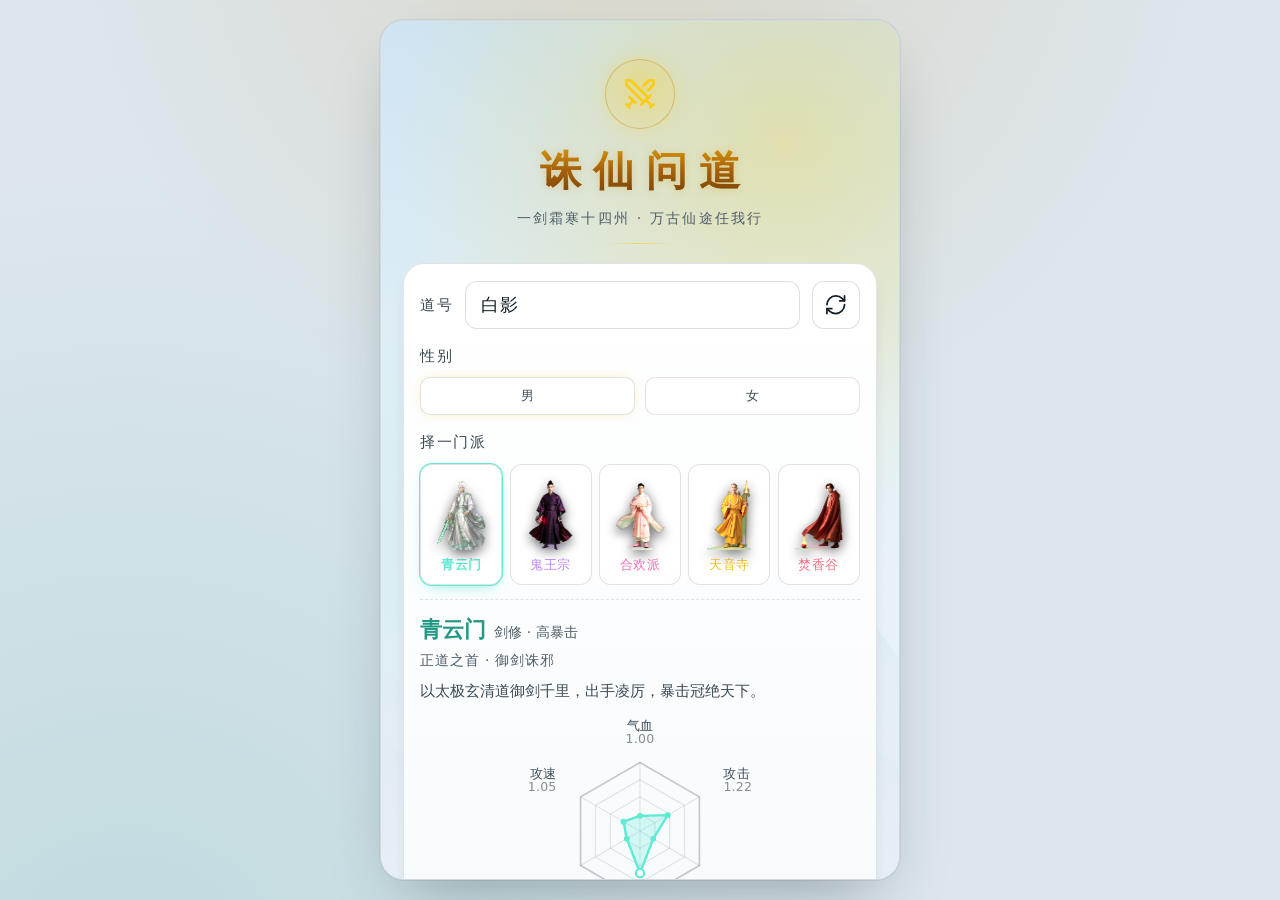
==== game2d.html @ ed774db4 "修好人物「一片白」：兜底白模一直没被移除 根因：three 的 Object3D 没有 parentNode（那是 DOM 属性）。 换模型那行写成 if (heroFallback.parentNo" ====
<!DOCTYPE html>
<html lang="zh-CN">
<head>
<meta charset="UTF-8" />
<meta name="viewport" content="width=device-width, initial-scale=1.0, maximum-scale=1.0, user-scalable=no, viewport-fit=cover" />
<meta name="theme-color" content="#0c0a09" />
<meta name="description" content="诛仙问道 · 竖屏挂机修仙：自动寻怪、装备强化、境界突破、离线收益。" />
<!-- 品牌印记：夜底 + 金环 + 立剑，与游戏内 .brand-mark 同一套符号 -->
<link rel="icon" href="data:image/svg+xml,<svg xmlns='http://www.w3.org/2000/svg' viewBox='0 0 64 64'><rect width='64' height='64' rx='14' fill='%230c0a09'/><circle cx='32' cy='31' r='21' fill='none' stroke='%23facc15' stroke-opacity='.30' stroke-width='2'/><path d='M32 10 37.5 30 32 39.5 26.5 30Z' fill='%23facc15'/><rect x='20' y='39' width='24' height='4' rx='2' fill='%23ca8a04'/><rect x='30' y='42' width='4' height='12' rx='2' fill='%23ca8a04'/></svg>" />
<meta name="apple-mobile-web-app-title" content="诛仙问道" />
<meta name="apple-mobile-web-app-capable" content="yes" />
<meta name="apple-mobile-web-app-status-bar-style" content="black-translucent" />
<title>诛仙问道 · 挂机修仙</title>
<script>
/* 首屏即定主题（日/夜），避免夜间用户先闪一帧亮色；
   同时在 <html> 上打 data-mode，CSS 才能按模式着色。存档键与 core.js 的 SAVE_KEY 一致。 */
(function () {
  var mode = 'day';
  try {
    var raw = localStorage.getItem('zhuxian_idle_save_v1');
    if (raw) {
      var st = JSON.parse(raw);
      if (st && st.settings && st.settings.dayMode === false) mode = 'night';
    }
  } catch (e) { }
  document.documentElement.setAttribute('data-mode', mode);
  var mt = document.querySelector('meta[name="theme-color"]');
  if (mt) mt.setAttribute('content', mode === 'day' ? '#e7eef4' : '#0c0a09');
})();
</script>
<script src="js/viewport.js?v=202609271723"></script>
<link rel="stylesheet" href="css/style.css?v=202609271723" />
</head>
<body>
<div id="app">

  <!-- ===================== 角色创建 ===================== -->
  <section id="screen-create" class="screen">
    <div class="create-sky"></div>
    <div class="create-ridge cr1"></div>
    <div class="create-ridge cr2"></div>
    <div class="create-veil"></div>
    <div class="create-inner">
      <header class="brand">
        <div class="brand-mark"><svg class="ic"><use href="#i-swords"></use></svg></div>
        <h1 class="brand-title">诛仙问道</h1>
        <p class="brand-sub">一剑霜寒十四州 · 万古仙途任我行</p>
      </header>

      <div class="card field-card">
        <div class="field-row">
          <span class="field-label">道号</span>
          <input id="in-name" class="text-input" maxlength="8" value="无名散修" autocomplete="off" spellcheck="false" />
          <button id="btn-name" class="ghost-btn" aria-label="随机道号"><svg class="ic"><use href="#i-refresh-cw"></use></svg></button>
        </div>
        <div class="field-label sect-label">性别</div>
        <div class="gender-row" id="gender-row">
          <button class="gender-btn on" data-gender="male">男</button>
          <button class="gender-btn" data-gender="female">女</button>
        </div>
        <div class="field-label sect-label">择一门派</div>
        <div id="sect-list" class="sect-list"></div>
        <div id="sect-info" class="sect-info"></div>
      </div>

      <button id="btn-start" class="primary-btn">踏 入 仙 途</button>
      <p class="tip"><svg class="ic ic-xs"><use href="#i-info"></use></svg> 游戏自动挂机，离线亦可积累收益</p>
    </div>
  </section>

  <!-- ===================== 主界面 ===================== -->
  <section id="screen-game" class="screen hidden">
    <header class="topbar" id="topbar"></header>

    <div class="stage" id="stage">
      <div class="sky" id="sky"></div>
      <div class="clouds"><div class="cloud c1"></div><div class="cloud c2"></div><div class="cloud c3"></div></div>
      <div class="stars"></div>
      <div class="moon"></div>
      <div class="shaft"></div><div class="shaft s2"></div>
      <div class="hill h1"></div><div class="hill h2"></div><div class="hill h3"></div>
      <div class="qi"><i class="q1"></i><i class="q2"></i><i class="q3"></i></div>
      <div class="ridge-x2"></div>
      <div class="ridge-x1"></div>
      <div class="ridge ridge-far" id="ridge-far"></div>
      <div class="ridge ridge-mid" id="ridge-mid"></div>
      <div class="ridge ridge-near" id="ridge-near"></div>
      <div class="haze z1"></div><div class="haze z2"></div>
      <div class="ground"></div>
      <div class="cloudsea"><i class="s1"></i><i class="s2"></i><i class="s3"></i></div>
      <!-- 真实背景图：存在 assets/bg_r01.(jpg|png) … bg_r08.(jpg|png) 时自动启用，
           缺失则完整回退到上面这套 CSS 场景（连接方式见 js/render.js 的 applyBackdrop） -->
      <img class="bg-photo" id="bg-photo" alt="" aria-hidden="true" decoding="async" />
      <div class="scenery" id="scenery">
        <!-- r01 青云山脚：竹海 + 石阶 -->
        <div class="sc sc-r01"><div class="bamboo bl"></div><div class="bamboo br"></div><div class="steps"></div></div>
        <!-- r02 幽泉谷：寒潭 + 迷雾 -->
        <div class="sc sc-r02"><div class="mist m1"></div><div class="mist m2"></div><div class="pond"></div></div>
        <!-- r03 万蝠古窟：岩壁 + 钟乳石 + 飞蝠 -->
        <div class="sc sc-r03"><div class="wall wl"></div><div class="wall wr"></div><div class="stal t1"></div><div class="stal t2"></div><div class="stal t3"></div><div class="stal t4"></div><div class="bat b1"></div><div class="bat b2"></div></div>
        <!-- r04 焚香谷外：火山 + 熔岩裂隙 -->
        <div class="sc sc-r04"><div class="volc"></div><div class="crack"></div></div>
        <!-- r05 死亡沼泽：瘴气 + 枯树 + 沼气泡 -->
        <div class="sc sc-r05"><div class="miasma"></div><div class="dead d1"></div><div class="dead d2"></div><div class="bub p1"></div><div class="bub p2"></div><div class="bub p3"></div></div>
        <!-- r06 女娲神庙：石柱 + 殿阶 + 香火 -->
        <div class="sc sc-r06"><div class="pillar p1"></div><div class="pillar p2"></div><div class="pillar p3"></div><div class="pillar p4"></div><div class="incense i1"></div><div class="incense i2"></div><div class="temple-floor"></div></div>
        <!-- r07 通天峰：剑峰 + 云梯 + 飞雪 -->
        <div class="sc sc-r07"><div class="peak k1"></div><div class="peak k2"></div><div class="peak k3"></div><div class="stair"></div><div class="snow"></div></div>
        <!-- r08 诛仙剑阵：血雾 + 剑林 + 阵图 -->
        <div class="sc sc-r08"><div class="bloodmist"></div><div class="swordland"><i></i><i></i><i></i><i></i><i></i><i></i></div><div class="array"></div></div>
      </div>
      <div class="fg"></div>
      <div class="grade"></div><div class="grade2"></div><div class="lift"></div>
      <canvas class="fx" id="fx"></canvas>
      <div class="hud-top" id="hud-top"></div>
      <div class="arena" id="arena"></div>
      <div class="cast-layer" id="cast-layer"></div>
      <div class="float-layer" id="float-layer"></div>
      <div class="log-box" id="log-box"></div>
    </div>

    <div class="dash" id="dash"></div>
    <nav class="nav" id="nav"></nav>

    <div class="sheet-mask" id="sheet-mask"></div>
    <div class="sheets" id="sheets"></div>
  </section>

  <div class="modal-host" id="modal-host"></div>
  <div class="toast-host" id="toast-host"></div>
</div>
<div class="rotate-tip" id="rotate-tip">请竖屏握持手机</div>

<script src="js/icons.js?v=202609271723"></script>
<script>if (window.LUCIDE_SPRITE) document.body.insertAdjacentHTML('afterbegin', window.LUCIDE_SPRITE);</script>
<script src="js/data.js?v=202609271723"></script>
<script src="js/mob-art.js?v=202609271723"></script>
<script src="js/hero-female.js?v=202609271723"></script>
<script src="js/figure.js?v=202609271723"></script>
<script src="js/skeleton.js?v=202609271723"></script>
<script src="assets/hero_rig.js?v=202609271723"></script>
<script src="js/figure-motion.js?v=202609271723"></script>
<script src="js/music.js?v=202609271723"></script>
<script src="js/account.js?v=202609271723"></script>
<script src="js/tcb-sdk.js?v=202609271723"></script>
<script>window.LX_TCB_ENV = 'lingxu-7-d0ggtxsjw13210d0c';</script>
<script src="js/core.js?v=202609271723"></script>
<script src="js/render.js?v=202609271723"></script>
<script src="js/ui.js?v=202609271723"></script>
<script src="js/main.js?v=202609271723"></script>
<script>
/* ===================== 自动更新到最新版 =====================
   发布时 BUILD 会被替换为发布时间戳：
     · 资源带 ?v=BUILD → 永不命中旧缓存
     · 每 45 秒 / 每次切回前台检查 version.json，发现新版自动刷新
   存档在 localStorage，刷新不会丢进度。 */
(function () {
  var CUR = '202609271723';
  /* 版本号全局出口：3D 页入口 / 子资源都从这里取版本，
     这样「发布号」只有 CUR 这一个来源，不必到处手改。 */
  window.__VER = CUR;
  var busy = false;
  function check() {
    if (busy) return;
    busy = true;
    var url = 'version.json?t=' + Date.now();
    fetch(url, { cache: 'no-store' })
      .then(function (r) { return r.ok ? r.json() : null; })
      .then(function (j) {
        busy = false;
        if (!j || !j.v || j.v === CUR) return;
        try { if (window.LXU && window.LXU.toast) window.LXU.toast('发现新版本，正在更新…'); } catch (e) {}
        setTimeout(function () {
          location.replace(location.pathname + '?v=' + encodeURIComponent(j.v));
        }, 700);
      })
      .catch(function () { busy = false; });
  }
  setInterval(check, 30000);
  document.addEventListener('visibilitychange', function () { if (!document.hidden) check(); });
  window.addEventListener('pageshow', function (e) { if (e.persisted) check(); });
})();
</script>
</body>
</html>
---- css/style.css ----
/* =========================================================================
 * 诛仙问道 · 挂机修仙  —— 暗色仙侠主题 / 移动端竖屏优先
 * ========================================================================= */

:root {
  /* 基色 */
  --s950: #0c0a09;
  --s900: #1c1917;
  --s880: #221e1c;
  --s850: #292524;
  --s800: #322c28;
  --s700: #44403c;
  --s600: #57534e;
  --s500: #78716c;
  --s400: #a8a29e;
  --s300: #d6d3d1;
  --s200: #e7e5e4;

  /* 主题 */
  --gold: #facc15;
  --gold-2: #ca8a04;
  --gold-3: #854d0e;
  --jade: #14b8a6;
  --jade-l: #5eead4;
  --blood: #ef4444;
  --violet: #a78bfa;
  --blue: #60a5fa;
  --orange: #fb923c;
  --green: #4ade80;

  --line: rgba(250, 204, 21, .14);
  --line-2: rgba(255, 255, 255, .07);
  --glass: rgba(20, 17, 15, .72);
  --glass-2: rgba(12, 10, 9, .9);

  /* ---- 圆角（一份尺度，不再随手写像素） ---- */
  --r-xs: 6px;
  --r-sm: 8px;
  --r: 12px;
  --r-lg: 18px;
  --r-xl: 24px;
  --r-pill: 999px;

  /* ---- 间距：竖屏留白节奏统一走这 7 档 ---- */
  --sp-1: 4px;  --sp-2: 7px;  --sp-3: 10px;
  --sp-4: 14px; --sp-5: 18px; --sp-6: 24px; --sp-7: 32px;

  /* ---- 字号 / 行高 / 字重：层级只留这几档，避免出现 9 / 11.5 / 12.5 / 13.5 这种随手值 ---- */
  --fs-2xs: 10px; --fs-xs: 11px; --fs-sm: 12px;
  --fs-md: 13px;  --fs-lg: 15px; --fs-xl: 17px; --fs-2xl: 22px;
  --lh-tight: 1.3; --lh: 1.55; --lh-loose: 1.8;
  --fw-n: 400; --fw-m: 600; --fw-b: 700; --fw-x: 800;

  /* ---- 投影：三级抬升（贴片 / 卡片 / 浮层） ---- */
  --sh-1: 0 1px 2px rgba(0, 0, 0, .34);
  --sh-2: 0 8px 22px -10px rgba(0, 0, 0, .62);
  --sh-3: 0 22px 52px -18px rgba(0, 0, 0, .72);

  /* ---- 动效：曲线与时长统一，全局手感一致 ---- */
  --ease: cubic-bezier(.22, .61, .36, 1);
  --dur: .18s;
  --dur-slow: .32s;
  --ring: rgba(250, 204, 21, .55);

  /* ---- 语义别名：把「色阶」映射成「用途」 ----
     只引用 --s* 与品牌色，日间模式反转色阶时自动跟随，无需第二份定义。 */
  --text-1: var(--s200);      /* 主文字：标题、关键数值 */
  --text-2: var(--s400);      /* 次文字：正文、描述 */
  --text-3: var(--s500);      /* 弱文字：标签、单位、轴注释 */
  --text-4: var(--s600);      /* 最弱：脚注、时间戳 */
  --surface-1: var(--s880);   /* 卡片面 */
  --surface-2: var(--s850);   /* 卡片内的次级块 */
  --stroke: var(--line-2);    /* 常规描边 */
  --stroke-strong: var(--line);
  --ok: var(--jade);
  --warn: var(--orange);
  --danger: var(--blood);
  --info: var(--blue);

  /* ---- 字体：标题走宋体系（仙侠气质），正文走系统无衬线（清晰、零加载） ----
     中日韩衬线把 Noto / 思源排在 Georgia 之前，避免 Windows 回退到点阵宋体。 */
  --serif: "Songti SC", "Noto Serif SC", "Source Han Serif SC", "Source Han Serif CN",
           "Noto Serif CJK SC", "STSong", Georgia, "Times New Roman", serif;
  --sans: ui-sans-serif, system-ui, -apple-system, BlinkMacSystemFont, "PingFang SC",
          "HarmonyOS Sans SC", "MiSans", "Noto Sans SC", "Source Han Sans SC",
          "Microsoft YaHei", "Hiragino Sans GB", "Segoe UI", Roboto, sans-serif;

  --safe-t: env(safe-area-inset-top, 0px);
  --safe-b: env(safe-area-inset-bottom, 0px);
}

* { box-sizing: border-box; -webkit-tap-highlight-color: transparent; }

html, body {
  margin: 0; padding: 0;
  height: 100%;
  height: 100dvh;      /* v15：优先用动态视口高度，避免手机地址栏遮挡底部导航 */
  overflow: hidden;
  background: #000;
  color: var(--s200);
  font-family: var(--sans);
  font-size: 14px;
  line-height: 1.5;
  overscroll-behavior: none;
  -webkit-user-select: none; user-select: none;
}

body { display: flex; justify-content: center; }

#app {
  position: relative;
  width: 100%;
  max-width: 520px;
  height: 100%;
  height: 100dvh;
  overflow: hidden;
  background: var(--s950);
  box-shadow: 0 0 60px rgba(0,0,0,.9);
}

.ic {
  width: 1.15em; height: 1.15em;
  flex: none;
  display: inline-block;
  vertical-align: -0.18em;
  fill: none;
}
.ic-xs { width: .95em; height: .95em; }
.ic-lg { width: 1.6em; height: 1.6em; }

.hidden { display: none !important; }

button { font-family: inherit; color: inherit; border: none; background: none; cursor: pointer; }
input { font-family: inherit; }

/* ============================ 屏幕容器 ============================ */
.screen {
  position: absolute; inset: 0;
  display: flex; flex-direction: column;
}

/* ============================ 角色创建 ============================ */
#screen-create { overflow: hidden; }

.create-sky {
  position: absolute; inset: 0;
  background:
    radial-gradient(circle at 78% 14%, rgba(250,204,21,.20), transparent 42%),
    radial-gradient(circle at 20% 78%, rgba(20,184,166,.16), transparent 46%),
    linear-gradient(180deg, #101d33 0%, #0b1220 42%, #0c0a09 100%);
}
.create-ridge {
  position: absolute; left: -12%; right: -12%; bottom: 0;
  background: #0c0a09;
}
.create-ridge.cr1 {
  height: 46%;
  background: linear-gradient(180deg, #14243d, #0b1220);
  clip-path: polygon(0 62%, 8% 44%, 16% 55%, 26% 26%, 34% 44%, 44% 18%, 55% 42%, 64% 24%, 74% 46%, 84% 30%, 93% 50%, 100% 36%, 100% 100%, 0 100%);
  opacity: .55;
}
.create-ridge.cr2 {
  height: 34%;
  background: linear-gradient(180deg, #1b3350, #0a1018);
  clip-path: polygon(0 70%, 10% 52%, 20% 66%, 32% 40%, 44% 60%, 56% 38%, 68% 62%, 80% 44%, 92% 64%, 100% 50%, 100% 100%, 0 100%);
  opacity: .8;
}
.create-veil {
  position: absolute; inset: 0;
  background: linear-gradient(180deg, transparent 30%, rgba(12,10,9,.82) 72%, #0c0a09 100%);
}

.create-inner {
  position: relative;
  display: flex; flex-direction: column;
  height: 100%;
  padding: calc(var(--safe-t) + 26px) 18px calc(var(--safe-b) + 14px);
  overflow-y: auto;
  -webkit-overflow-scrolling: touch;
}

.brand { text-align: center; margin: 6px 0 16px; }
.brand-mark {
  width: 58px; height: 58px; margin: 0 auto 10px;
  display: grid; place-items: center;
  font-size: 26px; color: var(--gold);
  border-radius: 50%;
  background: radial-gradient(circle at 50% 35%, rgba(250,204,21,.22), rgba(250,204,21,.02));
  border: 1px solid rgba(250,204,21,.34);
  box-shadow: 0 0 26px rgba(250,204,21,.22), inset 0 0 18px rgba(250,204,21,.08);
}
.brand-title {
  margin: 0;
  font-family: var(--serif);
  font-size: 34px;
  letter-spacing: .34em;
  text-indent: .34em;
  font-weight: 700;
  color: transparent;
  background: linear-gradient(180deg, #fff7d6 6%, #facc15 46%, #b45309 100%);
  -webkit-background-clip: text; background-clip: text;
  filter: drop-shadow(0 2px 10px rgba(250,204,21,.3));
}
.brand-sub {
  margin: 6px 0 0;
  font-size: 11.5px; letter-spacing: .16em; color: var(--s500);
}

.card {
  background: linear-gradient(180deg, rgba(41,37,36,.82), rgba(20,17,15,.86));
  border: 1px solid var(--line);
  border-radius: var(--r-lg);
  padding: 14px;
  backdrop-filter: blur(10px);
  -webkit-backdrop-filter: blur(10px);
}

.field-row { display: flex; align-items: center; gap: 10px; }
.field-label {
  font-size: 12.5px; color: var(--s400); letter-spacing: .1em; flex: none;
}
.text-input {
  flex: 1; min-width: 0;
  height: 40px; padding: 0 12px;
  background: rgba(0,0,0,.42);
  border: 1px solid var(--line-2);
  border-radius: var(--r);
  color: var(--gold);
  font-size: 15px; letter-spacing: .08em;
  outline: none;
  -webkit-user-select: text; user-select: text;
}
.text-input:focus { border-color: rgba(250,204,21,.5); box-shadow: 0 0 0 3px rgba(250,204,21,.08); }
.ghost-btn {
  width: 40px; height: 40px; flex: none;
  display: grid; place-items: center;
  font-size: 17px; color: var(--s300);
  background: rgba(0,0,0,.42);
  border: 1px solid var(--line-2);
  border-radius: var(--r);
}
.ghost-btn:active { background: rgba(250,204,21,.12); color: var(--gold); }

.sect-label { margin: 16px 0 10px; }
.sect-list {
  display: grid;
  grid-template-columns: repeat(5, 1fr);
  gap: 6px;
}
.sect-chip {
  display: flex; flex-direction: column; align-items: center; gap: 5px;
  padding: 9px 2px 8px;
  border-radius: var(--r);
  border: 1px solid var(--line-2);
  background: rgba(0,0,0,.35);
  transition: .18s;
}
.sect-chip .sc-fig {
  display: block; width: 100%; height: 62px;
  position: relative;
  color: inherit;
}
.sect-chip .sc-fig .fig {
  position: absolute; left: 50%; bottom: 0;
  transform: translateX(-50%);
  height: 60px; width: auto;
  overflow: visible;
  filter: drop-shadow(0 4px 6px rgba(0,0,0,.6));
}
.sect-chip .sc-fig::after {
  content: '';
  position: absolute; left: 50%; bottom: -1px;
  width: 32px; height: 9px;
  transform: translateX(-50%);
  border-radius: 50%;
  background: radial-gradient(ellipse at center, currentColor 0%, transparent 72%);
  opacity: .3;
}
.sect-chip .sc-name { font-size: 11px; letter-spacing: .04em; white-space: nowrap; }
.sect-chip.on { border-color: currentColor; box-shadow: 0 0 0 1px currentColor, 0 0 14px -2px currentColor; }
.sect-chip.on .sc-name { font-weight: 700; }

.sect-info {
  margin-top: 12px;
  padding-top: 12px;
  border-top: 1px dashed var(--line-2);
  min-height: 96px;
}
.si-head { display: flex; align-items: baseline; gap: 8px; }
.si-name { font-family: var(--serif); font-size: 18px; font-weight: 700; }
.si-tag { font-size: 11px; color: var(--s500); }
.si-motto { margin: 3px 0 8px; font-size: 11.5px; color: var(--s500); letter-spacing: .06em; }
.si-desc { margin: 0 0 10px; font-size: 12.5px; color: var(--s400); }
.si-bars { display: flex; flex-direction: column; gap: 5px; }
.si-bar { display: flex; align-items: center; gap: 8px; font-size: 11px; color: var(--s500); }
.si-bar .lab { width: 30px; flex: none; }
.si-bar .track { flex: 1; height: 5px; border-radius: 3px; background: rgba(255,255,255,.07); overflow: hidden; }
.si-bar .fill { height: 100%; border-radius: 3px; background: currentColor; }
.si-passive {
  margin-top: 10px; font-size: 12px;
  padding: 7px 10px; border-radius: var(--r-sm);
  background: rgba(250,204,21,.07);
  border: 1px solid rgba(250,204,21,.16);
  color: var(--gold);
}

.primary-btn {
  margin-top: 16px;
  height: 50px;
  border-radius: 999px;
  font-family: var(--serif);
  font-size: 17px; letter-spacing: .3em; text-indent: .3em;
  font-weight: 700;
  color: #241c02;
  background: linear-gradient(180deg, #fde68a, #facc15 42%, #ca8a04);
  box-shadow: 0 8px 24px -8px rgba(250,204,21,.75), inset 0 1px 0 rgba(255,255,255,.55);
  transition: transform .12s;
}
.primary-btn:active { transform: scale(.97); }
.tip {
  margin: 12px 0 4px;
  text-align: center; font-size: 11px; color: var(--s600);
}

/* ============================ 主界面 · 顶栏 ============================ */
.topbar {
  flex: none;
  padding: calc(var(--safe-t) + 8px) 12px 8px;
  display: flex; flex-direction: column; align-items: stretch; gap: 7px;
  background: linear-gradient(180deg, rgba(28,25,23,.98), rgba(12,10,9,.86));
  border-bottom: 1px solid var(--line);
  position: relative; z-index: 20;
}
.tb-row1 { display: flex; align-items: center; gap: 10px; }
.tb-avatar {
  width: 46px; height: 48px; flex: none;
  border-radius: 12px;
  display: block;
  position: relative;
  background: radial-gradient(circle at 50% 32%, rgba(255,255,255,.08), rgba(0,0,0,.45) 74%);
  border: 1px solid var(--line-2);
  overflow: visible;
}
.tb-avatar .fig {
  position: absolute; left: 50%; bottom: 1px;
  transform: translateX(-50%);
  height: 46px; width: auto;
  overflow: visible;
}
.tb-avatar::before {
  content: '';
  position: absolute; left: 50%; bottom: -1px;
  width: 34px; height: 10px;
  transform: translateX(-50%);
  border-radius: 50%;
  background: radial-gradient(ellipse at center, currentColor 0%, transparent 72%);
  opacity: .3;
}
.tb-avatar::after {
  content: attr(data-lv);
  position: absolute; bottom: -4px; right: -6px; z-index: 3;
  font-size: 9px; font-weight: 700;
  padding: 1px 5px; border-radius: 999px;
  background: var(--gold-2); color: #1c1917;
  border: 1px solid rgba(0,0,0,.5);
  white-space: nowrap;
}
.tb-main { flex: 1; min-width: 0; }
.tb-name {
  display: flex; align-items: center; gap: 6px;
  font-size: 14px; font-weight: 700; color: var(--s200);
  white-space: nowrap; overflow: hidden; text-overflow: ellipsis;
}
.tb-guild { font-size: 10px; color: var(--s500); border: 1px solid var(--line-2); padding: 0 4px; border-radius: 4px; }
.tb-realm {
  font-size: 11px; color: var(--gold);
  font-family: var(--serif); letter-spacing: .06em;
}
.tb-res { display: flex; gap: 6px; }
.tb-res .res { flex: 1; justify-content: center; padding: 4px 4px; }
.res {
  display: flex; align-items: center; gap: 3px;
  font-size: 11px; font-variant-numeric: tabular-nums;
  padding: 4px 7px; border-radius: 999px;
  background: rgba(0,0,0,.45); border: 1px solid var(--line-2);
}
.res .ic { font-size: 12px; }
.res.gold { color: var(--gold); }
.res.yuan { color: var(--violet); }
.res.stone { color: var(--blue); }
.res-btn { transition: border-color .15s, color .15s; color: #78716c; }
.res-btn.on { color: #5eead4; }
.res-btn:active { border-color: rgba(250,204,21,.45); }
.tb-btns { display: flex; gap: 6px; flex: none; }
.tb-btn {
  width: 32px; height: 32px; border-radius: 9px;
  display: grid; place-items: center; font-size: 16px;
  color: var(--s400);
  background: rgba(0,0,0,.45);
  border: 1px solid var(--line-2);
}
.tb-btn:active { color: var(--gold); border-color: rgba(250,204,21,.4); }

/* ============================ 场景 ============================ */
.stage {
  position: relative;
  flex: 1 1 auto;
  min-height: 0;
  overflow: hidden;
  cursor: pointer;
}
.sky { position: absolute; inset: 0; transition: background .8s; }
.sky::after {
  content: '';
  position: absolute; inset: 0;
  background: radial-gradient(circle at 78% 12%, var(--sky-glow, rgba(250,204,21,.16)), transparent 46%);
}
.ridge {
  position: absolute; left: -6%; right: -6%; bottom: 0;
  pointer-events: none;
  will-change: transform;
}
.ridge-far {
  height: 62%;
  opacity: .5;
  animation: drift 60s ease-in-out infinite alternate;
  clip-path: polygon(0 68%, 7% 52%, 14% 62%, 22% 38%, 30% 56%, 38% 30%, 47% 52%, 55% 34%, 63% 58%, 72% 40%, 81% 60%, 90% 44%, 100% 56%, 100% 100%, 0 100%);
}
.ridge-mid {
  height: 40%;
  opacity: .78;
  animation: drift 44s ease-in-out infinite alternate-reverse;
  clip-path: polygon(0 74%, 9% 56%, 18% 70%, 27% 46%, 37% 66%, 46% 44%, 56% 68%, 66% 48%, 76% 70%, 86% 52%, 100% 66%, 100% 100%, 0 100%);
}
.ridge-near {
  height: 20%;
  opacity: 1;
  clip-path: polygon(0 82%, 12% 62%, 24% 80%, 36% 58%, 48% 78%, 60% 56%, 72% 80%, 84% 60%, 100% 78%, 100% 100%, 0 100%);
}
@keyframes drift {
  from { transform: translateX(-2%); }
  to   { transform: translateX(2%); }
}
.fx { position: absolute; inset: 0; width: 100%; height: 100%; pointer-events: none; }

.hud-top {
  position: absolute; top: 8px; left: 10px; right: 10px;
  display: flex; align-items: flex-start; justify-content: space-between;
  gap: 8px;
  pointer-events: none;
  z-index: 4;
}
.region-tag {
  display: flex; align-items: center; gap: 5px;
  font-size: 11px; padding: 4px 9px; border-radius: 999px;
  background: rgba(0,0,0,.5); border: 1px solid var(--line-2);
  backdrop-filter: blur(6px);
  pointer-events: auto;
}
.region-tag .dot { width: 5px; height: 5px; border-radius: 50%; background: var(--jade-l); box-shadow: 0 0 6px var(--jade-l); }
.hud-right { display: flex; flex-direction: column; align-items: flex-end; gap: 5px; }
.hud-pill {
  display: flex; align-items: center; gap: 4px;
  font-size: 10.5px; padding: 3px 8px; border-radius: 999px;
  background: rgba(0,0,0,.5); border: 1px solid var(--line-2);
  font-variant-numeric: tabular-nums;
  backdrop-filter: blur(6px);
}

/* 战斗区 */
.arena {
  position: absolute; inset: 0;
  display: flex; align-items: center; justify-content: space-between;
  padding: 0 14px;
  z-index: 3;
}
.unit { position: relative; display: flex; flex-direction: column; align-items: center; gap: 8px; }
.unit .name-plate {
  display: flex; align-items: center; gap: 4px;
  font-size: 10.5px;
  padding: 2px 8px; border-radius: 999px;
  background: rgba(0,0,0,.55);
  border: 1px solid var(--line-2);
  white-space: nowrap;
  max-width: 132px;
  overflow: hidden; text-overflow: ellipsis;
}
.unit .lv { color: var(--gold); font-variant-numeric: tabular-nums; }

.avatar {
  position: relative;
  width: 86px; height: 104px;
  display: block;
  color: currentColor;
  transition: transform .1s;
}
/* 立绘 */
.avatar .fig {
  position: absolute; left: 50%; bottom: 2px;
  transform: translateX(-50%);
  height: 98px; width: auto;
  overflow: visible;
  filter: drop-shadow(0 8px 10px rgba(0,0,0,.66));
}
/* 拆层立绘（身体层 + 手臂层）：
   两张图是同一块 373×520 画布，绝对定位完全重合 —— 静止时叠起来就是原图，
   手臂层绕肩关节（--ox/--oy，由 assets/hero_rig.js 按图给出）旋转。
   旋转角度来自动作系统的 --arm：抬手、施法前推、举兵器劈下都是这一层在动。
   宽度由身体层这张 <img> 自己撑出来（原来直接就是 <img>，靠图片自身的宽高比；
   换成 <span> 后没有固有比例，必须让身体层留在文档流里当"尺寸基准"，
   否则容器会塌成 0 宽）。 */
.fig-split { display: block; }
.fig-split .fig-body { position: static; height: 100%; width: auto; }
.fig-split .fig-layer { filter: brightness(1.16) contrast(1.05) saturate(1.06); }
.fig-split .fig-arm {
  position: absolute; left: 0; top: 0; width: 100%; height: 100%;
  object-fit: contain;
}
/* 举剑姿态用的两个可过渡变量：由界面在"举剑 / 收剑"时改一次值，
   动作系统每帧写的 --arm/--army 不受影响，两者在下面直接相加。
   注册 @property 是为了让它们能 transition（普通自定义属性不可插值），
   不支持的浏览器只是少一段过渡动画，功能不受影响。 */
@property --hold { syntax: '<number>'; inherits: true; initial-value: 0; }
@property --hold-y { syntax: '<length>'; inherits: true; initial-value: 0px; }
.unit.hero {
  transition: --hold .18s ease-out, --hold-y .18s ease-out;
}
.fig-split .fig-arm {
  transform-origin: var(--ox, 50%) var(--oy, 26%);
  /* 先位移、后旋转：位移负责"整条手臂甩出去"，旋转负责"抬起来 / 放下去"。
     只做旋转时手腕弧长只有几像素，读起来只是袖子轻轻歪了一下；
     叠上位移（劈砍时向下 11px）才看得出是一次劈砍。 */
  transform: translate(var(--armx, 0px), calc(var(--army, 0px) + var(--hold-y, 0px)))
             rotate(calc((var(--arm, 0) + var(--hold, 0)) * 1deg));
  will-change: transform;
}
/* 挥击弧光：沿手臂扫过的一道亮弧 —— 普攻"劈下去"最直接的读点 */
.swing-arc {
  position: absolute; pointer-events: none;
  width: 86px; height: 86px; margin: -43px 0 0 -43px;
  border-radius: 50%; border: 3px solid transparent;
  border-top-color: currentColor; border-right-color: currentColor;
  filter: blur(.4px) drop-shadow(0 0 10px currentColor);
  animation: swingArc .42s ease-out forwards;
}
@keyframes swingArc {
  0%   { transform: rotate(-54deg) scale(.55); opacity: 0; }
  22%  { opacity: .95; }
  100% { transform: rotate(48deg) scale(1.15); opacity: 0; }
}
/* 脚下灵光 */
.avatar::before {
  content: '';
  position: absolute; left: 50%; bottom: -3px;
  width: 72px; height: 20px;
  transform: translateX(-50%);
  border-radius: 50%;
  background: radial-gradient(ellipse at center, currentColor 0%, transparent 72%);
  opacity: .34;
}
/* 法阵地纹 */
.avatar::after {
  content: '';
  position: absolute; left: 50%; bottom: -5px;
  width: 66px; height: 18px;
  transform: translateX(-50%);
  border-radius: 50%;
  border: 1px dashed currentColor;
  opacity: .3;
  animation: haloBreath 3.6s ease-in-out infinite;
}
@keyframes haloBreath { 0%,100% { opacity: .16; } 50% { opacity: .44; } }

.unit.hero .avatar { width: 80px; height: 96px; }
.unit.hero .avatar .fig { height: 92px; }
.unit.mob .avatar { width: 104px; height: 118px; }
.unit.mob .avatar .fig { height: 110px; }
.unit.mob.elite .avatar { width: 120px; height: 134px; }
.unit.mob.elite .avatar .fig {
  height: 126px;
  filter: drop-shadow(0 0 9px currentColor) drop-shadow(0 8px 10px rgba(0,0,0,.66));
}
.unit.mob.elite .avatar::after { animation: haloBreath 1.6s ease-in-out infinite; }

.bar-hp {
  width: 100%; height: 6px; border-radius: 999px;
  background: rgba(0,0,0,.65);
  border: 1px solid rgba(255,255,255,.1);
  overflow: hidden;
  position: relative;
}
.bar-hp > i {
  display: block; height: 100%; border-radius: 999px;
  background: linear-gradient(90deg, #16a34a, #4ade80);
  transition: width .12s linear;
}
.bar-hp.mob > i { background: linear-gradient(90deg, #b91c1c, #f87171); }
.bar-hp > span {
  position: absolute; inset: 0;
  display: grid; place-items: center;
  font-size: 8.5px; color: #fff;
  text-shadow: 0 1px 2px rgba(0,0,0,.9);
  font-variant-numeric: tabular-nums;
  letter-spacing: .02em;
}
.unit .bar-hp { width: 104px; }
.unit.mob .bar-hp { width: 118px; height: 7px; }
.unit.mob.elite .bar-hp { width: 128px; }

.hero-bars { display: flex; flex-direction: column; gap: 3px; width: 108px; }
.bar-mp {
  height: 4px; border-radius: 999px; overflow: hidden;
  background: rgba(0,0,0,.65);
  border: 1px solid rgba(255,255,255,.08);
}
.bar-mp > i { display: block; height: 100%; background: linear-gradient(90deg, #1d4ed8, #60a5fa); transition: width .2s linear; }

/* 动作动画 */
.unit.hero.act .avatar { animation: lunge .46s cubic-bezier(.3,.9,.4,1); }
@keyframes lunge {
  0%   { transform: translateX(0) translateY(0) scale(1) rotate(0deg); }
  26%  { transform: translateX(30px) translateY(-10px) scale(1.11) rotate(-6deg); }
  50%  { transform: translateX(20px) translateY(0) scale(1.05) rotate(3deg); }
  100% { transform: translateX(0) translateY(0) scale(1) rotate(0deg); }
}
.unit.mob.hit .avatar { animation: shake .26s ease-in-out; }
@keyframes shake {
  0%,100% { transform: translateX(0) rotate(0deg) scale(1); }
  18% { transform: translateX(11px) rotate(6deg) scale(1.05); }
  44% { transform: translateX(-11px) rotate(-6deg) scale(1.04); }
  70% { transform: translateX(7px) rotate(3deg) scale(1.02); }
  88% { transform: translateX(-3px) rotate(-1deg); }
}
.unit.mob.dying .avatar { animation: die .42s ease-in forwards; }
@keyframes die {
  to { transform: scale(.4) rotate(28deg); opacity: 0; filter: blur(3px); }
}
.unit.spawning .avatar { animation: spawn .38s ease-out; }
@keyframes spawn {
  from { transform: scale(.3); opacity: 0; filter: blur(6px); }
  to { transform: scale(1); opacity: 1; filter: blur(0); }
}

/* =========================================================================
   v2 · 画面生命感增强层（不动玩法，只做表现）
   要点：待机动画挂在内层 .fig，动作动画挂在外层 .avatar —— 两者可叠加。
   ========================================================================= */

/* ① 待机呼吸：立绘缓慢起伏（长时间不再是静止贴图） */
@keyframes heroIdle {
  0%   { transform: translateX(-50%) translateY(0) scale(1) rotate(0deg); }
  25%  { transform: translateX(-50%) translateY(-5px) scale(1.022) rotate(-1.4deg); }
  50%  { transform: translateX(-50%) translateY(-8px) scale(1.032) rotate(0deg); }
  75%  { transform: translateX(-50%) translateY(-4px) scale(1.02) rotate(1.4deg); }
  100% { transform: translateX(-50%) translateY(0) scale(1) rotate(0deg); }
}
@keyframes mobIdle {
  0%   { transform: translateX(-50%) translateY(0) rotate(0deg) scale(1); }
  28%  { transform: translateX(-50%) translateY(-7px) rotate(-2.4deg) scale(1.03); }
  62%  { transform: translateX(-50%) translateY(-2px) rotate(2.4deg) scale(1.012); }
  100% { transform: translateX(-50%) translateY(0) rotate(0deg) scale(1); }
}
.unit.hero .avatar .fig { animation: heroIdle 2.6s ease-in-out infinite; }
.unit.mob  .avatar .fig { animation: mobIdle 2.1s ease-in-out infinite; }
.unit.mob.elite .avatar .fig { animation-duration: 2.1s; }
/* 出招 / 受击瞬间暂停待机，避免与动作动画打架 */
.unit.hero.act  .avatar .fig,
.unit.hero.hurt .avatar .fig,
.unit.mob.act   .avatar .fig,
.unit.mob.hit   .avatar .fig,
.unit.mob.flash .avatar .fig,
.unit.mob.dying .avatar .fig { animation-play-state: paused; }

/* ② 地面投影随呼吸缩放（立绘上浮时影子变小变淡 → 有离地感） */
.avatar::before { animation: shadowBreath 3.3s ease-in-out infinite; }
.unit.mob .avatar::before { animation-duration: 2.7s; }
@keyframes shadowBreath {
  0%, 100% { opacity: .34; transform: translateX(-50%) scaleX(1); }
  50%      { opacity: .19; transform: translateX(-50%) scaleX(.85); }
}

/* ③ 怪物扑击（此前怪物打人时，动的却是主角 —— 补上真正的扑击动作） */
.unit.mob.act .avatar { animation: mobLunge .46s cubic-bezier(.3,.7,.4,1); }
@keyframes mobLunge {
  0%   { transform: translateX(0) translateY(0) rotate(0deg) scale(1); }
  22%  { transform: translateX(-40px) translateY(-12px) rotate(-11deg) scale(1.12); }
  44%  { transform: translateX(-22px) translateY(0) rotate(-4deg) scale(1.05); }
  100% { transform: translateX(0) translateY(0) rotate(0deg) scale(1); }
}

/* ④ 主角受击：被击退 + 踉跄回位 */
.unit.hero.hurt .avatar { animation: heroHurt .44s cubic-bezier(.36,.07,.19,.97); }
@keyframes heroHurt {
  0%   { transform: translateX(0) rotate(0deg) scale(1); }
  14%  { transform: translateX(-22px) rotate(-9deg) scale(.95); }
  38%  { transform: translateX(14px) rotate(6deg) scale(1.02); }
  62%  { transform: translateX(-7px) rotate(-2.5deg); }
  100% { transform: translateX(0) rotate(0deg) scale(1); }
}

/* ⑤ 命中白闪（打中瞬间整体提亮） */
@keyframes hitFlash {
  0%   { filter: brightness(3.1) saturate(.35) drop-shadow(0 0 15px #fff); }
  100% { filter: brightness(1) saturate(1) drop-shadow(0 8px 10px rgba(0,0,0,.66)); }
}
.unit.mob.flash .avatar .fig,
.unit.hero.hurt .avatar .fig { animation: hitFlash .17s ease-out; }

/* ⑥ 屏幕震动（三档：轻 / 中 / 重，用 --sk 控制幅度） */
.stage.shake-1 { --sk: 1;    animation: stageShake .15s linear; }
.stage.shake-2 { --sk: 1.45; animation: stageShake .25s cubic-bezier(.36,.07,.19,.97); }
.stage.shake-3 { --sk: 2.1;  animation: stageShake .38s cubic-bezier(.36,.07,.19,.97); }
@keyframes stageShake {
  0%, 100% { transform: translate(0, 0); }
  12% { transform: translate(calc(-3px * var(--sk,1)), calc(2px * var(--sk,1))); }
  28% { transform: translate(calc(3px * var(--sk,1)), calc(-2px * var(--sk,1))); }
  44% { transform: translate(calc(-2px * var(--sk,1)), calc(1px * var(--sk,1))); }
  62% { transform: translate(calc(2px * var(--sk,1)), calc(-1.5px * var(--sk,1))); }
  80% { transform: translate(calc(-1px * var(--sk,1)), calc(1px * var(--sk,1))); }
}

/* ⑦ 命中冲击环 */
.impact-ring {
  position: absolute; width: 18px; height: 18px; margin: -9px 0 0 -9px;
  border-radius: 50%; border: 2px solid currentColor;
  pointer-events: none;
  animation: impactRing .44s ease-out forwards;
}
@keyframes impactRing {
  0%   { opacity: .95; transform: scale(.35); }
  100% { opacity: 0;   transform: scale(2.8); }
}

/* ⑧ 击杀冲击波 */
.kill-wave {
  position: absolute; width: 54px; height: 54px; margin: -27px 0 0 -27px;
  border-radius: 50%;
  background: radial-gradient(circle, rgba(255,255,255,.45) 0%, transparent 62%);
  border: 2px solid currentColor;
  pointer-events: none;
  animation: killWave .6s cubic-bezier(.2,.8,.3,1) forwards;
}
@keyframes killWave {
  0%   { opacity: .95; transform: scale(.25); }
  60%  { opacity: .5; }
  100% { opacity: 0;   transform: scale(3); }
}

/* ⑨ 飘字：暴击更炸 */
@keyframes critPop {
  0%   { opacity: 0; transform: translate(-50%,-40%) scale(.45) rotate(-10deg); }
  16%  { opacity: 1; transform: translate(-50%,-108%) scale(1.42) rotate(5deg); }
  32%  { transform: translate(-50%,-124%) scale(1.02) rotate(-2deg); }
  100% { opacity: 0; transform: translate(-50%,-268%) scale(.9) rotate(0deg); }
}
.float-num.crit {
  font-size: 23px; font-weight: 900;
  text-shadow: 0 0 18px currentColor, 0 3px 6px rgba(0,0,0,.95);
  animation: critPop 1.05s ease-out forwards;
}

/* ⑩ 血条残影（掉血先留一道白影，再慢慢收回） */
.bar-hp > b {
  position: absolute; left: 0; top: 0; bottom: 0;
  border-radius: 999px;
  background: rgba(255,255,255,.62);
  transition: width .42s ease-out .1s;
  pointer-events: none;
}

/* ⑪ 场景：云层 / 天光光柱 / 前景剪影 */
.clouds { position: absolute; inset: 0; overflow: hidden; pointer-events: none; }
.cloud {
  position: absolute; border-radius: 50%;
  background: radial-gradient(circle at 50% 55%, rgba(255,255,255,.55), transparent 70%);
  filter: blur(16px);
  opacity: .1;
  will-change: transform;
}
.cloud.c1 { width: 210px; height: 62px; top: 12%; left: -34%; animation: cloudDrift 92s linear infinite; }
.cloud.c2 { width: 150px; height: 46px; top: 27%; left: -24%; opacity: .1; animation: cloudDrift 134s linear infinite 9s; }
.cloud.c3 { width: 262px; height: 74px; top: 4%;  left: -44%; opacity: .085; animation: cloudDrift 162s linear infinite 22s; }
@keyframes cloudDrift { from { transform: translateX(0); } to { transform: translateX(200vw); } }

.shaft {
  position: absolute; top: -18%; left: 15%;
  width: 84px; height: 84%;
  background: linear-gradient(180deg, rgba(255,255,255,.18), rgba(255,255,255,0) 76%);
  transform: rotate(13deg); transform-origin: top center;
  filter: blur(9px);
  pointer-events: none;
  animation: shaftGlow 7.4s ease-in-out infinite;
}
.shaft.s2 { left: auto; right: 17%; width: 56px; opacity: .55; animation-duration: 9.4s; animation-delay: 2.6s; }
@keyframes shaftGlow { 0%,100% { opacity: .32; } 50% { opacity: .78; } }

.fg {
  position: absolute; left: 0; right: 0; bottom: 0; height: 13%;
  background: linear-gradient(180deg, rgba(0,0,0,.3) 0%, #0b1420 78%);
  clip-path: polygon(0 62%, 6% 44%, 13% 58%, 21% 36%, 29% 54%, 38% 30%, 47% 52%, 56% 34%, 65% 56%, 74% 38%, 83% 58%, 91% 42%, 100% 60%, 100% 100%, 0 100%);
  pointer-events: none;
  animation: fgSway 9s ease-in-out infinite;
}
@keyframes fgSway {
  0%, 100% { transform: translateX(-0.6%); }
  50%      { transform: translateX(0.6%); }
}

/* ⑫ 升级：金光柱 + 全屏泛光 */
.lv-beam {
  position: absolute; bottom: 0; width: 96px; height: 76%;
  margin-left: -48px;
  background: linear-gradient(0deg, rgba(250,204,21,.55), rgba(250,204,21,0) 78%);
  filter: blur(10px);
  pointer-events: none;
  animation: lvBeam 1.15s ease-out forwards;
}
@keyframes lvBeam {
  0%   { opacity: 0;   transform: translate(-50%, 10%) scaleY(.3); }
  22%  { opacity: .95; transform: translate(-50%, 0) scaleY(1); }
  100% { opacity: 0;   transform: translate(-50%, -12%) scaleY(1.12); }
}
.lv-glow {
  position: absolute; inset: 0;
  background: radial-gradient(circle at 50% 58%, rgba(250,204,21,.42), transparent 62%);
  pointer-events: none;
  animation: lvGlow 1.15s ease-out forwards;
}
@keyframes lvGlow { 0% { opacity: 0; } 26% { opacity: .55; } 100% { opacity: 0; } }

/* ⑬ 掉落光柱 */
.drop-beam {
  position: absolute; bottom: 6%; width: 44px; height: 42%;
  margin-left: -22px;
  background: linear-gradient(0deg, rgba(255,255,255,0) 0%, rgba(253,224,71,.75) 46%, rgba(255,255,255,0) 100%);
  filter: blur(6px);
  pointer-events: none;
  animation: dropBeam .9s ease-out forwards;
}
@keyframes dropBeam {
  0%   { opacity: 0; transform: translate(-50%, 24%) scaleY(.2); }
  30%  { opacity: 1; transform: translate(-50%, 0) scaleY(1); }
  100% { opacity: 0; transform: translate(-50%, -34%) scaleY(1); }
}

/* =========================================================================
   v3 · 仙侠意境层（原创图形 · 青绿仙山 / 云海 / 月轮 / 灵气 / 御剑法宝）
   ========================================================================= */

/* ── v5 群怪：多只妖物并排错落 ── */
.mob-row {
  display: flex; align-items: flex-end; justify-content: flex-end;
}
.mob-row > .unit.mob { margin-left: -30px; }
.mob-row > .unit.mob:first-child { margin-left: 0; }
.mob-row > .unit.mob:nth-child(2) { transform: translateY(-17px) scale(.88); }
.mob-row > .unit.mob:nth-child(3) { transform: translateY(-33px) scale(.8); }
.mob-row > .unit.mob .name-plate { max-width: 94px; font-size: 9.5px; padding: 2px 6px; }
.mob-row > .unit.mob .bar-hp { width: 68px; height: 6px; }
.mob-row > .unit.mob .bar-hp > span { font-size: 7.5px; }
.mob-row > .unit.mob:not(:first-child) .name-plate { max-width: 80px; }
.mob-row > .unit.mob:not(:first-child) .bar-hp { width: 58px; }
/* 怪多时单体略降透明度，突出主目标 */
.mob-row > .unit.mob:not(:first-child) { opacity: .93; }

/* =========================================================================
   v8 · 画面质感层（雾/星/地/分级/亮边）
   ========================================================================= */

/* ① 山峦月光亮边 + 新增远景两层（5 层纵深） */
.ridge { position: absolute; left: 0; right: 0; bottom: 0; }
.ridge::after {
  content: ''; position: absolute; inset: 0;
  background: linear-gradient(180deg, rgba(206,255,246,.26) 0%, rgba(206,255,246,.06) 9%, transparent 22%);
  pointer-events: none;
}
.ridge-far, .ridge-mid, .ridge-near { height: auto; }
.ridge-far  { top: 24%; }
.ridge-mid  { top: 42%; }
.ridge-near { top: 62%; }
.ridge-x1 {
  position: absolute; left: 0; right: 0; bottom: 0; height: 58%; opacity: .34;
  background: linear-gradient(180deg, rgba(150,210,220,.3), rgba(8,14,20,.9));
  clip-path: polygon(0 74%, 9% 58%, 19% 70%, 29% 50%, 40% 66%, 51% 46%, 62% 68%, 73% 52%, 84% 70%, 93% 56%, 100% 68%, 100% 100%, 0 100%);
  animation: drift 76s ease-in-out infinite alternate;
}
.ridge-x2 {
  position: absolute; left: 0; right: 0; bottom: 0; height: 44%; opacity: .22;
  background: linear-gradient(180deg, rgba(190,230,240,.34), rgba(10,18,26,.85));
  clip-path: polygon(0 80%, 12% 68%, 24% 78%, 37% 62%, 49% 76%, 61% 60%, 74% 78%, 86% 64%, 100% 76%, 100% 100%, 0 100%);
  animation: drift 104s ease-in-out infinite alternate-reverse;
}

/* ② 地面 + 地平线月光 */
.ground {
  position: absolute; left: 0; right: 0; bottom: 0; height: 34%;
  pointer-events: none;
  background: linear-gradient(180deg, rgba(255,255,255,.05) 0%, rgba(0,0,0,.2) 34%, rgba(0,0,0,.44) 100%);
}
.ground::before {
  content: ''; position: absolute; left: 0; right: 0; top: 0; height: 1.5px;
  background: linear-gradient(90deg, transparent 6%, rgba(200,255,244,.34) 46%, rgba(255,255,255,.18) 62%, transparent 94%);
}
.ground::after {
  content: ''; position: absolute; left: 0; right: 0; top: 0; height: 22%;
  background: linear-gradient(180deg, rgba(190,255,240,.05), transparent);
}

/* ③ 星空（双层 + 呼吸） */
.stars {
  position: absolute; inset: 0; pointer-events: none;
  background-image:
    radial-gradient(rgba(255,255,255,.9) 1px, transparent 1.5px),
    radial-gradient(rgba(198,240,255,.6) 1px, transparent 1.4px),
    radial-gradient(rgba(255,246,214,.7) 1px, transparent 1.3px);
  background-size: 137px 119px, 83px 97px, 191px 163px;
  background-position: 0 0, 42px 34px, 88px 12px;
  opacity: .45;
  animation: twinkle 7s ease-in-out infinite;
}
@keyframes twinkle { 0%, 100% { opacity: .3; } 50% { opacity: .6; } }

/* ④ 分区雾气（景深） */
.haze {
  position: absolute; left: -12%; right: -12%; height: 20%; pointer-events: none;
  background: linear-gradient(90deg, transparent, rgba(186,228,240,.085), rgba(206,255,244,.055), transparent);
  filter: blur(9px);
  animation: driftX 48s ease-in-out infinite;
}
.haze.z1 { bottom: 31%; }
.haze.z2 { bottom: 15%; height: 24%; opacity: .66; animation-duration: 72s; animation-direction: reverse; }

/* ⑤ 色调分级（上方偏青、下方压暗 → 整体更"电影"） */
.grade {
  position: absolute; inset: 0; pointer-events: none;
  background: linear-gradient(180deg, rgba(96,164,186,.1) 0%, rgba(0,0,0,0) 38%, rgba(6,14,20,.26) 100%);
  mix-blend-mode: soft-light;
}
.lift {
  position: absolute; inset: 0; pointer-events: none;
  background:
    radial-gradient(ellipse 88% 62% at 50% 40%, rgba(206,236,244,.12), transparent 68%),
    linear-gradient(180deg, rgba(186,226,240,.07) 0%, rgba(255,248,232,.05) 100%);
}
.grade2 {
  position: absolute; inset: 0; pointer-events: none;
  background: radial-gradient(ellipse 92% 76% at 50% 60%, transparent 52%, rgba(2,8,12,.13) 100%);
}

/* ⑥ 角色落地阴影加强（原来是纯光晕，缺少"贴地"的暗影） */
.avatar .fig { filter: drop-shadow(0 9px 9px rgba(0,0,0,.72)) drop-shadow(0 20px 18px rgba(0,0,0,.34)); }
.unit.hero .avatar::before {
  width: 78px; height: 22px; bottom: -4px;
  background: radial-gradient(ellipse at center, rgba(0,0,0,.5) 0%, rgba(0,0,0,.22) 46%, transparent 74%);
  opacity: .85;
}
/* 脚下灵光作为"光洒在地面"的第二层，叠在阴影之上 */
.unit.hero .avatar .orbs i { box-shadow: 0 0 10px currentColor, 0 0 20px currentColor; }

/* v13：允许系统「下拉刷新」，保证手机上随时能拉到最新版（下拉会重新拉取页面） */
html, body { overscroll-behavior-y: auto; }

/* =========================================================================
   v9 · 全面精致化
   ========================================================================= */

/* ① UI 打磨 */
.bar-hp {
  box-shadow: inset 0 1px 3px rgba(0,0,0,.68), 0 1px 0 rgba(255,255,255,.05);
}
.bar-hp > i {
  box-shadow: inset 0 1px 0 rgba(255,255,255,.5), 0 0 7px -1px currentColor;
  position: relative;
}
.bar-hp::after {
  content: ''; position: absolute; inset: 0; border-radius: 999px; pointer-events: none;
  background: linear-gradient(180deg, rgba(255,255,255,.24), rgba(255,255,255,0) 55%);
}
.bar-mp > i { box-shadow: inset 0 1px 0 rgba(255,255,255,.45); }
.unit .name-plate {
  box-shadow: 0 2px 7px rgba(0,0,0,.55), inset 0 1px 0 rgba(255,255,255,.08);
  text-shadow: 0 1px 2px rgba(0,0,0,.95);
}
.hud-pill, .region-tag {
  box-shadow: 0 3px 10px -4px rgba(0,0,0,.7), inset 0 1px 0 rgba(255,255,255,.07);
}
.dash { box-shadow: 0 -8px 20px -12px rgba(0,0,0,.9); }
.log-box .log-line { box-shadow: inset 0 1px 0 rgba(255,255,255,.04); }
.card, .sheet-body {
  box-shadow: 0 10px 28px -18px rgba(0,0,0,.85), inset 0 1px 0 rgba(255,255,255,.045);
}

/* ①b AI 立绘（黑底图）：screen 混合让黑底融入深色场景，只留人物 */
.avatar img.fig {
  object-fit: contain;
  width: auto;
  filter: drop-shadow(0 8px 10px rgba(0,0,0,.6));
  -webkit-user-drag: none;
  image-rendering: auto;
}
.unit.hero .avatar img.fig { height: 94px; bottom: 0; }
.unit.mob .avatar img.fig { height: 112px; bottom: 0; }
.unit.mob.elite .avatar img.fig { height: 128px; }
/* 图片立绘：透明 PNG，轻微提亮以贴合场景亮度 */
.avatar img.fig {
  filter: brightness(1.16) contrast(1.05) saturate(1.06) drop-shadow(0 8px 10px rgba(0,0,0,.5));
  transform-origin: 50% 92%;      /* 以脚为轴 → 摇摆更像"重心移动" */
  will-change: transform;
}
.unit.hero .avatar img.fig { animation: heroIdle 2.6s ease-in-out infinite; }
.unit.mob .avatar img.fig { animation: mobIdle 2.1s ease-in-out infinite; }
.unit.hero.act .avatar img.fig,
.unit.hero.hurt .avatar img.fig,
.unit.mob.act .avatar img.fig,
.unit.mob.hit .avatar img.fig,
.unit.mob.dying .avatar img.fig { animation-play-state: paused; }

/* ② 立绘描边（2 层暗描边 → 与背景分离，更有"画"的感觉） */
.avatar .fig {
  filter:
    drop-shadow(.6px 0 0 rgba(2,6,10,.7)) drop-shadow(-.6px 0 0 rgba(2,6,10,.7))
    drop-shadow(0 1px 0 rgba(2,6,10,.55))
    drop-shadow(0 9px 9px rgba(0,0,0,.72)) drop-shadow(0 20px 18px rgba(0,0,0,.34));
}
.unit.mob.elite .avatar .fig {
  filter:
    drop-shadow(.6px 0 0 rgba(2,6,10,.7)) drop-shadow(-.6px 0 0 rgba(2,6,10,.7))
    drop-shadow(0 0 11px currentColor)
    drop-shadow(0 10px 10px rgba(0,0,0,.75));
}

/* ③ 技能特效外发光 */
.sk-sword { filter: blur(.3px) drop-shadow(0 0 7px currentColor); color: #5eead4; }
.sk-ring { box-shadow: 0 0 12px rgba(251,191,36,.75), inset 0 0 10px rgba(251,191,36,.5); }
.sk-flame { box-shadow: 0 0 16px rgba(251,146,60,.7); }
.sk-claw { filter: drop-shadow(0 0 9px #c084fc); }
.sk-petal { filter: drop-shadow(0 0 5px #f472b6); }
.slash svg { filter: drop-shadow(0 0 7px currentColor); }
.cast-ring { box-shadow: 0 0 14px -2px currentColor; }
.impact-ring, .kill-wave { box-shadow: 0 0 12px -2px currentColor; }

/* ④ 八张地图专属色调分级（每图不同色偏，走到哪气氛都不一样） */
.stage[data-region="r01"] .grade { background: linear-gradient(180deg, rgba(94,234,212,.10) 0%, transparent 40%, rgba(20,20,28,.11) 100%); }
.stage[data-region="r02"] .grade { background: linear-gradient(180deg, rgba(56,189,248,.11) 0%, transparent 40%, rgba(20,20,28,.12) 100%); }
.stage[data-region="r03"] .grade { background: linear-gradient(180deg, rgba(167,139,250,.12) 0%, transparent 40%, rgba(20,20,28,.12) 100%); }
.stage[data-region="r04"] .grade { background: linear-gradient(180deg, rgba(251,146,60,.11) 0%, transparent 38%, rgba(20,20,28,.12) 100%); }
.stage[data-region="r05"] .grade { background: linear-gradient(180deg, rgba(74,222,128,.10) 0%, transparent 40%, rgba(20,20,28,.13) 100%); }
.stage[data-region="r06"] .grade { background: linear-gradient(180deg, rgba(232,121,249,.11) 0%, transparent 40%, rgba(20,20,28,.13) 100%); }
.stage[data-region="r07"] .grade { background: linear-gradient(180deg, rgba(96,165,250,.12) 0%, transparent 40%, rgba(20,20,28,.12) 100%); }
.stage[data-region="r08"] .grade { background: linear-gradient(180deg, rgba(248,113,113,.12) 0%, transparent 38%, rgba(20,20,28,.15) 100%); }

/* ── v30 技能位形态：同一个门派的五个技能各打各的落点 ── */
.sk-form-line {
  width: 88px; height: 3px; border-radius: 2px;
  background: linear-gradient(90deg, transparent, var(--c), transparent);
  animation: fLine .44s ease-out forwards;
}
@keyframes fLine {
  0%   { transform: translate(-50%, -50%) scaleX(.18); opacity: 0; }
  30%  { opacity: 1; }
  100% { transform: translate(-50%, -50%) scaleX(1.2); opacity: 0; }
}
.sk-form-cross { width: 68px; height: 68px; animation: fCross .52s ease-out forwards; }
.sk-form-cross::before, .sk-form-cross::after {
  content: ''; position: absolute; left: 50%; top: 50%; width: 100%; height: 3px; border-radius: 2px;
  background: linear-gradient(90deg, transparent, var(--c), transparent);
}
.sk-form-cross::before { transform: translate(-50%, -50%) rotate(36deg); }
.sk-form-cross::after  { transform: translate(-50%, -50%) rotate(-44deg); }
@keyframes fCross {
  0%   { transform: translate(-50%, -50%) scale(.3); opacity: 0; }
  25%  { opacity: 1; }
  100% { transform: translate(-50%, -50%) scale(1.25); opacity: 0; }
}
.sk-form-halo {
  width: 58px; height: 18px; border-radius: 50%; border: 2px solid var(--c);
  animation: fHalo .9s ease-out forwards;
}
@keyframes fHalo {
  0%   { transform: translate(-50%, -50%) scale(.5); opacity: 0; }
  30%  { opacity: .9; }
  100% { transform: translate(-50%, -190%) scale(1.15); opacity: 0; }
}
.sk-form-fall {
  width: 20px; height: 130px;
  background: linear-gradient(180deg, transparent, var(--c));
  animation: fFall .56s cubic-bezier(.4, .9, .3, 1) forwards;
}
@keyframes fFall {
  0%   { transform: translate(-50%, -150%) scaleY(.25); opacity: 0; }
  22%  { opacity: 1; }
  100% { transform: translate(-50%, -50%) scaleY(1); opacity: 0; }
}
.sk-form-burst {
  width: 98px; height: 98px; border-radius: 50%;
  background: radial-gradient(circle, var(--c) 0%, transparent 68%);
  animation: fBurst .72s ease-out forwards;
}
@keyframes fBurst {
  0%   { transform: translate(-50%, -50%) scale(.2); opacity: .95; }
  100% { transform: translate(-50%, -50%) scale(1.55); opacity: 0; }
}
.sk-form-ring {
  width: 124px; height: 28px; border-radius: 50%; border: 2px solid var(--c);
  animation: fRing .82s ease-out forwards;
}
@keyframes fRing {
  0%   { transform: translate(-50%, -50%) scale(.3); opacity: .9; }
  100% { transform: translate(-50%, -50%) scale(1.65); opacity: 0; }
}
/* 施法者脚下的表现也按技能位区分 */
.cast-halo {
  position: absolute; width: 92px; height: 26px; margin: -13px 0 0 -46px;
  border-radius: 50%; border: 2px solid currentColor; pointer-events: none;
  animation: castHaloUp .95s ease-out forwards;
}
.cast-halo.wide { width: 150px; margin-left: -75px; border-width: 3px; }
@keyframes castHaloUp {
  0%   { opacity: 0; transform: scale(.4); }
  30%  { opacity: .85; }
  100% { opacity: 0; transform: translateY(-42px) scale(1.25); }
}
.cast-sigil {
  position: absolute; width: 76px; height: 76px; margin: -38px 0 0 -38px;
  border: 2px solid currentColor; border-radius: 50%; pointer-events: none;
  animation: castSigil .98s ease-out forwards;
}
@keyframes castSigil {
  0%   { opacity: 0; transform: rotate(0deg) scale(.42); }
  35%  { opacity: .85; }
  100% { opacity: 0; transform: rotate(190deg) scale(1.05); }
}
.cast-pillar.tall { height: 96%; }

/* ── v6 门派群攻特效 ── */
/* —— 技能特效基元（配合 render.js 的 skillBurst / castPose）——
   每个基元只负责一种"动作"，真正常出花样的是它们的组合方式：
   突刺＝贯穿光、爆发＝冲击波、连击＝连续火花、绝技＝内收后炸开 + 留场。 */
.sk-shockwave {
  width: 54px; height: 54px; border-radius: 50%;
  border: 2px solid var(--c, #fff);
  box-shadow: 0 0 14px var(--c, #fff), inset 0 0 10px var(--c, #fff);
  animation: skShock .62s cubic-bezier(.16, .9, .3, 1) forwards;
}
.sk-shockwave.in { animation: skShockIn .38s ease-in forwards; }
.sk-spark {
  width: 4px; height: 4px; border-radius: 50%;
  background: var(--c, #fff); box-shadow: 0 0 8px var(--c, #fff);
  animation: skSpark .55s ease-out forwards;
}
.sk-lance {
  width: 92px; height: 2px; border-radius: 2px;
  background: linear-gradient(90deg, transparent, var(--c, #fff), transparent);
  animation: skLance .46s ease-out forwards;
}
.sk-field {
  width: 74px; height: 30px; border-radius: 50%;
  background: radial-gradient(ellipse at center, var(--c, #fff), transparent 68%);
  animation: skField 1.4s ease-out forwards;
}
/* 施法者身上的字诀（剑/鬼/蝶/梵/焚）与冲刺光 */
.cast-rune {
  position: absolute; pointer-events: none;
  font-size: 17px; font-weight: 700; transform: translate(-50%, -50%);
  text-shadow: 0 0 10px currentColor, 0 0 22px currentColor;
  animation: castRune 1.05s ease-out forwards;
}
.cast-dash {
  position: absolute; pointer-events: none;
  width: 60px; height: 3px; border-radius: 3px;
  background: linear-gradient(90deg, transparent, currentColor, transparent);
  animation: castDash .45s ease-out forwards;
}
@keyframes skShock {
  0% { transform: translate(-50%, -50%) scale(.18); opacity: 1; }
  100% { transform: translate(-50%, -50%) scale(1.95); opacity: 0; }
}
@keyframes skShockIn {
  0% { transform: translate(-50%, -50%) scale(1.95); opacity: .9; }
  100% { transform: translate(-50%, -50%) scale(.22); opacity: 0; }
}
@keyframes skSpark {
  0% { transform: translate(-50%, -50%) scale(1.1); opacity: 1; }
  100% { transform: translate(calc(-50% + var(--dx, 0px)), calc(-50% + var(--dy, 0px))) scale(.3); opacity: 0; }
}
@keyframes skLance {
  0% { transform: translate(-50%, -50%) scaleX(.1); opacity: 0; }
  35% { opacity: 1; }
  100% { transform: translate(-50%, -50%) scaleX(1.6); opacity: 0; }
}
@keyframes skField {
  0% { transform: translate(-50%, -50%) scale(.4); opacity: 0; }
  25% { opacity: .85; }
  100% { transform: translate(-50%, -50%) scale(1.25); opacity: 0; }
}
@keyframes castRune {
  0% { transform: translate(-50%, -10%) scale(.5); opacity: 0; }
  25% { opacity: 1; }
  100% { transform: translate(-50%, -190%) scale(1.15); opacity: 0; }
}
@keyframes castDash {
  0% { transform: translate(-50%, -50%) scaleX(.2); opacity: 0; }
  30% { opacity: 1; }
  100% { transform: translate(-50%, -50%) scaleX(1.5); opacity: 0; }
}
.sk-fx { position: absolute; pointer-events: none; transform: translate(-50%, -50%); }
/* 青云门 · 剑气纵横 */
.sk-sword {
  width: 118px; height: 3px; border-radius: 2px;
  background: linear-gradient(90deg, transparent, #ccfff2, transparent);
  box-shadow: 0 0 9px #5eead4;
  animation: skBeam .42s ease-out forwards;
}
@keyframes skBeam {
  0% { opacity: 0; transform: translate(-50%, -50%) rotate(var(--a, 0deg)) scaleX(.2); }
  30% { opacity: 1; }
  100% { opacity: 0; transform: translate(-50%, -50%) rotate(var(--a, 0deg)) scaleX(1.5); }
}
/* 鬼王宗 · 血爪 */
.sk-claw {
  width: 48px; height: 48px; border-radius: 50%;
  background: radial-gradient(circle, rgba(192,132,252,.6), transparent 66%);
  box-shadow: inset 0 0 13px rgba(192,132,252,.85);
  animation: skClaw .5s ease-out forwards;
}
@keyframes skClaw {
  0% { opacity: 0; transform: translate(-50%, -50%) scale(.5) rotate(-22deg); }
  40% { opacity: 1; }
  100% { opacity: 0; transform: translate(-50%, -50%) scale(1.6) rotate(10deg); }
}
/* 合欢派 · 花瓣飞舞 */
.sk-petal {
  width: 10px; height: 10px; border-radius: 50% 0 50% 0;
  background: #f9a8d4; box-shadow: 0 0 7px #f472b6;
  animation: petalFly .95s ease-out forwards;
}
@keyframes petalFly {
  0% { opacity: 0; transform: translate(-50%, -50%) scale(.4) rotate(0deg); }
  20% { opacity: 1; }
  100% { opacity: 0; transform: translate(calc(-50% + var(--dx, 0px)), calc(-50% + var(--dy, 0px))) rotate(220deg) scale(1.15); }
}
/* 天音寺 · 佛光涟漪 */
.sk-ring {
  width: 46px; height: 46px; border-radius: 50%;
  border: 2px solid rgba(251,191,36,.9);
  animation: skRing .72s ease-out forwards;
}
@keyframes skRing {
  0% { opacity: .95; transform: translate(-50%, -50%) scale(.25); }
  100% { opacity: 0; transform: translate(-50%, -50%) scale(2.7); }
}
/* 焚香谷 · 烈焰符阵 */
.sk-flame {
  width: 56px; height: 56px; border-radius: 50%;
  background: radial-gradient(circle, rgba(251,146,60,.75), rgba(185,28,28,.28) 55%, transparent 72%);
  filter: blur(2px);
  animation: skFlame .62s ease-out forwards;
}
@keyframes skFlame {
  0% { opacity: 0; transform: translate(-50%, -50%) scale(.3); }
  35% { opacity: 1; }
  100% { opacity: 0; transform: translate(-50%, -50%) scale(1.95) translateY(-9px); }
}

/* ⑮ 月轮（夜空月晕缓慢呼吸） */
.moon {
  position: absolute; top: 8%; right: 12%;
  width: 52px; height: 52px; border-radius: 50%;
  background: radial-gradient(circle at 38% 34%, #fdfbf3, #e9e4d4 62%, #cbc5b2 100%);
  box-shadow: 0 0 26px 8px rgba(253,250,235,.26), 0 0 72px 26px rgba(180,220,215,.12);
  opacity: .82;
  pointer-events: none;
  animation: moonBreath 9.5s ease-in-out infinite;
}
.moon::after {
  content: ''; position: absolute; inset: -26px; border-radius: 50%;
  background: radial-gradient(circle, rgba(255,255,255,.15), transparent 68%);
}
@keyframes moonBreath { 0%, 100% { opacity: .72; } 50% { opacity: .95; } }

/* ⑯ 悬浮仙山（中景，缓慢升降） */
.hill {
  position: absolute; pointer-events: none;
  clip-path: polygon(0 100%, 16% 54%, 30% 68%, 46% 20%, 60% 58%, 74% 38%, 88% 66%, 100% 100%);
  background: linear-gradient(180deg, rgba(120,240,216,.3), rgba(14,28,38,.8));
  opacity: .6;
}
.hill.h1 { width: 188px; height: 74px; left: 7%;  bottom: 40%; animation: hillFloat 13s ease-in-out infinite; }
.hill.h2 { width: 132px; height: 54px; right: 5%; bottom: 48%; opacity: .46; animation: hillFloat 17s ease-in-out infinite 2.4s; }
.hill.h3 { width: 98px;  height: 40px; left: 45%; bottom: 55%; opacity: .32; animation: hillFloat 21s ease-in-out infinite 5s; }
@keyframes hillFloat {
  0%, 100% { transform: translateY(0) scale(1); }
  50%      { transform: translateY(-13px) scale(1.02); }
}

/* ⑰ 灵气光丝（斜向流动，贯穿场景） */
.qi { position: absolute; inset: 0; overflow: hidden; pointer-events: none; }
.qi i {
  position: absolute; display: block; height: 1.5px;
  background: linear-gradient(90deg, transparent, rgba(190,255,240,.6), transparent);
  filter: blur(.6px);
  animation: qiFlow linear infinite;
}
.qi i.q1 { width: 46%; top: 28%; left: -52%; animation-duration: 17s; }
.qi i.q2 { width: 34%; top: 46%; left: -52%; animation-duration: 23s; animation-delay: 4s; opacity: .7; }
.qi i.q3 { width: 28%; top: 63%; left: -52%; animation-duration: 29s; animation-delay: 9s; opacity: .55; }
@keyframes qiFlow { from { transform: translateX(0); } to { transform: translateX(260vw); } }

/* ⑱ 云海（画面下缘横向流动的云带） */
.cloudsea { position: absolute; left: -18%; right: -18%; bottom: -3%; height: 40%; overflow: hidden; pointer-events: none; }
.cloudsea i {
  position: absolute; left: 0; right: 0; bottom: 0; display: block; height: 100%;
  background:
    radial-gradient(ellipse 58% 42% at 18% 100%, rgba(226,242,238,.5), transparent 66%),
    radial-gradient(ellipse 46% 38% at 62% 100%, rgba(198,232,226,.42), transparent 68%),
    radial-gradient(ellipse 38% 34% at 88% 100%, rgba(226,242,238,.36), transparent 68%);
  filter: blur(7px);
}
.cloudsea i.s1 { opacity: .5;  animation: seaFlow 46s linear infinite; }
.cloudsea i.s2 { opacity: .34; transform: scaleY(.82); animation: seaFlow 74s linear infinite reverse; }
.cloudsea i.s3 { opacity: .22; transform: scaleY(.66) translateY(8%); animation: seaFlow 108s linear infinite; }
@keyframes seaFlow { from { transform: translateX(-8%); } to { transform: translateX(8%); } }

/* ⑲ 山脊透光（让远山有仙气亮边，层次更清） */
.ridge-near { position: relative; }
.ridge-near::after {
  content: ''; position: absolute; inset: 0;
  background: linear-gradient(180deg, rgba(190,255,240,.15), transparent 24%);
  pointer-events: none;
}

/* ⑳ 御剑：脚下法宝（悬浮 + 旋转微光） */
.avatar .flight {
  position: absolute; left: 50%; bottom: -13px;
  width: 88px; height: 20px;
  transform: translateX(-50%);
  pointer-events: none;
  opacity: .92;
  filter: drop-shadow(0 0 8px currentColor);
  animation: swordHover 4.2s ease-in-out infinite;
}
.avatar .flight svg { display: block; width: 100%; height: 100%; }
@keyframes swordHover {
  0%, 100% { transform: translateX(-50%) translateY(0) rotate(-2deg); }
  50%      { transform: translateX(-50%) translateY(-4px) rotate(2deg); }
}

/* ㉑ 法宝光环：三颗灵珠绕身（修仙感） */
.avatar .orbs { position: absolute; inset: -4px; pointer-events: none; }
.avatar .orbs i {
  position: absolute; left: 50%; top: 46%;
  width: 7px; height: 7px; margin: -3.5px 0 0 -3.5px;
  border-radius: 50%;
  background: radial-gradient(circle, #fff, currentColor 60%, transparent 76%);
  box-shadow: 0 0 9px currentColor;
  opacity: .92;
}
.avatar .orbs i:nth-child(1) { animation: orbOrbit 5.6s linear infinite; }
.avatar .orbs i:nth-child(2) { animation: orbOrbit 5.6s linear infinite -1.87s; }
.avatar .orbs i:nth-child(3) { animation: orbOrbit 5.6s linear infinite -3.73s; }
@keyframes orbOrbit {
  0%   { transform: rotate(0deg)   translateX(44px) rotate(0deg)    scale(.9); }
  50%  { transform: rotate(180deg) translateX(44px) rotate(-180deg) scale(1.3); }
  100% { transform: rotate(360deg) translateX(44px) rotate(-360deg) scale(.9); }
}

/* ㉒ 御剑出击：一把飞剑从主角激射至妖物再折返 */
.fly-sword {
  position: absolute; width: 58px; height: 12px;
  margin: -6px 0 0 -29px;
  pointer-events: none;
  filter: drop-shadow(0 0 9px currentColor);
  transition: left .15s cubic-bezier(.25,.85,.35,1), top .15s ease-out;
}
.fly-sword svg { display: block; width: 100%; height: 100%; }
.fly-sword.no-return { opacity: 0; transition: left .15s, top .15s, opacity .12s .18s; }
@keyframes swordTrail { 0% { opacity: .85; } 100% { opacity: 0; } }
.fly-sword::after {
  content: ''; position: absolute; left: -46px; top: 50%;
  width: 46px; height: 2px; margin-top: -1px;
  background: linear-gradient(90deg, transparent, currentColor);
  opacity: .7; border-radius: 2px;
}

/* ㉓ 突破时主角腾空（御剑冲霄感） */
.unit.hero.levelup .avatar { animation: soar .95s ease-out; }
@keyframes soar {
  0%   { transform: translateY(0) scale(1); }
  35%  { transform: translateY(-16px) scale(1.06); }
  100% { transform: translateY(0) scale(1); }
}

/* =========================================================================
   v4 · 八境异景：每张地图的专属地形与氛围（原创 CSS 图形）
   ========================================================================= */
.scenery { position: absolute; inset: 0; overflow: hidden; pointer-events: none; }
.sc { position: absolute; inset: 0; display: none; }
.stage[data-region="r01"] .sc-r01,
.stage[data-region="r02"] .sc-r02,
.stage[data-region="r03"] .sc-r03,
.stage[data-region="r04"] .sc-r04,
.stage[data-region="r05"] .sc-r05,
.stage[data-region="r06"] .sc-r06,
.stage[data-region="r07"] .sc-r07,
.stage[data-region="r08"] .sc-r08 { display: block; }
.common-fx { animation-timing-function: ease-in-out; animation-iteration-count: infinite; }

/* ── r01 青云山脚：竹海 + 石阶 ── */
.bamboo {
  position: absolute; bottom: 0; width: 26px; height: 76%;
  background: linear-gradient(90deg, rgba(16,52,40,.92), rgba(44,116,86,.72));
  clip-path: polygon(44% 0, 58% 0, 66% 100%, 34% 100%);
  animation: breeze 9.5s ease-in-out infinite;
}
.bamboo::before {
  content: ''; position: absolute; left: -5px; right: -5px; height: 2px; top: 20%;
  background: rgba(8,26,20,.7);
  box-shadow: 0 74px 0 rgba(8,26,20,.66), 0 152px 0 rgba(8,26,20,.6), 0 232px 0 rgba(8,26,20,.55);
}
.bamboo::after {
  content: ''; position: absolute; top: 7%; left: 7px; width: 32px; height: 8px;
  border-radius: 0 100% 0 100%; background: rgba(64,150,112,.6);
  transform: rotate(-22deg);
  box-shadow: 7px 26px 0 -2px rgba(64,150,112,.48), -5px 52px 0 -3px rgba(64,150,112,.42);
}
.bamboo.bl { left: 2%; }
.bamboo.br { right: 3%; transform: scaleX(-1); animation-delay: 1.6s; }
@keyframes breeze {
  0%, 100% { transform: rotate(0deg) translateY(0); }
  50%      { transform: rotate(1.4deg) translateY(-3px); }
}
.steps {
  position: absolute; left: 24%; right: 24%; bottom: 0; height: 17%;
  background: repeating-linear-gradient(180deg, rgba(160,200,190,.13) 0 4px, transparent 4px 15px);
  clip-path: polygon(30% 0, 70% 0, 100% 100%, 0 100%);
}

/* ── r02 幽泉谷：寒潭 + 迷雾 ── */
.pond {
  position: absolute; left: 10%; right: 10%; bottom: 5%; height: 17%;
  border-radius: 50%;
  background: radial-gradient(ellipse at 50% 38%, rgba(56,189,248,.32), rgba(6,20,32,.92) 72%);
  box-shadow: inset 0 0 22px rgba(56,189,248,.26);
}
.pond::after {
  content: ''; position: absolute; left: 20%; top: 32%; width: 60%; height: 32%;
  border-radius: 50%; border: 1px solid rgba(125,211,252,.4);
  animation: ripple 5.8s ease-out infinite;
}
@keyframes ripple { 0% { transform: scale(.38); opacity: .85; } 100% { transform: scale(1.55); opacity: 0; } }
.mist {
  position: absolute; left: -12%; right: -12%; height: 15%;
  background: linear-gradient(90deg, transparent, rgba(148,220,255,.17), transparent);
  filter: blur(7px);
  animation: driftX 36s ease-in-out infinite;
}
.mist.m1 { top: 40%; }
.mist.m2 { top: 60%; opacity: .68; animation-duration: 54s; animation-delay: 6s; }
@keyframes driftX { 0%, 100% { transform: translateX(-13%); } 50% { transform: translateX(13%); } }

/* ── r03 万蝠古窟：钟乳石 + 岩壁 + 飞蝠 ── */
.stal {
  position: absolute; top: 0; width: 34px;
  background: linear-gradient(180deg, rgba(58,32,96,.96), rgba(18,7,38,.55));
  clip-path: polygon(50% 0, 73% 100%, 27% 100%);
}
.stal.t1 { left: 7%;  height: 26%; }
.stal.t2 { left: 25%; height: 16%; }
.stal.t3 { left: 51%; height: 21%; }
.stal.t4 { left: 73%; height: 29%; }
.wall { position: absolute; top: 0; bottom: 0; width: 13%; background: linear-gradient(90deg, rgba(28,14,56,.92), transparent); }
.wall.wl { left: 0; }
.wall.wr { right: 0; transform: scaleX(-1); }
.bat { position: absolute; width: 15px; height: 8px; }
.bat::before {
  content: ''; position: absolute; inset: 0; background: rgba(167,139,250,.62);
  clip-path: polygon(0 100%, 30% 18%, 50% 68%, 70% 18%, 100% 100%, 50% 62%);
}
.bat.b1 { left: 30%; top: 26%; animation: batFly 11s ease-in-out infinite; }
.bat.b2 { left: 63%; top: 35%; transform: scale(.8); animation: batFly 14s ease-in-out infinite 2.2s; }
@keyframes batFly {
  0%, 100% { transform: translate(0, 0); }
  25% { transform: translate(26px, -15px); }
  50% { transform: translate(-14px, 9px); }
  75% { transform: translate(17px, 5px); }
}

/* ── r04 焚香谷外：熔岩裂隙 + 火山 ── */
.crack {
  position: absolute; left: 0; right: 0; bottom: 0; height: 32%;
  background:
    linear-gradient(0deg, rgba(251,146,60,.34), transparent 62%),
    repeating-linear-gradient(74deg, transparent 0 27px, rgba(255,142,60,.2) 27px 29px, transparent 29px 62px);
}
.crack::after {
  content: ''; position: absolute; left: 0; right: 0; bottom: 19%; height: 3px;
  background: linear-gradient(90deg, transparent, rgba(255,186,96,.8), transparent);
  filter: blur(1.2px);
  animation: glowPulse 3.6s ease-in-out infinite;
}
@keyframes glowPulse { 0%, 100% { opacity: .4; } 50% { opacity: 1; } }
.volc {
  position: absolute; bottom: 30%; left: 5%; width: 152px; height: 62px;
  background: linear-gradient(180deg, rgba(82,26,16,.92), rgba(28,8,6,.96));
  clip-path: polygon(0 100%, 34% 34%, 42% 44%, 52% 18%, 62% 46%, 72% 40%, 100% 100%);
}
.volc::after {
  content: ''; position: absolute; left: 43%; top: 12%; width: 28px; height: 18px;
  border-radius: 50%;
  background: radial-gradient(circle, rgba(255,196,128,.85), rgba(251,146,60,.26) 60%, transparent 74%);
  filter: blur(3px);
  animation: glowPulse 4.4s ease-in-out infinite;
}

/* ── r05 死亡沼泽：枯树 + 沼气泡 + 瘴气 ── */
.dead {
  position: absolute; bottom: 0; width: 22px; height: 54%;
  background: linear-gradient(180deg, rgba(24,46,34,.96), rgba(9,20,14,.96));
  clip-path: polygon(40% 0, 60% 5%, 52% 42%, 69% 70%, 58% 100%, 42% 100%, 33% 66%, 48% 40%, 38% 8%);
}
.dead.d1 { left: 5%; }
.dead.d2 { right: 8%; height: 43%; transform: scaleX(-1); }
.bub {
  position: absolute; width: 9px; height: 9px; border-radius: 50%;
  background: radial-gradient(circle at 35% 32%, rgba(196,255,196,.72), rgba(74,222,128,.22) 62%, transparent 74%);
  animation: bubbleUp 7s linear infinite;
}
.bub.p1 { left: 24%; bottom: 8%; }
.bub.p2 { left: 52%; bottom: 6%; animation-duration: 9s; animation-delay: 2s; }
.bub.p3 { left: 72%; bottom: 10%; animation-duration: 8s; animation-delay: 4.4s; }
@keyframes bubbleUp {
  0% { transform: translateY(0) scale(.6); opacity: 0; }
  20% { opacity: .9; }
  100% { transform: translateY(-190px) scale(1.15); opacity: 0; }
}
.miasma {
  position: absolute; left: -12%; right: -12%; bottom: 0; height: 34%;
  background: linear-gradient(0deg, rgba(74,222,128,.17), transparent 72%);
  filter: blur(13px);
  animation: driftX 42s ease-in-out infinite;
}

/* ── r06 女娲神庙：石柱 + 殿阶 + 香火 ── */
.pillar { position: absolute; bottom: 0; width: 24px; opacity: .82; background: linear-gradient(90deg, rgba(56,40,70,.96), rgba(96,74,116,.9), rgba(38,28,52,.96)); }
.pillar::before { content: ''; position: absolute; left: -7px; right: -7px; top: 0; height: 11px; background: rgba(124,96,144,.85); }
.pillar::after { content: ''; position: absolute; left: -9px; right: -9px; bottom: 0; height: 9px; background: rgba(124,96,144,.8); }
.pillar.p1 { left: 4%;  height: 40%; }
.pillar.p2 { left: 18%; height: 32%; transform: scale(.9); opacity: .68; }
.pillar.p3 { right: 4%;  height: 40%; }
.pillar.p4 { right: 18%; height: 32%; transform: scale(.9); opacity: .68; }
.temple-floor { position: absolute; left: 0; right: 0; bottom: 0; height: 12%; background: linear-gradient(0deg, rgba(38,28,52,.95), transparent); }
.incense {
  position: absolute; bottom: 13%; width: 3px; height: 74px;
  background: linear-gradient(0deg, rgba(232,121,249,.5), transparent);
  filter: blur(1.5px);
  animation: incenseRise 9s ease-in-out infinite;
}
.incense.i1 { left: 30%; }
.incense.i2 { left: 66%; animation-delay: 3.6s; }
@keyframes incenseRise {
  0% { transform: translateY(0) scaleY(.8); opacity: 0; }
  25% { opacity: .72; }
  100% { transform: translateY(-64px) scaleY(1.25); opacity: 0; }
}

/* ── r07 通天峰：剑峰 + 云梯 + 飞雪 ── */
.peak { position: absolute; bottom: 0; background: linear-gradient(180deg, rgba(96,165,250,.24), rgba(8,17,29,.96)); clip-path: polygon(50% 0, 78% 100%, 22% 100%); }
.peak.k1 { left: 3%;  width: 188px; height: 60%; }
.peak.k2 { left: 43%; width: 148px; height: 46%; opacity: .78; }
.peak.k3 { right: 2%; width: 208px; height: 68%; }
.stair {
  position: absolute; left: 39%; bottom: 0; width: 24%; height: 46%;
  background: repeating-linear-gradient(180deg, rgba(158,206,255,.17) 0 5px, transparent 5px 15px);
  clip-path: polygon(38% 0, 62% 0, 100% 100%, 0 100%);
}
.snow {
  position: absolute; inset: 0; opacity: .5;
  background-image: radial-gradient(rgba(222,240,255,.68) 1px, transparent 1.4px);
  background-size: 46px 46px;
  animation: snowFall 17s linear infinite;
}
@keyframes snowFall { from { background-position: 0 0; } to { background-position: 22px 264px; } }

/* ── r08 诛仙剑阵：剑林 + 阵图 + 血雾 ── */
.bloodmist {
  position: absolute; inset: 0;
  background: radial-gradient(circle at 50% 72%, rgba(248,113,113,.15), transparent 62%);
  animation: glowPulse 5.8s ease-in-out infinite;
}
.swordland { position: absolute; left: 0; right: 0; bottom: 0; height: 38%; }
.swordland i {
  position: absolute; bottom: 0; width: 5px;
  background: linear-gradient(0deg, rgba(248,113,113,.92), rgba(255,226,226,.95));
  clip-path: polygon(50% 0, 64% 20%, 64% 100%, 36% 100%, 36% 20%);
  box-shadow: 0 0 10px rgba(248,113,113,.72);
}
.swordland i:nth-child(1) { left: 5%;  height: 60px; }
.swordland i:nth-child(2) { left: 16%; height: 78px; }
.swordland i:nth-child(3) { left: 34%; height: 54px; }
.swordland i:nth-child(4) { left: 56%; height: 70px; }
.swordland i:nth-child(5) { left: 74%; height: 62px; }
.swordland i:nth-child(6) { left: 88%; height: 80px; }
.array {
  position: absolute; left: 50%; bottom: 2%; width: 286px; height: 84px; margin-left: -143px;
  border-radius: 50%; border: 1px dashed rgba(248,113,113,.42);
  box-shadow: inset 0 0 30px rgba(248,113,113,.18);
  animation: arraySpin 26s linear infinite;
}
.array::after { content: ''; position: absolute; inset: 14px; border-radius: 50%; border: 1px solid rgba(248,113,113,.28); }
.array::before { content: ''; position: absolute; inset: 33px; border-radius: 50%; border: 1px dashed rgba(248,113,113,.34); }
@keyframes arraySpin { from { transform: rotate(0deg); } to { transform: rotate(360deg); } }

/* ㉕ 八境专属动效也遵循「减少动态效果」 */
@media (prefers-reduced-motion: reduce) {
  .bamboo, .pond::after, .mist, .bat, .crack::after, .volc::after,
  .bub, .miasma, .incense, .snow, .array, .bloodmist { animation: none !important; }
}

/* ㉔ 尊重「减少动态效果」系统偏好 */
@media (prefers-reduced-motion: reduce) {
  .unit .avatar .fig,
  .avatar::before,
  .cloud, .shaft, .fg, .hill, .qi i, .cloudsea i, .moon,
  .avatar .flight, .avatar .orbs i { animation: none !important; }
}


.float-layer, .cast-layer {
  position: absolute; inset: 0; pointer-events: none; z-index: 6;
  overflow: hidden;
}
.float-num {
  position: absolute;
  font-size: 17px; font-weight: 800;
  font-variant-numeric: tabular-nums;
  text-shadow: 0 2px 4px rgba(0,0,0,.9), 0 0 12px currentColor;
  animation: floatUp 1s ease-out forwards;
  white-space: nowrap;
  transform: translate(-50%, -50%);
}
.float-num.crit { font-size: 24px; }
.float-num.exp { font-size: 13px; font-weight: 600; }
.float-num.heal { font-size: 14px; }
.float-num.dodge { font-size: 13px; color: var(--s400); }
@keyframes floatUp {
  0% { opacity: 0; transform: translate(-50%, -30%) scale(.6); }
  22% { opacity: 1; transform: translate(-50%, -95%) scale(1.12); }
  100% { opacity: 0; transform: translate(-50%, -230%) scale(.9); }
}
.slash {
  position: absolute;
  width: 84px; height: 84px;
  transform: translate(-50%, -50%);
  animation: slashAnim .34s ease-out forwards;
}
@keyframes slashAnim {
  0% { opacity: 0; transform: translate(-50%,-50%) scale(.5) rotate(-40deg); }
  40% { opacity: 1; }
  100% { opacity: 0; transform: translate(-50%,-50%) scale(1.5) rotate(-10deg); }
}
.cast-ring {
  position: absolute;
  width: 140px; height: 140px;
  margin: -70px 0 0 -70px;
  border-radius: 50%;
  border: 2px solid currentColor;
  animation: castRing .7s ease-out forwards;
}
@keyframes castRing {
  0% { opacity: .9; transform: scale(.28); }
  100% { opacity: 0; transform: scale(1.35); }
}
.cast-label {
  position: absolute;
  transform: translate(-50%, -50%);
  font-family: var(--serif);
  font-size: 15px; font-weight: 700;
  letter-spacing: .1em;
  text-shadow: 0 0 14px currentColor, 0 2px 5px #000;
  animation: castLabel .9s ease-out forwards;
  white-space: nowrap;
}
@keyframes castLabel {
  0% { opacity: 0; transform: translate(-50%,-40%) scale(.8); letter-spacing: .3em; }
  25% { opacity: 1; transform: translate(-50%,-50%) scale(1.06); }
  100% { opacity: 0; transform: translate(-50%,-105%) scale(1); }
}

/* 战斗日志 */
.log-box {
  position: absolute; left: 10px; right: 10px; bottom: 8px;
  z-index: 5;
  display: flex; flex-direction: column; justify-content: flex-end;
  gap: 2px;
  pointer-events: none;
  max-height: 92px;
  overflow: hidden;
}
.log-line {
  font-size: 10.5px;
  padding: 3px 8px;
  border-radius: 6px;
  background: rgba(0,0,0,.42);
  border-left: 2px solid var(--s600);
  color: var(--s400);
  animation: logIn .3s ease-out;
  backdrop-filter: blur(3px);
  white-space: nowrap; overflow: hidden; text-overflow: ellipsis;
}
@keyframes logIn { from { opacity: 0; transform: translateY(6px); } to { opacity: 1; transform: none; } }
.log-line.t-drop { border-left-color: var(--jade); color: #99f6e4; }
.log-line.t-gold { border-left-color: var(--gold); color: #fde68a; }
.log-line.t-boss { border-left-color: var(--violet); color: #ddd6fe; }
.log-line.t-bad { border-left-color: var(--blood); color: #fecaca; }

/* ============================ 仪表盘 ============================ */
.dash {
  flex: none;
  padding: 8px 12px 10px;
  background: linear-gradient(180deg, rgba(12,10,9,.9), rgba(28,25,23,.98));
  border-top: 1px solid var(--line);
  display: flex; flex-direction: column; gap: 7px;
  position: relative; z-index: 20;
}
.dash-row { display: flex; align-items: center; gap: 8px; font-size: 10.5px; color: var(--s500); }
.dash-state { display: flex; align-items: center; gap: 5px; color: var(--jade-l); }
.dash-state .dot {
  width: 6px; height: 6px; border-radius: 50%; background: var(--jade-l);
  box-shadow: 0 0 7px var(--jade-l);
  animation: blink 1.4s ease-in-out infinite;
}
.dash-state.paused { color: var(--s500); }
.dash-state.paused .dot { background: var(--s500); box-shadow: none; animation: none; }
@keyframes blink { 0%,100%{opacity:1} 50%{opacity:.3} }
.dash-row .grow { flex: 1; }
.mono { font-variant-numeric: tabular-nums; }

.bar-exp {
  position: relative;
  height: 12px; border-radius: 999px;
  background: rgba(0,0,0,.6);
  border: 1px solid var(--line-2);
  overflow: hidden;
}
.bar-exp > i {
  display: block; height: 100%;
  background: linear-gradient(90deg, #ca8a04, #facc15 60%, #fef08a);
  box-shadow: 0 0 12px rgba(250,204,21,.5);
  transition: width .2s ease-out;
  position: relative;
}
.bar-exp > i::after {
  content: ''; position: absolute; inset: 0;
  background: linear-gradient(90deg, transparent, rgba(255,255,255,.5), transparent);
  animation: shine 1.8s linear infinite;
}
@keyframes shine { from { transform: translateX(-100%); } to { transform: translateX(100%); } }
.bar-exp > span {
  position: absolute; inset: 0;
  display: grid; place-items: center;
  font-size: 9px; color: #fff;
  text-shadow: 0 1px 2px rgba(0,0,0,.95);
  font-variant-numeric: tabular-nums;
  letter-spacing: .04em;
}
.bar-atk {
  height: 3px; border-radius: 999px; overflow: hidden;
  background: rgba(255,255,255,.06);
}
.bar-atk > i {
  display: block; height: 100%;
  background: linear-gradient(90deg, var(--blood), var(--orange));
  transition: width .08s linear;
}

/* ============================ 底部导航 ============================ */
.nav {
  flex: none;
  display: grid; grid-template-columns: repeat(5, 1fr);
  padding: 6px 4px calc(var(--safe-b) + 6px);
  background: rgba(12,10,9,.98);
  border-top: 1px solid var(--line);
  position: relative; z-index: 30;
}
.nav-btn {
  display: flex; flex-direction: column; align-items: center; gap: 3px;
  padding: 5px 0 3px;
  font-size: 10px; color: var(--s600);
  border-radius: var(--r-sm);
  position: relative;
  transition: color .15s;
}
.nav-btn .ic { font-size: 20px; }
.nav-btn.on { color: var(--gold); }
.nav-btn.on .ic { filter: drop-shadow(0 0 8px rgba(250,204,21,.6)); }
.nav-btn .badge {
  position: absolute; top: 1px; right: 50%; margin-right: -20px;
  min-width: 15px; height: 15px; padding: 0 4px;
  border-radius: 999px; background: var(--blood); color: #fff;
  font-size: 9px; font-weight: 700; line-height: 15px; text-align: center;
  box-shadow: 0 0 8px rgba(239,68,68,.7);
}
.nav-btn .badge.dot-only { min-width: 8px; height: 8px; padding: 0; margin-right: -14px; top: 4px; }

/* ============================ 抽屉面板 ============================ */
.sheet-mask {
  position: absolute; inset: 0; z-index: 40;
  background: rgba(0,0,0,.62);
  backdrop-filter: blur(2px);
  opacity: 0; visibility: hidden;
  transition: opacity .24s, visibility .24s;
}
.sheet-mask.on { opacity: 1; visibility: visible; }

.sheets { position: absolute; inset: 0; z-index: 45; pointer-events: none; }
.sheet {
  position: absolute; left: 0; right: 0; bottom: 0;
  height: 68%;
  display: flex; flex-direction: column;
  background: linear-gradient(180deg, #221e1c, #12100f 40%, #0c0a09);
  border-top: 1px solid rgba(250,204,21,.22);
  border-radius: var(--r-xl) var(--r-xl) 0 0;
  box-shadow: 0 -18px 50px rgba(0,0,0,.8);
  transform: translateY(102%);
  transition: transform .3s cubic-bezier(.22,.8,.3,1);
  pointer-events: auto;
  overflow: hidden;
  padding-bottom: var(--safe-b);
}
.sheet.on { transform: translateY(0); }
.sheet::before {
  content: '';
  position: absolute; top: 7px; left: 50%; transform: translateX(-50%);
  width: 38px; height: 4px; border-radius: 999px;
  background: rgba(255,255,255,.16);
}
.sheet-head {
  flex: none;
  padding: 18px 14px 10px;
  display: flex; align-items: center; gap: 8px;
  border-bottom: 1px solid var(--line-2);
}
.sheet-title {
  font-family: var(--serif);
  font-size: 16px; font-weight: 700; letter-spacing: .14em;
  color: var(--s200);
  flex: 1;
}
.sheet-title small { font-size: 11px; color: var(--s500); letter-spacing: .04em; margin-left: 6px; font-family: var(--sans); }
.sheet-close { width: 30px; height: 30px; display: grid; place-items: center; color: var(--s500); font-size: 16px; border-radius: 8px; }
.sheet-close:active { background: rgba(255,255,255,.06); }
.sheet-tabs { display: flex; gap: 6px; padding: 9px 14px 0; flex: none; }
.tab {
  padding: 5px 13px; border-radius: 999px;
  font-size: 12px; color: var(--s500);
  border: 1px solid var(--line-2);
  background: rgba(0,0,0,.3);
}
.tab.on { color: #241c02; background: linear-gradient(180deg, #fde68a, #facc15); border-color: transparent; font-weight: 700; }
.sheet-body {
  flex: 1; min-height: 0;
  overflow-y: auto;
  -webkit-overflow-scrolling: touch;
  padding: 10px 14px 20px;
  /* v21：面板内滚动更可靠（明确纵向手势 + 滚到边界不再传递） */
  touch-action: pan-y;
  overscroll-behavior: contain;
  scrollbar-width: thin;
}
.sheet-foot {
  flex: none;
  padding: 9px 14px 12px;
  border-top: 1px solid var(--line-2);
  display: flex; gap: 8px; align-items: center;
  background: rgba(0,0,0,.32);
}

/* ============================ 通用控件 ============================ */
.btn {
  height: 36px; padding: 0 15px;
  border-radius: 999px;
  font-size: 12.5px; font-weight: 600;
  display: inline-flex; align-items: center; justify-content: center; gap: 5px;
  background: rgba(255,255,255,.07);
  border: 1px solid var(--line-2);
  color: var(--s300);
  transition: transform .1s;
}
.btn:active { transform: scale(.96); }
.btn.gold {
  color: #241c02;
  background: linear-gradient(180deg, #fde68a, #facc15 50%, #ca8a04);
  border-color: transparent;
  box-shadow: 0 5px 16px -6px rgba(250,204,21,.8);
}
.btn.jade { color: #032726; background: linear-gradient(180deg, #5eead4, #14b8a6); border-color: transparent; }
.btn.danger { color: #fee2e2; background: rgba(239,68,68,.18); border-color: rgba(239,68,68,.4); }
.btn.ghost { background: transparent; }
.btn.block { width: 100%; }
.btn[disabled] { opacity: .38; pointer-events: none; }
.btn.sm { height: 28px; padding: 0 11px; font-size: 11.5px; }

.seg {
  display: flex; gap: 4px; padding: 3px;
  border-radius: 999px; background: rgba(0,0,0,.42);
  border: 1px solid var(--line-2);
}
.seg .tab { border: none; background: transparent; padding: 4px 10px; font-size: 11.5px; white-space: nowrap; }

.empty {
  padding: 34px 10px;
  text-align: center; color: var(--s600); font-size: 12.5px;
}
.empty .ic { font-size: 34px; display: block; margin: 0 auto 10px; opacity: .4; }

.section-title {
  display: flex; align-items: center; gap: 6px;
  margin: 14px 0 8px;
  font-size: 11.5px; color: var(--s500); letter-spacing: .12em;
}
.section-title::after { content: ''; flex: 1; height: 1px; background: var(--line-2); }
.section-title:first-child { margin-top: 2px; }

/* ---- 装备栏 ---- */
.eq-grid { display: grid; grid-template-columns: repeat(4, 1fr); gap: 7px; }
.eq-slot {
  position: relative;
  aspect-ratio: 1 / 1;
  border-radius: var(--r);
  display: grid; place-items: center;
  font-size: 22px;
  background: rgba(0,0,0,.38);
  border: 1px dashed rgba(255,255,255,.1);
  overflow: hidden;
  transition: .15s;
}
.eq-slot.has { border-style: solid; }
.eq-slot .slot-lab {
  position: absolute; bottom: 1px; left: 0; right: 0;
  text-align: center; font-size: 8.5px; color: var(--s600);
  pointer-events: none;
}
.eq-slot .enh {
  position: absolute; top: 2px; right: 3px;
  font-size: 9px; font-weight: 700; color: var(--gold);
  text-shadow: 0 1px 3px #000;
}
.eq-slot .q-mark {
  position: absolute; left: 3px; top: 3px;
  width: 5px; height: 5px; border-radius: 50%;
  background: currentColor;
}
.eq-slot.on { border-color: var(--gold); box-shadow: 0 0 0 1px var(--gold), 0 0 14px -3px var(--gold); }

/* ---- 物品格 ---- */
.bag-grid { display: grid; grid-template-columns: repeat(5, 1fr); gap: 6px; }
.bag-cell {
  position: relative;
  aspect-ratio: 1 / 1;
  border-radius: 10px;
  display: grid; place-items: center;
  font-size: 19px;
  background: rgba(0,0,0,.38);
  border: 1px solid rgba(255,255,255,.07);
  overflow: hidden;
  transition: .12s;
}
.bag-cell.on { border-color: var(--gold); box-shadow: 0 0 0 1px var(--gold); }
.bag-cell .cg {
  position: absolute; inset: 0;
  background: radial-gradient(circle at 50% 30%, currentColor, transparent 78%);
  opacity: .16;
  pointer-events: none;
}
.bag-cell .enh {
  position: absolute; top: 1px; right: 3px;
  font-size: 9px; font-weight: 700; color: var(--gold);
  text-shadow: 0 1px 3px #000;
}
.bag-cell .new {
  position: absolute; top: 2px; left: 2px;
  width: 6px; height: 6px; border-radius: 50%; background: var(--blood);
  box-shadow: 0 0 6px var(--blood);
}
.bag-cell.lock { opacity: .3; }

/* ---- 物品详情 ---- */
.item-card {
  margin-top: 12px;
  border-radius: var(--r-lg);
  border: 1px solid var(--line);
  background: linear-gradient(180deg, rgba(41,37,36,.7), rgba(12,10,9,.75));
  padding: 12px;
}
.ic-head { display: flex; align-items: center; gap: 10px; }
.ic-icon {
  width: 46px; height: 46px; flex: none;
  border-radius: 12px;
  display: grid; place-items: center;
  font-size: 24px;
  background: radial-gradient(circle at 50% 32%, rgba(255,255,255,.14), rgba(0,0,0,.55));
  border: 1.5px solid currentColor;
  box-shadow: 0 0 16px -6px currentColor;
}
.ic-name { font-size: 14px; font-weight: 700; }
.ic-sub { font-size: 11px; color: var(--s500); margin-top: 2px; }
.stat-line {
  display: flex; align-items: center; justify-content: space-between;
  font-size: 12.5px; padding: 5px 0;
  border-bottom: 1px dashed rgba(255,255,255,.06);
}
.stat-line:last-child { border-bottom: none; }
.stat-line .k { color: var(--s500); display: flex; align-items: center; gap: 4px; }
.stat-line .v { color: var(--s200); font-variant-numeric: tabular-nums; font-weight: 600; }
.stat-line .v.up { color: var(--green); }
.stat-line .v.down { color: var(--blood); }
.affix-line { display: flex; align-items: center; justify-content: space-between; font-size: 12px; padding: 4px 0 4px 10px; color: var(--jade-l); }
.affix-line .v { font-variant-numeric: tabular-nums; }

/* ---- 技能 ---- */
.skill-item {
  display: flex; align-items: center; gap: 10px;
  padding: 10px;
  border-radius: var(--r);
  background: rgba(0,0,0,.3);
  border: 1px solid var(--line-2);
  margin-bottom: 8px;
}
.skill-item.locked { opacity: .5; }
.skill-item .sk-ic {
  width: 42px; height: 42px; flex: none;
  border-radius: 11px; display: grid; place-items: center;
  font-size: 20px;
  background: radial-gradient(circle at 50% 32%, rgba(255,255,255,.14), rgba(0,0,0,.5));
  border: 1px solid currentColor;
}
.skill-item .sk-main { flex: 1; min-width: 0; }
.skill-item .sk-name { font-size: 13.5px; font-weight: 700; display: flex; align-items: center; gap: 6px; }
.skill-item .sk-name .lv-tag { font-size: 10px; color: var(--gold); font-weight: 600; }
.skill-item .sk-desc { font-size: 11px; color: var(--s500); margin-top: 2px; }
.skill-item .sk-meta { font-size: 10.5px; color: var(--s600); margin-top: 3px; display: flex; gap: 10px; flex-wrap: wrap; }

.pot-item {
  display: flex; align-items: center; gap: 10px;
  padding: 9px 10px; border-radius: var(--r);
  background: rgba(0,0,0,.3);
  border: 1px solid var(--line-2);
  margin-bottom: 7px;
}
.pot-item .p-ic { font-size: 19px; width: 24px; text-align: center; flex: none; }
.pot-item .p-main { flex: 1; min-width: 0; }
.pot-item .p-name { font-size: 13px; font-weight: 700; }
.pot-item .p-name b { color: var(--gold); font-variant-numeric: tabular-nums; margin-left: 4px; }
.pot-item .p-desc { font-size: 10.5px; color: var(--s500); }
.stepper { display: flex; gap: 5px; flex: none; }
.stepper button {
  width: 30px; height: 30px; border-radius: 9px;
  display: grid; place-items: center; font-size: 14px;
  background: rgba(255,255,255,.07);
  border: 1px solid var(--line-2);
  color: var(--s300);
}
.stepper button:active { background: rgba(250,204,21,.16); color: var(--gold); }

/* ---- 任务 ---- */
.quest-item {
  display: flex; gap: 10px;
  padding: 11px;
  border-radius: var(--r);
  background: rgba(0,0,0,.3);
  border: 1px solid var(--line-2);
  margin-bottom: 8px;
}
.quest-item.done { border-color: rgba(250,204,21,.45); background: rgba(250,204,21,.06); }
.quest-item.claimed { opacity: .45; }
.quest-item .q-ic {
  width: 34px; height: 34px; flex: none;
  border-radius: 10px; display: grid; place-items: center;
  font-size: 17px;
  border: 1px solid currentColor;
  background: rgba(0,0,0,.35);
}
.quest-item .q-main { flex: 1; min-width: 0; }
.quest-item .q-title { font-size: 13px; font-weight: 700; display: flex; align-items: center; gap: 6px; }
.quest-item .q-title .tag-mini {
  font-size: 9px; padding: 0 5px; border-radius: 4px;
  background: rgba(250,204,21,.16); color: var(--gold); font-weight: 600;
}
.quest-item .q-desc { font-size: 11px; color: var(--s500); margin-top: 3px; }
.quest-item .q-bar { height: 5px; border-radius: 999px; background: rgba(255,255,255,.08); margin-top: 6px; overflow: hidden; }
.quest-item .q-bar > i { display: block; height: 100%; background: linear-gradient(90deg, #ca8a04, #facc15); }
.quest-item .q-foot { display: flex; align-items: center; justify-content: space-between; margin-top: 5px; }
.quest-item .q-rw { font-size: 10.5px; color: var(--s500); display: flex; gap: 8px; flex-wrap: wrap; }
.quest-item .q-rw span { display: inline-flex; align-items: center; gap: 3px; }

/* ---- 社交 ---- */
.rank-row, .friend-row {
  display: flex; align-items: center; gap: 10px;
  padding: 9px 10px; border-radius: var(--r);
  background: rgba(0,0,0,.28);
  border: 1px solid var(--line-2);
  margin-bottom: 6px;
}
.rank-row.me { border-color: rgba(250,204,21,.5); background: rgba(250,204,21,.08); }
.rank-no {
  width: 24px; height: 24px; flex: none;
  border-radius: 8px; display: grid; place-items: center;
  font-size: 11.5px; font-weight: 800;
  background: rgba(255,255,255,.07); color: var(--s400);
  font-variant-numeric: tabular-nums;
}
.rank-no.n1 { background: linear-gradient(180deg,#fde68a,#ca8a04); color: #241c02; }
.rank-no.n2 { background: linear-gradient(180deg,#e2e8f0,#94a3b8); color: #1c1917; }
.rank-no.n3 { background: linear-gradient(180deg,#fdba74,#c2410c); color: #241c02; }
.rank-main { flex: 1; min-width: 0; }
.rank-name { font-size: 12.5px; font-weight: 600; white-space: nowrap; overflow: hidden; text-overflow: ellipsis; }
.rank-sub { font-size: 10px; color: var(--s500); }
.rank-val { font-size: 12.5px; color: var(--gold); font-variant-numeric: tabular-nums; font-weight: 700; }
.friend-row .f-avatar {
  width: 34px; height: 34px; flex: none; border-radius: 10px;
  display: grid; place-items: center; font-size: 16px;
  background: rgba(0,0,0,.4); border: 1px solid var(--line-2);
}
.friend-row .f-st { font-size: 10px; }
.on-line { color: var(--green); }
.off-line { color: var(--s600); }

/* ---- 设置行 ---- */
.set-row {
  display: flex; align-items: center; gap: 10px; flex-wrap: wrap;
  padding: 11px 2px;
  border-bottom: 1px dashed rgba(255,255,255,.06);
}
.set-row .s-main { flex: 1 1 55%; }
.set-row .s-main { flex: 1; min-width: 0; }
.set-row .s-name { font-size: 13px; }
.set-row .s-desc { font-size: 10.5px; color: var(--s500); margin-top: 2px; }
.switch {
  width: 44px; height: 25px; flex: none;
  border-radius: 999px; position: relative;
  background: rgba(255,255,255,.12);
  border: 1px solid var(--line-2);
  transition: .18s;
}
.switch::after {
  content: ''; position: absolute; top: 2px; left: 2px;
  width: 19px; height: 19px; border-radius: 50%;
  background: var(--s400);
  transition: .18s;
}
.switch.on { background: rgba(20,184,166,.35); border-color: var(--jade); }
.switch.on::after { left: 21px; background: var(--jade-l); box-shadow: 0 0 10px var(--jade-l); }

/* ============================ 弹窗 / 提示 ============================ */
.modal-host {
  position: absolute; inset: 0; z-index: 80;
  display: grid; place-items: center;
  padding: 22px;
  background: rgba(0,0,0,.72);
  backdrop-filter: blur(3px);
  opacity: 0; visibility: hidden;
  transition: opacity .2s, visibility .2s;
}
.modal-host.on { opacity: 1; visibility: visible; }
.modal {
  width: 100%; max-width: 340px;
  max-height: 76vh;
  display: flex; flex-direction: column;
  border-radius: var(--r-xl);
  background: linear-gradient(180deg, #2a2523, #12100f 55%, #0c0a09);
  border: 1px solid rgba(250,204,21,.28);
  box-shadow: 0 26px 70px rgba(0,0,0,.9), inset 0 1px 0 rgba(255,255,255,.06);
  overflow: hidden;
  transform: scale(.9); opacity: 0;
  transition: transform .24s cubic-bezier(.22,.9,.3,1.1), opacity .2s;
}
.modal-host.on .modal { transform: scale(1); opacity: 1; }
.modal-head {
  padding: 16px 16px 10px;
  text-align: center;
  border-bottom: 1px solid var(--line-2);
}
.modal-title {
  font-family: var(--serif);
  font-size: 17px; font-weight: 700; letter-spacing: .16em;
  color: var(--gold);
}
.modal-sub { font-size: 11px; color: var(--s500); margin-top: 3px; }
.modal-body { padding: 14px 16px; overflow-y: auto; font-size: 12.5px; color: var(--s300); touch-action: pan-y; overscroll-behavior: contain; }
.modal-foot { padding: 10px 16px 16px; display: flex; gap: 9px; }
.modal-foot .btn { flex: 1; height: 40px; }

.toast-host {
  position: absolute; left: 0; right: 0; top: 24%;
  z-index: 95;
  display: flex; flex-direction: column; align-items: center; gap: 7px;
  pointer-events: none;
}
.toast {
  max-width: 84%;
  padding: 8px 15px;
  border-radius: 999px;
  font-size: 12.5px;
  background: rgba(12,10,9,.94);
  border: 1px solid var(--line);
  color: var(--s200);
  box-shadow: 0 10px 30px rgba(0,0,0,.7);
  animation: toastIn .26s ease-out;
  text-align: center;
}
.toast.gold { border-color: rgba(250,204,21,.55); color: var(--gold); }
.toast.jade { border-color: rgba(20,184,166,.5); color: var(--jade-l); }
.toast.bad { border-color: rgba(239,68,68,.5); color: #fecaca; }
.toast.out { animation: toastOut .3s ease-in forwards; }
@keyframes toastIn { from { opacity: 0; transform: translateY(-12px) scale(.94); } to { opacity: 1; transform: none; } }
@keyframes toastOut { to { opacity: 0; transform: translateY(-10px) scale(.96); } }

/* 升级横幅 */
.levelup-banner {
  position: absolute; left: 0; right: 0; top: 32%;
  z-index: 70; pointer-events: none;
  display: flex; flex-direction: column; align-items: center; gap: 4px;
  animation: lvBanner 1.9s ease-out forwards;
}
.levelup-banner .lv-big {
  font-family: var(--serif);
  font-size: 34px; font-weight: 800; letter-spacing: .2em;
  color: transparent;
  background: linear-gradient(180deg, #fff7d6, #facc15 50%, #b45309);
  -webkit-background-clip: text; background-clip: text;
  filter: drop-shadow(0 0 22px rgba(250,204,21,.75));
}
.levelup-banner .lv-sub { font-size: 12.5px; color: var(--gold); letter-spacing: .18em; }
@keyframes lvBanner {
  0% { opacity: 0; transform: scale(.6); }
  14% { opacity: 1; transform: scale(1.06); }
  26% { transform: scale(1); }
  78% { opacity: 1; }
  100% { opacity: 0; transform: translateY(-30px); }
}

/* 掉落气泡 */
.drop-card {
  display: flex; align-items: center; gap: 10px;
  padding: 9px 10px; border-radius: var(--r);
  background: rgba(0,0,0,.35);
  border: 1px solid var(--line-2);
  margin-bottom: 7px;
}
.drop-card .dc-ic {
  width: 38px; height: 38px; flex: none; border-radius: 10px;
  display: grid; place-items: center; font-size: 19px;
  border: 1.5px solid currentColor;
  background: radial-gradient(circle at 50% 32%, rgba(255,255,255,.14), rgba(0,0,0,.5));
}
.drop-card .dc-main { flex: 1; min-width: 0; }
.drop-card .dc-name { font-size: 12.5px; font-weight: 700; }
.drop-card .dc-sub { font-size: 10.5px; color: var(--s500); }

.offline-grid { display: grid; grid-template-columns: 1fr 1fr; gap: 8px; margin: 4px 0 12px; }
.offline-cell {
  padding: 10px; border-radius: var(--r);
  background: rgba(0,0,0,.35);
  border: 1px solid var(--line-2);
  text-align: center;
}
.offline-cell .oc-val { font-size: 17px; font-weight: 800; color: var(--gold); font-variant-numeric: tabular-nums; }
.offline-cell .oc-lab { font-size: 10.5px; color: var(--s500); margin-top: 2px; }

/* ---- 境界一览 ---- */
.lv-head { text-align: center; margin-bottom: 12px; }
.lv-realm {
  font-family: var(--serif);
  font-size: 21px; font-weight: 700; letter-spacing: .1em;
  color: var(--gold);
  text-shadow: 0 0 18px rgba(250,204,21,.35);
}
.lv-sub { font-size: 11.5px; color: var(--s500); margin-top: 3px; font-variant-numeric: tabular-nums; }

.tier-list { display: flex; flex-direction: column; gap: 5px; }
.tier-row {
  display: flex; align-items: center; gap: 9px;
  padding: 7px 10px; border-radius: var(--r-sm);
  background: rgba(0,0,0,.28);
  border: 1px solid var(--line-2);
  font-size: 12px;
}
.tier-row .t-no {
  width: 19px; height: 19px; flex: none;
  display: grid; place-items: center;
  border-radius: 50%;
  font-size: 10px; font-weight: 700;
  background: rgba(255,255,255,.06); color: var(--s500);
  font-variant-numeric: tabular-nums;
}
.tier-row .t-name { flex: 1; color: var(--s300); font-family: var(--serif); letter-spacing: .06em; }
.tier-row .t-rng { font-size: 10.5px; color: var(--s600); font-variant-numeric: tabular-nums; }
.tier-row .t-st { font-size: 10.5px; color: var(--s600); width: 30px; text-align: right; }
.tier-row.locked { opacity: .45; }
.tier-row.on {
  background: rgba(250,204,21,.09);
  border-color: rgba(250,204,21,.42);
  box-shadow: 0 0 14px -4px rgba(250,204,21,.5);
}
.tier-row.on .t-no { background: var(--gold-2); color: #1c1917; }
.tier-row.on .t-name { color: var(--gold); font-weight: 700; }
.tier-row.on .t-st { color: var(--gold); }

/* ============================ 角色属性面板 ============================ */
.char-head { display: flex; align-items: center; gap: 11px; margin-bottom: 9px; }
.char-portrait {
  width: 62px; height: 74px; flex: none; position: relative;
  border-radius: var(--r);
  background: radial-gradient(circle at 50% 30%, rgba(255,255,255,.10), rgba(0,0,0,.42) 76%);
  border: 1px solid var(--line-2);
}
.char-portrait .fig {
  position: absolute; left: 50%; bottom: 1px;
  transform: translateX(-50%);
  height: 70px; width: auto; overflow: visible;
  filter: drop-shadow(0 5px 7px rgba(0,0,0,.6));
}
.char-info { flex: 1; min-width: 0; }
.char-name {
  font-family: var(--serif); font-size: 16px; font-weight: 700; letter-spacing: .08em;
  color: var(--s200);
  display: flex; align-items: center; gap: 6px; flex-wrap: wrap;
}
.char-sub { font-size: 11px; color: var(--s500); margin-top: 2px; }
.char-power {
  display: inline-flex; align-items: center; gap: 3px;
  margin-top: 5px; padding: 2px 8px; border-radius: 999px;
  font-size: 11px; font-weight: 700;
  color: var(--gold); background: rgba(250,204,21,.10);
  border: 1px solid rgba(250,204,21,.28);
}

.cp-bar { display: flex; align-items: center; gap: 8px; margin-top: 6px; font-size: 10.5px; }
.cp-bar-k { flex: none; width: 42px; color: var(--s500); }
.cp-bar-t {
  flex: 1; height: 9px; border-radius: 999px; overflow: hidden;
  background: rgba(0,0,0,.55); border: 1px solid var(--line-2);
}
.cp-bar-t > i { display: block; height: 100%; border-radius: 999px; transition: width .2s linear; }
.cp-bar-t.hp > i  { background: linear-gradient(90deg, #16a34a, #4ade80); }
.cp-bar-t.mp > i  { background: linear-gradient(90deg, #1d4ed8, #60a5fa); }
.cp-bar-t.exp > i { background: linear-gradient(90deg, #ca8a04, #facc15); }
.cp-bar-t.mob > i { background: linear-gradient(90deg, #b91c1c, #f87171); }
.cp-bar-v { flex: none; width: 92px; text-align: right; color: var(--s400); font-variant-numeric: tabular-nums; }

.cp-tabs { margin: 2px 0 9px; }
.cp-body { min-height: 110px; }
.cp-hint { font-size: 10.5px; color: var(--s500); margin-top: 9px; line-height: 1.7; }

/* 已着装备 */
.cp-eq {
  display: flex; align-items: center; gap: 9px;
  padding: 8px 9px; margin-bottom: 6px;
  border-radius: var(--r-sm);
  background: rgba(0,0,0,.3); border: 1px solid var(--line-2);
}
.cp-eq.empty { opacity: .5; }
.cp-eq-ic {
  width: 34px; height: 34px; flex: none; position: relative;
  border-radius: 9px; display: grid; place-items: center; font-size: 17px;
  background: radial-gradient(circle at 50% 32%, rgba(255,255,255,.12), rgba(0,0,0,.45));
  border: 1px solid currentColor;
}
.cp-eq-ic .cp-enh {
  position: absolute; right: -4px; top: -5px;
  font-size: 9px; font-weight: 800; padding: 0 4px; border-radius: 999px;
  background: var(--gold-2); color: #1c1917;
  border: 1px solid rgba(0,0,0,.35);
}
.cp-eq-main { flex: 1; min-width: 0; }
.cp-eq-name { font-size: 12.5px; font-weight: 700; white-space: nowrap; overflow: hidden; text-overflow: ellipsis; }
.cp-eq-stat { font-size: 10.5px; color: var(--s500); margin-top: 2px; }
.cp-eq-affix { font-size: 10px; color: var(--jade-l); margin-top: 2px; }
.cp-eq-score { flex: none; font-size: 11.5px; font-weight: 700; color: var(--s400); font-variant-numeric: tabular-nums; }

/* 门派功法 */
.cp-skill {
  display: flex; gap: 10px; align-items: flex-start;
  padding: 9px; margin-bottom: 7px;
  border-radius: var(--r); background: rgba(0,0,0,.3); border: 1px solid var(--line-2);
}
.cp-skill.locked { opacity: .55; }
.cp-sk-ic {
  width: 34px; height: 34px; flex: none; border-radius: 9px;
  display: grid; place-items: center; font-size: 17px;
  background: radial-gradient(circle at 50% 32%, rgba(255,255,255,.12), rgba(0,0,0,.45));
  border: 1px solid currentColor;
}
.cp-sk-main { flex: 1; min-width: 0; }
.cp-sk-name { font-size: 13px; font-weight: 700; display: flex; align-items: center; gap: 6px; flex-wrap: wrap; }
.cp-sk-desc { font-size: 11px; color: var(--s500); margin-top: 3px; }
.cp-sk-meta { display: flex; gap: 8px; flex-wrap: wrap; font-size: 10px; color: var(--s600); margin-top: 4px; }
.lv-tag.lock { color: var(--blood); }

/* 当前状态 */
.cp-chips { display: flex; gap: 6px; flex-wrap: wrap; margin-bottom: 8px; }
.cp-chip {
  display: inline-flex; align-items: center; gap: 3px;
  padding: 3px 9px; border-radius: 999px; font-size: 10.5px;
  background: rgba(0,0,0,.35); border: 1px solid var(--line-2); color: var(--s400);
}
.cp-chip.on  { color: #5eead4; border-color: rgba(20,184,166,.45); background: rgba(20,184,166,.12); }
.cp-chip.off { color: #a8a29e; }
.cp-fx {
  display: flex; align-items: center; gap: 7px;
  padding: 7px 9px; margin-bottom: 5px;
  border-radius: var(--r-sm); font-size: 11.5px;
  background: rgba(0,0,0,.28); border: 1px solid var(--line-2); color: var(--s300);
}
.cp-fx-main { flex: 1; min-width: 0; line-height: 1.5; }
.cp-fx-t { flex: none; font-size: 10.5px; color: var(--s500); font-variant-numeric: tabular-nums; }
.cp-fx.buff { color: #fde68a; border-color: rgba(250,204,21,.35); background: rgba(250,204,21,.08); }
.cp-fx.good { color: #5eead4; border-color: rgba(20,184,166,.32); background: rgba(20,184,166,.08); }
.cp-fx.bad  { color: #fca5a5; border-color: rgba(239,68,68,.35); background: rgba(239,68,68,.09); }
.cp-fx.off  { color: #a8a29e; }
.cp-acts { display: flex; gap: 7px; flex-wrap: wrap; margin-top: 10px; }

/* 数值变化提示 */
.stat-diff { color: var(--green); font-size: 11px; }
.stat-diff.down { color: var(--blood); }

/* ---------- 面板打开时的背景降载 ----------
   症状：点开行囊 / 技能后整体"不丝滑"。两层原因叠加才致命：
     ① 面板用毛玻璃（backdrop-filter）—— 背后场景每变一帧，模糊都要重算一次；
     ② 背后每个立绘都挂着好几层 drop-shadow，且待机 / 动作动画一直在跑。
   处理：面板打开期间（html.ui-busy）停掉背景动画、去掉立绘阴影与毛玻璃 ——
   遮罩已经把背景压暗，观感差别很小，但每帧的合成成本降了一个量级。 */
html.ui-busy .unit *, html.ui-busy .arena *, html.ui-busy .bg * { animation-play-state: paused !important; }
html.ui-busy .unit .fig, html.ui-busy .unit .fig-layer { filter: none !important; }
html.ui-busy .sheet, html.ui-busy .card, html.ui-busy .modal, html.ui-busy .pop {
  backdrop-filter: none !important;
  -webkit-backdrop-filter: none !important;
}
/* 面板内滚动：交给合成器，并把滚动"链"断在面板里（不再带着背景一起滚） */
.sheet-body, .modal-body {
  overscroll-behavior: contain;
  -webkit-overflow-scrolling: touch;
  will-change: scroll-position;
}

/* ---------- 举剑：技能前置条件的界面 ---------- */
.raise-card {
  border: 1px solid rgba(250, 204, 21, .28); border-radius: 12px; padding: 11px 12px;
  background: linear-gradient(180deg, rgba(250, 204, 21, .07), rgba(250, 204, 21, .02));
}
.raise-card.on {
  border-color: rgba(250, 204, 21, .7);
  box-shadow: 0 0 0 1px rgba(250, 204, 21, .32), 0 0 18px -6px rgba(250, 204, 21, .7);
}
.raise-card.pulse { animation: raisePulse .6s ease-out 2; }
.rc-head { font-size: 12.5px; letter-spacing: .08em; color: #facc15; display: flex; align-items: center; gap: 5px; }
.rc-state { margin-top: 6px; font-size: 13px; }
.rc-state b.on { color: #facc15; }
.rc-state b.off { color: #fca5a5; }
.rc-desc { margin-top: 6px; font-size: 11.5px; color: var(--s400); line-height: 1.62; }
.rc-btns { margin-top: 9px; display: flex; gap: 7px; }
@keyframes raisePulse {
  0%, 100% { transform: translateX(0); }
  25% { transform: translateX(-4px); }
  75% { transform: translateX(4px); }
}
.skill-list { display: flex; flex-direction: column; gap: 6px; }
.skill-row {
  display: flex; align-items: center; gap: 8px; padding: 8px 10px;
  border: 1px solid var(--line); border-radius: 10px;
}
.skill-row.need-raise { border-color: rgba(250, 204, 21, .3); }
.skill-row.off { opacity: .62; }
.sr-main { flex: 1; min-width: 0; }
.sr-name { font-size: 13px; display: flex; align-items: center; gap: 6px; }
.sr-tag {
  font-size: 10px; padding: 1px 5px; border-radius: 999px;
  border: 1px solid rgba(250, 204, 21, .5); color: #facc15;
}
.sr-desc { font-size: 11px; color: var(--s400); margin-top: 3px; }
/* 释放失败：按钮抖一下，明确"这一下没生效" */
.btn.deny { animation: denyShake .34s ease-out; }
@keyframes denyShake {
  0%, 100% { transform: translateX(0); }
  20% { transform: translateX(-4px); }
  50% { transform: translateX(4px); }
  80% { transform: translateX(-2px); }
}
/* 举剑中：剑意光 + 一道自手部上冲的剑光。
   为什么用"光"而不是把剑本身抬起来：立绘是一张位图，剑与袍子同色同层，
   切不出来（见 tools/split-*.py 的说明）。剑光是这批素材下唯一可靠的"举剑"读数。 */
.unit.hero.blade-up .avatar::after {
  content: ''; position: absolute; left: 50%; bottom: 4px;
  width: 70px; height: 104px; margin-left: -35px; pointer-events: none;
  background:
    linear-gradient(180deg, transparent 2%, rgba(255, 246, 200, .9) 34%,
                    rgba(250, 204, 21, .5) 66%, transparent 100%) 64% 4% / 3px 74% no-repeat,
    linear-gradient(180deg, transparent 6%, rgba(94, 234, 212, .55) 40%, transparent 96%) 40% 6% / 2px 62% no-repeat,
    radial-gradient(ellipse at 50% 44%, rgba(250, 204, 21, .32), transparent 68%);
  animation: holdGlow 1.1s ease-in-out infinite;
}
@keyframes holdGlow { 0%, 100% { opacity: .55; } 50% { opacity: 1; } }

/* 滚动条 */
.sheet-body::-webkit-scrollbar, .modal-body::-webkit-scrollbar, .create-inner::-webkit-scrollbar { width: 3px; }
.sheet-body::-webkit-scrollbar-thumb, .modal-body::-webkit-scrollbar-thumb, .create-inner::-webkit-scrollbar-thumb {
  background: rgba(250,204,21,.28); border-radius: 3px;
}

/* ============================ 横屏提示 ============================ */
.rotate-tip { display: none; }
@media (max-height: 430px) and (orientation: landscape) {
  .rotate-tip {
    display: grid; place-items: center;
    position: fixed; inset: 0; z-index: 999;
    background: #0c0a09; color: var(--gold);
    font-family: var(--serif); font-size: 18px; letter-spacing: .2em;
  }
}

/* 小屏微调 */
@media (max-height: 660px) {
  .unit.mob .avatar { width: 88px; height: 100px; }
  .unit.mob .avatar .fig { height: 94px; }
  .unit.mob.elite .avatar { width: 100px; height: 112px; }
  .unit.mob.elite .avatar .fig { height: 105px; }
  .unit.hero .avatar { width: 68px; height: 82px; }
  .unit.hero .avatar .fig { height: 78px; }
  .sect-chip .sc-fig { height: 52px; }
  .sect-chip .sc-fig .fig { height: 50px; }
  .sheet { height: 74%; }
  .log-box { max-height: 74px; }
}

/* =========================================================================
   v23 · 立绘动作层（保留原立绘形象，只给它装骨骼：
          地面层(重心/起跳) → 腰层(前倾/后仰/扭腰) → 转身层(rotateY) → 体层(呼吸/挤压)
          每层 transform-origin 落在真实关节位置，转动的是关节而不是整张图平移）
   ========================================================================= */
.fm { position: absolute; inset: 0; pointer-events: none; }

.fm-hips  { transform-origin: 50% 100%; }   /* 地面：重心转移 / 起跳（脚底不动） */
.fm-spine { transform-origin: 50% 64%; }    /* 腰：前倾 / 后仰 / 扭腰 */
.fm-spin  { transform-origin: 50% 58%; transform-style: preserve-3d; }  /* 体轴：3D 转身 */
.fm-body  { transform-origin: 50% 100%; }   /* 体：呼吸起伏 / 挤压拉伸 */
/* 层级里的立绘副本由动作引擎驱动，停掉原先的循环动画，避免两套动画互相打架 */
.unit.fig-motion .avatar .fig.fig-view { animation: none !important; }
/* 原立绘节点保留在 DOM 中（不破坏既有引用），仅隐藏 */
.unit.fig-motion .avatar .fig.fig-src-hidden { display: none !important; }

/* v24 · 账号（手机号绑定） */
.ac-box { display: flex; flex-direction: column; gap: 8px; padding: 10px 0 2px; }
.ac-in {
  height: 38px; padding: 0 12px; border-radius: 10px;
  background: rgba(0,0,0,.36); color: #e7e5e4;
  border: 1px solid rgba(255,255,255,.12);
  font-size: 13.5px; letter-spacing: .04em;
}
.ac-in::placeholder { color: #6b6560; }
.ac-in:focus { outline: none; border-color: rgba(250,204,21,.5); background: rgba(0,0,0,.5); }
.ac-tip { font-size: 11px; color: #78716c; line-height: 1.6; }

/* =========================================================================
   v22 · 骨骼角色（可选的另一种表现：settings.skeleton = true 才启用）
   ========================================================================= */
.skel {
  position: absolute; left: 50%; width: 0; height: 0;
  perspective: 780px;
  pointer-events: none;
}
.skel-inner {
  position: absolute; left: 0; top: 0;
  transform-origin: 0 0;
  transform-style: preserve-3d;
}
.skel-flip {
  position: absolute; left: 0; top: 0; width: 0; height: 0;
  transform-origin: 0 0;
  transform-style: preserve-3d;
}
.bone {
  position: absolute; left: 0; top: 0; width: 0; height: 0;
  transform-origin: 0 0;              /* 旋转发生在关节处，而非整块平移 */
  transform-style: preserve-3d;
  backface-visibility: visible;
}
.bone .flesh {
  position: absolute; display: block;
  box-shadow: inset 0 0 0 1px rgba(6,8,12,.32), inset -2px 0 3px rgba(0,0,0,.18);
}
/* 飘带/尾巴更轻柔 */
.b-sash .flesh, .b-tail .flesh {
  box-shadow: none;
  filter: blur(.3px);
  opacity: .92;
}
/* 头部体节无内阴影（避免脸上一道杠） */
.b-head .flesh { box-shadow: inset 0 0 0 1px rgba(6,8,12,.3); }
/* 骨骼角色出场 */
.skel { animation: skelIn .5s ease-out both; }
@keyframes skelIn {
  from { opacity: 0; transform: translateY(6px) scale(.94); }
  to { opacity: 1; transform: translateY(0) scale(1); }
}
/* 用骨骼时隐藏原静态立绘 */
.unit.use-skeleton .avatar img.fig,
.unit.use-skeleton .avatar svg.fig { display: none; }
.unit.mob.use-skeleton .avatar .flight,
.unit.mob.use-skeleton .avatar .orbs { display: none; }

/* =========================================================================
   v15 · 移动端性能模式：小屏关掉高开销的装饰层与实时模糊
   （视觉损失很小，但能在中低端手机上换来明显的流畅度）
   ========================================================================= */
@media (max-width: 560px), (max-height: 700px) {
  .clouds, .shaft, .haze, .qi { display: none; }
  .stars { animation: none; }
  .moon { box-shadow: 0 0 18px 6px rgba(253,250,235,.22), 0 0 44px 16px rgba(180,220,215,.1); }
  .log-box .log-line, .unit .name-plate, .hud-pill, .region-tag, .dash {
    backdrop-filter: none !important;
    -webkit-backdrop-filter: none !important;
    background: rgba(0,0,0,.72);
  }
  /* 立绘去掉最贵的多层 drop-shadow，只留轻微提亮 */
  .avatar img.fig { filter: brightness(1.16) contrast(1.05) !important; }
  .unit.mob.elite .avatar img.fig { filter: brightness(1.2) contrast(1.06) !important; }
  .ridge { animation: none; }
  .hill { animation-duration: 22s; }
}
@media (prefers-reduced-motion: reduce) {
  .clouds, .shaft, .haze, .qi, .stars { display: none; }
}

/* =========================================================================
   v15 · 施法表现：姿态 + 手心法球 + 多层法阵 + 灵光冲天 + 全屏微闪
   ========================================================================= */
/* 施法姿态：抬手（上浮）→ 前送（放大发劲）→ 回落 */
.unit.hero.casting .avatar { animation: castPose .66s cubic-bezier(.25,.9,.35,1); }
@keyframes castPose {
  0%   { transform: translateX(0) translateY(0) scale(1) rotate(0deg); }
  20%  { transform: translateX(-6px) translateY(-15px) scale(1.05) rotate(-2deg); }
  44%  { transform: translateX(3px) translateY(-11px) scale(1.075) rotate(2.5deg); }
  70%  { transform: translateX(-1px) translateY(-5px) scale(1.03) rotate(-1deg); }
  100% { transform: translateX(0) translateY(0) scale(1) rotate(0deg); }
}
/* 施法时角色自发光 */
.unit.hero.casting .avatar .fig { filter: brightness(1.45) contrast(1.05) drop-shadow(0 0 14px currentColor); }

/* 手心法球：位于手部位置，凝聚 → 涨大 → 送出 */
.palm-orb {
  position: absolute; left: 63%; top: 36%;
  width: 24px; height: 24px; margin: -12px 0 0 -12px;
  border-radius: 50%; pointer-events: none;
  background: radial-gradient(circle, #fff 0%, currentColor 55%, transparent 76%);
  box-shadow: 0 0 16px currentColor, 0 0 34px currentColor;
  animation: palmGrow .66s ease-out forwards;
}
@keyframes palmGrow {
  0%   { opacity: 0; transform: scale(.15); }
  30%  { opacity: 1; transform: scale(1.05); }
  62%  { opacity: .95; transform: scale(1.5); }
  100% { opacity: 0; transform: scale(.5); }
}
/* 法球跟随手臂：--arm 由 figure-motion 每帧写入（负＝手臂上举，正＝前推）。
   用 margin 而不是 transform —— 法球自身的 palmGrow 动画正在改 transform。 */
.unit .palm-orb {
  margin-top: calc(-12px + var(--arm, 0) * 1.6px);
  margin-left: calc(-12px + var(--arm, 0) * 0.5px);
}
/* 手心符纹（随法球旋转） */
.palm-rune {
  position: absolute; left: 63%; top: 36%;
  width: 40px; height: 40px; margin: -20px 0 0 -20px;
  border-radius: 50%; pointer-events: none;
  border: 1px dashed currentColor; opacity: 0;
  animation: palmRune .66s ease-out forwards;
}
@keyframes palmRune {
  0%   { opacity: 0; transform: scale(.4) rotate(0deg); }
  35%  { opacity: .8; }
  100% { opacity: 0; transform: scale(1.5) rotate(220deg); }
}
/* 多层法阵（比原来的单环更醒目） */
.cast-ring-layer {
  position: absolute; width: 120px; height: 120px; margin: -60px 0 0 -60px;
  border-radius: 50%; pointer-events: none; border: 1px solid currentColor;
  animation: castLayer .78s ease-out forwards;
}
.cast-ring-layer.l2 { width: 156px; height: 156px; margin: -78px 0 0 -78px; border-style: dashed; }
.cast-ring-layer.l3 { width: 92px; height: 92px; margin: -46px 0 0 -46px; border-width: 2px; }
@keyframes castLayer {
  0%   { opacity: .9; transform: scale(.25) rotate(0deg); }
  60%  { opacity: .55; }
  100% { opacity: 0; transform: scale(1.35) rotate(48deg); }
}
/* 灵光冲天（技能时从角色升起的光柱） */
.cast-pillar {
  position: absolute; bottom: 0; width: 70px; height: 62%;
  background: linear-gradient(0deg, currentColor, transparent 82%);
  opacity: .5; filter: blur(7px); pointer-events: none;
  animation: castPillar .72s ease-out forwards;
}
@keyframes castPillar {
  0%   { opacity: 0; transform: scaleY(.2); }
  30%  { opacity: .75; transform: scaleY(1); }
  100% { opacity: 0; transform: scaleY(1.15); }
}
/* 全屏微闪 */
.cast-flash {
  position: absolute; inset: 0; pointer-events: none;
  background: radial-gradient(circle at 30% 55%, currentColor, transparent 62%);
  opacity: 0; animation: castFlash .4s ease-out forwards;
}
@keyframes castFlash { 0% { opacity: 0; } 18% { opacity: .26; } 100% { opacity: 0; } }
/* 技能名强化 */
.cast-label { font-size: 17px !important; letter-spacing: .14em !important; }

/* v16 注销角色入口 */
.set-account {
  display: flex; align-items: center; gap: 10px;
  padding: 10px 12px; margin-top: 4px;
  border-radius: 10px;
  background: rgba(248,113,113,.07);
  border: 1px solid rgba(248,113,113,.22);
}
.set-account .sa-main { flex: 1; min-width: 0; }
.set-account .sa-name { font-size: 12.5px; color: #e7e5e4; }
.set-account .sa-sub { font-size: 11px; color: #a8a29e; margin-top: 2px; }
/* v27：注销角色功能已移除，.danger-btn 样式一并删除 */
.modal-btn.danger { border-color: rgba(248,113,113,.5); color: #fca5a5; background: rgba(248,113,113,.12); }

/* ============================ v14 性别选择 ============================ */
.gender-row { display: flex; gap: 10px; margin: 4px 0 10px; }
.gender-btn {
  flex: 1; padding: 9px 0; border-radius: 10px;
  border: 1px solid rgba(255,255,255,.14);
  background: rgba(0,0,0,.35);
  color: #a8a29e; font-size: 13px; font-family: inherit;
  transition: .18s; cursor: pointer;
}
.gender-btn.on {
  border-color: rgba(250,204,21,.55); color: #fde68a;
  background: rgba(250,204,21,.12);
  box-shadow: 0 0 12px -4px rgba(250,204,21,.5);
}
/* v28：镜像改挂在「外层容器」上，不再加在 .fig 自身 ——
   原因：.fig 的居中靠 translateX(-50%)，而待机动画 heroIdle/mobIdle 的每一帧
   也把这个位移写在 transform 里；scale 属性先于 transform 生效，会把 -50% 一起
   镜像成 +50%，人物就被推出框外（选「女」时人物不在框里正是这么来的）。
   挂到 .avatar / .sc-fig：容器本身没有位移，镜像围绕容器中心进行，
   子元素原有的 translateX(-50%) 照常居中；容器里只有对称的地纹/投影，翻面无副作用。 */
/* v29：女版镜像只对「矢量兜底立绘」启用 —— 它画的是男相剪影，需要翻面。
   AI 女版插画本身就是女相，绝不能翻。
   之前是「容器整体翻 + 对 img 再翻一次抵消」，但容器的镜像会把子元素一起
   挪到容器左侧（子元素的 left:50% 在镜像坐标系里变成从右往左算），
   实测人物被推到 left=-33px、半个身子出格 —— 就是「人物偏左」的根因。 */
.unit.hero.gender-female .avatar:has(svg.fig),
.sect-chip.gender-female .sc-fig:has(svg.fig) { scale: -1 1; }

/* v19 性别切换（设置面板内） */
.sex-switch { display: flex; gap: 6px; flex: none; }
.sex-btn {
  padding: 7px 13px; border-radius: 8px;
  border: 1px solid rgba(255,255,255,.16);
  background: rgba(0,0,0,.3);
  color: #a8a29e; font-size: 12px; font-family: inherit; font-weight: 600;
  cursor: pointer; transition: .15s;
}
.sex-btn.on {
  border-color: rgba(250,204,21,.55); color: #fde68a;
  background: rgba(250,204,21,.14);
}

/* v18 下拉刷新提示与刷新按钮 */
.pull-tip {
  position: fixed; left: 50%; top: 8px; transform: translate(-50%, -150%);
  padding: 7px 16px; border-radius: 999px;
  background: rgba(12,20,26,.9); border: 1px solid rgba(94,234,212,.35);
  color: #a7f3d0; font-size: 12px; letter-spacing: .04em;
  transition: transform .22s ease, opacity .22s;
  opacity: 0; pointer-events: none; z-index: 9999;
  font-family: inherit;
}
.pull-tip.on { transform: translate(-50%, 0); opacity: .95; }
.pull-tip.ready { background: rgba(20,40,34,.95); border-color: rgba(94,234,212,.7); color: #ccfbf1; }
/* v26：下拉跟手 —— 拖动期间取消 transform 过渡（否则指示器滞后于手指），
   松手时恢复过渡以回弹；图标随下拉进度旋转，刷新中持续转圈。 */
.pull-tip { display: inline-flex; align-items: center; gap: 6px; }
.pull-tip.pulling { transition: opacity .1s; }
.pull-tip .pull-ic { transform: rotate(var(--rot, 0deg)); }
.pull-tip.busy .pull-ic { animation: spin .75s linear infinite; }
.pull-tip .pull-tx { white-space: nowrap; }
.upd-btn {
  flex: none; padding: 8px 14px; border-radius: 9px;
  border: 1px solid rgba(94,234,212,.5);
  background: rgba(94,234,212,.14);
  color: #99f6e4; font-size: 12px; font-family: inherit; font-weight: 600;
  cursor: pointer; transition: .16s;
}
.upd-btn:active, .upd-btn:hover { background: rgba(94,234,212,.26); }
.upd-btn[disabled] { opacity: .6; }

/* ==================== v17 日间模式（默认） ==================== */
html[data-mode='day'] .moon,
html[data-mode='day'] .stars { display: none; }
html[data-mode='day'] .cloud { opacity: .24; }
html[data-mode='day'] .shaft { opacity: .4; }
html[data-mode='day'] .haze { opacity: .55; }
html[data-mode='day'] .grade { background: linear-gradient(180deg, rgba(255,248,226,.18) 0%, transparent 44%, rgba(255,255,255,.05) 100%); }
html[data-mode='day'] .grade2 { background: radial-gradient(ellipse 94% 78% at 50% 58%, transparent 66%, rgba(140,175,185,.12) 100%); }
html[data-mode='day'] .lift { background: radial-gradient(ellipse 88% 60% at 50% 32%, rgba(255,252,238,.22), transparent 70%); }
html[data-mode='day'] .ground { background: linear-gradient(180deg, rgba(255,255,255,.18) 0%, rgba(0,0,0,.05) 42%, rgba(0,0,0,.18) 100%); }
html[data-mode='day'] .fg { background: linear-gradient(180deg, rgba(0,0,0,.14) 0%, #24384a 78%); }
html[data-mode='day'] .hill { background: linear-gradient(180deg, rgba(160,240,215,.55), rgba(70,120,130,.6)); }
html[data-mode='day'] .cloudsea i { opacity: .32; }
html[data-mode='day'] .qi i { opacity: .45; }
html[data-mode='day'] .bamboo { background: linear-gradient(90deg, rgba(52,118,86,.92), rgba(104,178,128,.78)); }
html[data-mode='day'] .dead { background: linear-gradient(180deg, rgba(66,88,66,.92), rgba(34,50,36,.94)); }
html[data-mode='day'] .stal { background: linear-gradient(180deg, rgba(126,106,158,.92), rgba(66,56,88,.62)); }
html[data-mode='day'] .pillar { background: linear-gradient(90deg, rgba(158,140,176,.95), rgba(204,186,218,.92), rgba(138,120,158,.95)); }
html[data-mode='day'] .peak { background: linear-gradient(180deg, rgba(190,222,244,.6), rgba(126,158,182,.78)); }
html[data-mode='day'] .volc { background: linear-gradient(180deg, rgba(158,96,74,.92), rgba(96,54,44,.96)); }
html[data-mode='day'] .crack { background: linear-gradient(0deg, rgba(251,146,60,.42), transparent 62%), repeating-linear-gradient(74deg, transparent 0 27px, rgba(255,164,86,.26) 27px 29px, transparent 29px 62px); }

/* =========================================================================
   v26 · 日间模式 · 界面整体明化
   夜间是「暗底亮字」，日间整体翻转为「亮底深字」：
     ① 中性色阶反转：--s950 变成最亮的面，--s200 变成最深的主文字
     ② 半透明黑底 → 白底 + 细描边 + 极轻投影，靠明度差与描边分层
     ③ 门派色 / 品质色 / 奖励色由 JS 内联写入，夜间那套为深底而选，
        浅底上普遍偏亮 —— 用 filter 统一压暗，既保色相差异又保对比度
     ④ 金色 CTA（.btn.gold / .tab.on / .primary-btn）维持原样，
        延续夜间模式的金玉主调，保证两套主题风格一致
   ========================================================================= */

/* ① 中性色阶：亮底深字 */
html[data-mode='day'] {
  --s950: #e7eef4;
  --s900: #f5f9fb;
  --s880: #ffffff;
  --s850: #ffffff;
  --s800: #ffffff;
  --s700: #cbd6de;
  --s600: #6b7883;
  --s500: #4f5d67;
  --s400: #3c4a54;
  --s300: #25313b;
  --s200: #131f29;
  --line: rgba(161, 110, 10, .30);
  --line-2: rgba(23, 33, 43, .13);
  --glass: rgba(255, 255, 255, .80);
  --glass-2: rgba(252, 254, 255, .94);
}
html[data-mode='day'] { background: #dde6ed; }
html[data-mode='day'] body { background: #dde6ed; }
html[data-mode='day'] #app { box-shadow: 0 0 44px rgba(23,33,43,.18); }

/* ② 顶栏 */
html[data-mode='day'] .topbar {
  background: linear-gradient(180deg, #ffffff, #f1f6fa);
  border-bottom: 1px solid rgba(23,33,43,.10);
}
html[data-mode='day'] .tb-name { color: #131f29; }
html[data-mode='day'] .tb-guild { color: #55636d; border-color: rgba(23,33,43,.16); }
html[data-mode='day'] .tb-realm { color: #8a5a06; }
html[data-mode='day'] .tb-avatar {
  background: radial-gradient(circle at 50% 32%, #ffffff, #dfe9f0 74%);
  border-color: rgba(23,33,43,.13);
}
html[data-mode='day'] .res {
  background: #ffffff;
  border-color: rgba(23,33,43,.12);
  box-shadow: 0 1px 2px rgba(23,33,43,.07);
}
html[data-mode='day'] .res.gold { color: #8a5a06; }
html[data-mode='day'] .res.yuan { color: #6d28d9; }
html[data-mode='day'] .res.stone { color: #1d4ed8; }
html[data-mode='day'] .res-btn { color: #6b7883; }
html[data-mode='day'] .res-btn.on { color: #0f766e; }
html[data-mode='day'] .tb-btn {
  background: #ffffff;
  border-color: rgba(23,33,43,.12);
  color: #55636d;
}
html[data-mode='day'] .tb-btn:active { color: #8a5a06; border-color: rgba(202,138,4,.45); }

/* ③ HUD · 名牌 · 血条 */
html[data-mode='day'] .region-tag,
html[data-mode='day'] .hud-pill,
html[data-mode='day'] .unit .name-plate {
  background: rgba(255,255,255,.88);
  border-color: rgba(23,33,43,.14);
  color: #17222c;
  box-shadow: 0 2px 7px rgba(23,33,43,.14);
}
html[data-mode='day'] .bar-hp,
html[data-mode='day'] .bar-mp,
html[data-mode='day'] .bar-exp,
html[data-mode='day'] .bar-atk {
  background: rgba(23,33,43,.20);
  border-color: rgba(23,33,43,.16);
  box-shadow: inset 0 1px 2px rgba(23,33,43,.18);
}
html[data-mode='day'] .bar-hp > span,
html[data-mode='day'] .bar-exp > span {
  color: #0d1721; font-weight: 700;
  text-shadow: 0 1px 0 rgba(255,255,255,.45);
}
html[data-mode='day'] .unit .name-plate .lv { color: #8a5a06; }

/* ④ 战斗日志 */
html[data-mode='day'] .log-line {
  background: rgba(255,255,255,.86);
  color: #3c4a54;
  border-left-color: #9aa8b2;
  box-shadow: 0 1px 3px rgba(23,33,43,.10);
}
html[data-mode='day'] .log-line.t-drop { color: #0f766e; border-left-color: #14b8a6; }
html[data-mode='day'] .log-line.t-gold { color: #8a5a06; border-left-color: #ca8a04; }
html[data-mode='day'] .log-line.t-boss { color: #6d28d9; border-left-color: #7c3aed; }
html[data-mode='day'] .log-line.t-bad  { color: #b91c1c; border-left-color: #dc2626; }

/* ⑤ 仪表盘 · 导航 */
html[data-mode='day'] .dash {
  background: linear-gradient(180deg, #f4f9fc, #ffffff);
  border-top: 1px solid rgba(23,33,43,.10);
  box-shadow: 0 -6px 18px -12px rgba(23,33,43,.22);
}
html[data-mode='day'] .dash-state { color: #0d7a70; }
html[data-mode='day'] .dash-state.paused { color: #7c8990; }
html[data-mode='day'] .dash-state.paused .dot { background: #9aa8b2; box-shadow: none; }
html[data-mode='day'] .nav {
  background: #ffffff;
  border-top: 1px solid rgba(23,33,43,.10);
}
html[data-mode='day'] .nav-btn { color: #6b7883; }
html[data-mode='day'] .nav-btn.on { color: #8a5a06; }
html[data-mode='day'] .nav-btn.on .ic { filter: drop-shadow(0 1px 2px rgba(202,138,4,.45)); }

/* ⑥ 抽屉 · 弹窗 */
html[data-mode='day'] .sheet-mask { background: rgba(18,30,42,.34); }
html[data-mode='day'] .modal-host { background: rgba(18,30,42,.34); }
html[data-mode='day'] .sheet {
  background: linear-gradient(180deg, #ffffff, #f4f8fb);
  border-top: 1px solid rgba(23,33,43,.10);
  box-shadow: 0 -14px 40px rgba(23,33,43,.20);
}
html[data-mode='day'] .sheet-close:active { background: rgba(23,33,43,.07); }
html[data-mode='day'] .tab {
  background: #ffffff;
  color: #4f5d67;
  border-color: rgba(23,33,43,.14);
}
html[data-mode='day'] .sheet-foot {
  background: rgba(23,33,43,.05);
  border-top-color: rgba(23,33,43,.10);
}
html[data-mode='day'] .modal {
  background: linear-gradient(180deg, #ffffff, #f5f9fb);
  border: 1px solid rgba(23,33,43,.10);
  box-shadow: 0 18px 50px rgba(23,33,43,.26);
}
html[data-mode='day'] .modal-body { color: #2b3840; }
html[data-mode='day'] .modal-title { color: #8a5a06; }

/* ⑦ 卡片 · 列表 · 控件 */
html[data-mode='day'] .card {
  background: linear-gradient(180deg, #ffffff, #f6fafc);
  border-color: rgba(23,33,43,.11);
  box-shadow: 0 8px 22px -16px rgba(23,33,43,.45);
}
html[data-mode='day'] .text-input,
html[data-mode='day'] .ghost-btn,
html[data-mode='day'] .ac-in {
  background: #ffffff;
  border-color: rgba(23,33,43,.14);
  color: #131f29;
}
html[data-mode='day'] .ac-in:focus {
  background: #ffffff;
  border-color: rgba(202,138,4,.55);
  box-shadow: 0 0 0 3px rgba(250,204,21,.16);
}
html[data-mode='day'] .text-input::placeholder,
html[data-mode='day'] .ac-in::placeholder { color: #96a3ac; }
html[data-mode='day'] .sect-chip,
html[data-mode='day'] .gender-btn,
html[data-mode='day'] .sex-btn {
  background: #ffffff;
  border-color: rgba(23,33,43,.13);
  color: #41505a;
}
html[data-mode='day'] .sect-chip.on { box-shadow: 0 0 0 1px currentColor, 0 6px 16px -8px currentColor; }
html[data-mode='day'] .si-bar .track { background: rgba(23,33,43,.12); }
html[data-mode='day'] .stepper button { background: #ffffff; border-color: rgba(23,33,43,.14); color: #41505a; }
html[data-mode='day'] .stepper button:active { background: rgba(250,204,21,.20); color: #8a5a06; }
html[data-mode='day'] .eq-slot,
html[data-mode='day'] .bag-cell {
  background: #ffffff;
  border-color: rgba(23,33,43,.13);
}
html[data-mode='day'] .item-card { background: linear-gradient(180deg, #ffffff, #f7fafc); }
html[data-mode='day'] .ic-icon,
html[data-mode='day'] .skill-item .sk-ic,
html[data-mode='day'] .drop-card .dc-ic,
html[data-mode='day'] .quest-item .q-ic,
html[data-mode='day'] .friend-row .f-avatar {
  background: radial-gradient(circle at 50% 32%, #ffffff, #e4edf3);
}
html[data-mode='day'] .skill-item,
html[data-mode='day'] .pot-item,
html[data-mode='day'] .quest-item,
html[data-mode='day'] .rank-row,
html[data-mode='day'] .friend-row,
html[data-mode='day'] .drop-card,
html[data-mode='day'] .offline-cell,
html[data-mode='day'] .tier-row {
  background: #ffffff;
  border-color: rgba(23,33,43,.12);
}
html[data-mode='day'] .quest-item.done { background: rgba(250,204,21,.10); border-color: rgba(202,138,4,.45); }
html[data-mode='day'] .quest-item .q-bar { background: rgba(23,33,43,.12); }
html[data-mode='day'] .quest-item .q-title .tag-mini { background: rgba(202,138,4,.14); color: #8a5a06; }
html[data-mode='day'] .rank-row.me { background: rgba(250,204,21,.12); border-color: rgba(202,138,4,.5); }
html[data-mode='day'] .rank-no { background: rgba(23,33,43,.08); }
html[data-mode='day'] .rank-val { color: #8a5a06; }
html[data-mode='day'] .on-line { color: #15803d; }
html[data-mode='day'] .seg {
  background: rgba(23,33,43,.07);
  border-color: rgba(23,33,43,.12);
}
html[data-mode='day'] .btn {
  background: #ffffff;
  border-color: rgba(23,33,43,.14);
  color: #2b3840;
}
html[data-mode='day'] .btn.danger {
  background: rgba(239,68,68,.10);
  border-color: rgba(239,68,68,.36);
}
html[data-mode='day'] .switch {
  background: rgba(23,33,43,.16);
  border-color: rgba(23,33,43,.12);
}
html[data-mode='day'] .switch::after {
  background: #ffffff;
  box-shadow: 0 1px 3px rgba(23,33,43,.35);
}
html[data-mode='day'] .switch.on { background: rgba(20,184,166,.30); border-color: #0d9488; }
html[data-mode='day'] .switch.on::after { background: #0f766e; box-shadow: 0 0 8px rgba(13,148,136,.55); }
html[data-mode='day'] .set-row,
html[data-mode='day'] .stat-line { border-bottom-color: rgba(23,33,43,.10); }
html[data-mode='day'] .section-title { color: #55636d; }
html[data-mode='day'] .section-title::after { background: rgba(23,33,43,.12); }
html[data-mode='day'] .empty { color: #6b7883; }
html[data-mode='day'] .si-passive {
  color: #8a5a06;
  background: rgba(202,138,4,.10);
  border-color: rgba(202,138,4,.30);
}
html[data-mode='day'] .lv-realm { color: #8a5a06; text-shadow: none; }
html[data-mode='day'] .tier-row.on .t-name { color: #8a5a06; }
html[data-mode='day'] .tier-row.on .t-st { color: #8a5a06; }
html[data-mode='day'] .tier-row.on {
  background: rgba(250,204,21,.12);
  border-color: rgba(202,138,4,.45);
  box-shadow: 0 0 12px -6px rgba(202,138,4,.6);
}

/* ⑧ 提示条 */
html[data-mode='day'] .toast {
  background: rgba(255,255,255,.96);
  border-color: rgba(23,33,43,.12);
  color: #131f29;
  box-shadow: 0 8px 24px rgba(23,33,43,.20);
}
html[data-mode='day'] .toast.gold { color: #8a5a06; border-color: rgba(202,138,4,.5); }
html[data-mode='day'] .toast.jade { color: #0f766e; border-color: rgba(13,148,136,.45); }
html[data-mode='day'] .toast.bad { color: #b91c1c; border-color: rgba(220,38,38,.45); }
html[data-mode='day'] .pull-tip {
  background: rgba(255,255,255,.96);
  border-color: rgba(13,148,136,.45);
  color: #0f766e;
}
html[data-mode='day'] .pull-tip.ready {
  background: rgba(240,253,250,.98);
  border-color: rgba(13,148,136,.75);
  color: #0b5f59;
}
html[data-mode='day'] .upd-btn { color: #0f766e; background: rgba(20,184,166,.12); }
html[data-mode='day'] .rotate-tip { background: #eaf1f6; color: #8a5a06; }

/* ⑨ 角色创建页（首屏也随之明化） */
html[data-mode='day'] .create-sky {
  background:
    radial-gradient(circle at 78% 14%, rgba(250,204,21,.30), transparent 46%),
    radial-gradient(circle at 20% 78%, rgba(20,184,166,.20), transparent 48%),
    linear-gradient(180deg, #cfe4f2 0%, #e3f0f7 46%, #eef4f8 100%);
}
html[data-mode='day'] .create-ridge { background: #e2ecf2; }
html[data-mode='day'] .create-ridge.cr1 { background: linear-gradient(180deg, #b9d3e2, #d8e7ef); opacity: .7; }
html[data-mode='day'] .create-ridge.cr2 { background: linear-gradient(180deg, #a8c6da, #cfe0ea); opacity: .85; }
html[data-mode='day'] .create-veil { background: linear-gradient(180deg, transparent 34%, rgba(232,241,247,.72) 74%, #e7eef4 100%); }
html[data-mode='day'] .brand-mark {
  background: radial-gradient(circle at 50% 35%, rgba(250,204,21,.32), rgba(250,204,21,.06));
  border-color: rgba(202,138,4,.42);
  box-shadow: 0 0 20px rgba(250,204,21,.26);
}
html[data-mode='day'] .brand-title {
  background: linear-gradient(180deg, #d99a0b 6%, #a8620a 46%, #6d3b04 100%);
  -webkit-background-clip: text; background-clip: text;
  filter: drop-shadow(0 1px 4px rgba(202,138,4,.26));
}
html[data-mode='day'] .primary-btn {
  box-shadow: 0 8px 20px -8px rgba(202,138,4,.55), inset 0 1px 0 rgba(255,255,255,.6);
}

/* ⑩ 强调色统一压暗
   以下位置的颜色由 JS 内联写入（门派色 / 品质色 / 奖励色 / 技能名），
   夜间那套是为深底挑的，浅底上普遍偏亮。逐个改内联既散又易漏，
   这里用 filter 整体压暗 —— 保留色相差异（经验/金币/元宝/强化石/品质仍一眼可辨），
   只作用于纯文字节点，不改变布局。 */
html[data-mode='day'] :is(
  .si-name, .affix-line, .q-ic, .q-rw span, .p-ic,
  .sk-name, .ic-name, .dc-name, .dc-sub, .q-title,
  .stat-line .v, .q-desc
) {
  filter: brightness(.62) saturate(1.35);
}

/* ⑪ 战斗文字：亮背景上加深描边，保证飘字/法术名始终可读 */
html[data-mode='day'] .float-num {
  filter: brightness(.72) saturate(1.45);
  text-shadow:
    0 0 1px #0c1722, 1px 0 0 #0c1722, -1px 0 0 #0c1722,
    0 1px 0 #0c1722, 0 -1px 0 #0c1722, 0 2px 6px rgba(12,23,34,.45);
}
html[data-mode='day'] .cast-label {
  text-shadow: 0 1px 3px rgba(12,23,34,.55), 0 0 10px rgba(255,255,255,.75);
}
html[data-mode='day'] .levelup-banner .lv-big {
  background: linear-gradient(180deg, #d99a0b 8%, #a8620a 52%, #6d3b04 100%);
  -webkit-background-clip: text; background-clip: text;
  filter: drop-shadow(0 2px 10px rgba(202,138,4,.45));
}
html[data-mode='day'] .levelup-banner .lv-sub { color: #8a5a06; }

/* ---- 日间模式：角色属性面板 ---- */
html[data-mode='day'] .char-portrait {
  background: radial-gradient(circle at 50% 30%, #ffffff, #e3ebf1 76%);
  border-color: rgba(23,33,43,.12);
}
html[data-mode='day'] .cp-eq,
html[data-mode='day'] .cp-skill,
html[data-mode='day'] .cp-chip,
html[data-mode='day'] .cp-fx {
  background: #ffffff;
  border-color: rgba(23,33,43,.12);
}
html[data-mode='day'] .cp-eq-ic,
html[data-mode='day'] .cp-sk-ic {
  background: radial-gradient(circle at 50% 32%, #ffffff, #e4edf3);
}
html[data-mode='day'] .cp-bar-t {
  background: rgba(23,33,43,.18);
  border-color: rgba(23,33,43,.14);
}
html[data-mode='day'] .cp-bar-t.hp > i  { background: linear-gradient(90deg, #15803d, #22c55e); }
html[data-mode='day'] .cp-bar-t.mp > i  { background: linear-gradient(90deg, #1d4ed8, #3b82f6); }
html[data-mode='day'] .cp-bar-t.exp > i { background: linear-gradient(90deg, #a16207, #eab308); }
html[data-mode='day'] .cp-bar-t.mob > i { background: linear-gradient(90deg, #b91c1c, #ef4444); }
html[data-mode='day'] .char-power {
  color: #8a5a06; background: rgba(202,138,4,.12); border-color: rgba(202,138,4,.32);
}
html[data-mode='day'] .cp-chip { color: #4f5d67; }
html[data-mode='day'] .cp-chip.on {
  color: #0f766e; background: rgba(20,184,166,.12); border-color: rgba(13,148,136,.42);
}
html[data-mode='day'] .cp-eq-affix { color: #0f766e; }
html[data-mode='day'] .cp-fx { color: #3c4a54; }
html[data-mode='day'] .cp-fx.buff { color: #8a5a06; background: rgba(202,138,4,.10); border-color: rgba(202,138,4,.32); }
html[data-mode='day'] .cp-fx.good { color: #0f766e; background: rgba(20,184,166,.10); border-color: rgba(13,148,136,.30); }
html[data-mode='day'] .cp-fx.bad  { color: #b91c1c; background: rgba(239,68,68,.09); border-color: rgba(220,38,38,.32); }
html[data-mode='day'] .cp-fx.off  { color: #6b7883; }
html[data-mode='day'] .cp-skill.locked { opacity: .5; }
/* 品质色 / 门派色由 JS 内联写入，浅底上偏亮 —— 只压暗字形，不动图标底座 */
html[data-mode='day'] .cp-eq-name,
html[data-mode='day'] .cp-eq-ic > .ic,
html[data-mode='day'] .cp-sk-ic > .ic {
  filter: brightness(.62) saturate(1.35);
}

/* =========================================================================
   v27 · 自适应手机屏幕
   原设计全站写死 px，只按一个尺寸调过：360px 宽与 430px 宽的手机上所有元素
   尺寸完全相同。结果是小屏上顶栏/仪表盘/导航挤占过多、战斗区被压扁，大屏上
   则整体显小、留白过多。

   这里引入「设计像素」变量 --u：
     · 基准设计稿 390×844（iPhone 14），--u 即 1 设计像素对应的实际长度
     · 尺寸写成 calc(N * var(--u)) 即可随屏幕宽度连续缩放（0.80× ~ 1.20×）
     · 屏幕越矮，--u 越小 —— 一条旋钮同步收紧顶栏/仪表盘/导航与人物，
       把纵向空间还给战斗区，替代原先零散的 max-height 硬调

   另修两处视口相关缺陷：
     · .modal 原先按 76vh 限高，而移动端 vh 是「地址栏收起」时的高度，
       地址栏可见时弹窗会超出可视区、底部按钮被裁掉 → 改为相对弹窗宿主取百分比
     · 老 iOS 无 dvh，地址栏会吃掉底部导航 → 用 --vh（JS 写入）兜底

   整层用 @supports 包裹：不支持 min()/clamp() 的老内核直接跳过，
   完整退回原来的固定尺寸设计，不会因变量失效而错乱。
   ========================================================================= */

/* 弹窗限高：相对宿主取百分比，摆脱 vh 在移动端不可靠的问题 */
.modal { max-height: 88%; }

@supports (width: min(1px, 2vw)) {

  :root {
    --u: calc(clamp(312px, min(100vw, 520px), 468px) / 390);
  }
  @media (max-height: 780px) {
    :root { --u: calc(clamp(306px, min(100vw, 520px), 440px) / 390); }
  }
  @media (max-height: 700px) {
    :root { --u: calc(clamp(292px, min(100vw, 520px), 402px) / 390); }
  }
  @media (max-height: 620px) {
    :root { --u: calc(clamp(280px, min(100vw, 520px), 370px) / 390); }
  }

  /* ---- 顶栏 ---- */
  .topbar { padding: calc(var(--safe-t) + 8 * var(--u)) calc(12 * var(--u)) calc(8 * var(--u)); gap: calc(7 * var(--u)); }
  .tb-row1 { gap: calc(10 * var(--u)); }
  .tb-avatar { width: calc(46 * var(--u)); height: calc(48 * var(--u)); border-radius: calc(12 * var(--u)); }
  .tb-avatar .fig { height: calc(46 * var(--u)); }
  .tb-avatar::after { font-size: calc(9 * var(--u)); padding: 1px calc(5 * var(--u)); }
  .tb-name { font-size: calc(14 * var(--u)); gap: calc(6 * var(--u)); }
  .tb-guild { font-size: calc(10 * var(--u)); padding: 0 calc(4 * var(--u)); }
  .tb-realm { font-size: calc(11 * var(--u)); }
  .tb-res { gap: calc(6 * var(--u)); }
  .res { font-size: calc(11 * var(--u)); padding: calc(4 * var(--u)) calc(7 * var(--u)); gap: calc(3 * var(--u)); }
  .tb-res .res { padding: calc(4 * var(--u)); }
  .tb-btns { gap: calc(6 * var(--u)); }
  .tb-btn { width: calc(32 * var(--u)); height: calc(32 * var(--u)); font-size: calc(16 * var(--u)); border-radius: calc(9 * var(--u)); }

  /* ---- 场景内 HUD ---- */
  .hud-top { top: calc(8 * var(--u)); left: calc(10 * var(--u)); right: calc(10 * var(--u)); gap: calc(8 * var(--u)); }
  .region-tag { font-size: calc(11 * var(--u)); padding: calc(4 * var(--u)) calc(9 * var(--u)); gap: calc(5 * var(--u)); }
  .hud-right { gap: calc(5 * var(--u)); }
  .hud-pill { font-size: calc(10.5 * var(--u)); padding: calc(3 * var(--u)) calc(8 * var(--u)); gap: calc(4 * var(--u)); }

  /* ---- 战斗单位 ---- */
  .arena { padding: 0 calc(14 * var(--u)); }
  .unit { gap: calc(8 * var(--u)); }
  .unit .name-plate { font-size: calc(10.5 * var(--u)); padding: calc(2 * var(--u)) calc(8 * var(--u)); max-width: calc(132 * var(--u)); }
  .unit .bar-hp { width: calc(104 * var(--u)); height: calc(6 * var(--u)); }
  .unit.mob .bar-hp { width: calc(118 * var(--u)); height: calc(7 * var(--u)); }
  .unit.mob.elite .bar-hp { width: calc(128 * var(--u)); }
  .bar-hp > span { font-size: calc(8.5 * var(--u)); }
  .hero-bars { width: calc(108 * var(--u)); gap: calc(3 * var(--u)); }
  .bar-mp { height: calc(4 * var(--u)); }
  .unit.hero .avatar { width: calc(80 * var(--u)); height: calc(96 * var(--u)); }
  .unit.hero .avatar .fig { height: calc(92 * var(--u)); }
  .unit.mob .avatar { width: calc(104 * var(--u)); height: calc(118 * var(--u)); }
  .unit.mob .avatar .fig { height: calc(110 * var(--u)); }
  .unit.mob.elite .avatar { width: calc(120 * var(--u)); height: calc(134 * var(--u)); }
  .unit.mob.elite .avatar .fig { height: calc(126 * var(--u)); }
  /* 图片立绘走 img.fig，单独提一档优先级 */
  .unit.hero .avatar img.fig { height: calc(94 * var(--u)); }
  .unit.mob .avatar img.fig { height: calc(112 * var(--u)); }
  .unit.mob.elite .avatar img.fig { height: calc(128 * var(--u)); }
  .avatar::before { width: calc(72 * var(--u)); height: calc(20 * var(--u)); }
  .avatar::after { width: calc(66 * var(--u)); height: calc(18 * var(--u)); }
  .unit.hero .avatar::before { width: calc(78 * var(--u)); height: calc(22 * var(--u)); }

  /* ---- 战斗日志 ---- */
  .log-box {
    left: calc(10 * var(--u)); right: calc(10 * var(--u)); bottom: calc(8 * var(--u));
    gap: calc(2 * var(--u));
    max-height: min(calc(92 * var(--u)), 13vh);
  }
  .log-line { font-size: calc(10.5 * var(--u)); padding: calc(3 * var(--u)) calc(8 * var(--u)); border-radius: calc(6 * var(--u)); }

  /* ---- 仪表盘 ---- */
  .dash { padding: calc(8 * var(--u)) calc(12 * var(--u)) calc(10 * var(--u)); gap: calc(7 * var(--u)); }
  .dash-row { font-size: calc(10.5 * var(--u)); gap: calc(8 * var(--u)); }
  .bar-exp { height: calc(12 * var(--u)); }
  .bar-exp > span { font-size: calc(9 * var(--u)); }
  .bar-atk { height: calc(3 * var(--u)); }

  /* ---- 底部导航 ---- */
  .nav { padding: calc(6 * var(--u)) calc(4 * var(--u)) calc(var(--safe-b) + 6 * var(--u)); }
  .nav-btn { font-size: calc(10 * var(--u)); gap: calc(3 * var(--u)); padding: calc(5 * var(--u)) 0 calc(3 * var(--u)); }
  .nav-btn .ic { font-size: calc(20 * var(--u)); }
  .nav-btn .badge { min-width: calc(15 * var(--u)); height: calc(15 * var(--u)); font-size: calc(9 * var(--u)); line-height: calc(15 * var(--u)); }

  /* ---- 抽屉面板 ---- */
  .sheet { height: 68%; }
  .sheet-head { padding: calc(12 * var(--u)) calc(14 * var(--u)) calc(10 * var(--u)); }
  .sheet-title { font-size: calc(16 * var(--u)); }
  .sheet-tabs { gap: calc(6 * var(--u)); padding: calc(9 * var(--u)) calc(14 * var(--u)) 0; }
  .tab { font-size: calc(12 * var(--u)); padding: calc(5 * var(--u)) calc(13 * var(--u)); }
  .sheet-body { padding: calc(10 * var(--u)) calc(14 * var(--u)) calc(20 * var(--u)); }
  .sheet-foot { padding: calc(9 * var(--u)) calc(14 * var(--u)) calc(12 * var(--u)); gap: calc(8 * var(--u)); }
  .section-title { font-size: calc(11.5 * var(--u)); margin: calc(14 * var(--u)) 0 calc(8 * var(--u)); gap: calc(6 * var(--u)); }

  /* ---- 弹窗 ---- */
  .modal-host { padding: calc(22 * var(--u)); }
  .modal { max-height: min(100%, calc(600 * var(--u))); }
  .modal-head { padding: calc(16 * var(--u)) calc(16 * var(--u)) calc(10 * var(--u)); }
  .modal-title { font-size: calc(17 * var(--u)); }
  .modal-sub { font-size: calc(11 * var(--u)); }
  .modal-body { padding: calc(14 * var(--u)) calc(16 * var(--u)); font-size: calc(12.5 * var(--u)); }
  .modal-foot { padding: calc(10 * var(--u)) calc(16 * var(--u)) calc(16 * var(--u)); gap: calc(9 * var(--u)); }
  .modal-foot .btn { height: calc(40 * var(--u)); }

  /* ---- 通用控件 / 列表 ---- */
  .btn { height: calc(36 * var(--u)); padding: 0 calc(15 * var(--u)); font-size: calc(12.5 * var(--u)); gap: calc(5 * var(--u)); }
  .btn.sm { height: calc(28 * var(--u)); padding: 0 calc(11 * var(--u)); font-size: calc(11.5 * var(--u)); }
  .stat-line { font-size: calc(12.5 * var(--u)); padding: calc(5 * var(--u)) 0; }
  .affix-line { font-size: calc(12 * var(--u)); padding: calc(4 * var(--u)) 0 calc(4 * var(--u)) calc(10 * var(--u)); }
  .empty { font-size: calc(12.5 * var(--u)); padding: calc(34 * var(--u)) calc(10 * var(--u)); }
  .eq-grid { gap: calc(7 * var(--u)); }
  .bag-grid { gap: calc(6 * var(--u)); }
  .quest-item { padding: calc(11 * var(--u)); gap: calc(10 * var(--u)); margin-bottom: calc(8 * var(--u)); }
  .skill-item, .pot-item { padding: calc(10 * var(--u)); gap: calc(10 * var(--u)); margin-bottom: calc(7 * var(--u)); }
  .rank-row, .friend-row { padding: calc(8 * var(--u)) calc(10 * var(--u)); margin-bottom: calc(6 * var(--u)); }
  .set-row { padding: calc(11 * var(--u)) calc(2 * var(--u)); }
  .switch { width: calc(44 * var(--u)); height: calc(25 * var(--u)); }
  .switch::after { width: calc(19 * var(--u)); height: calc(19 * var(--u)); top: calc(2 * var(--u)); left: calc(2 * var(--u)); }
  .switch.on::after { left: calc(21 * var(--u)); }
  .stepper { gap: calc(5 * var(--u)); }
  .stepper button { width: calc(30 * var(--u)); height: calc(30 * var(--u)); font-size: calc(14 * var(--u)); }
  .offline-cell { padding: calc(10 * var(--u)); }
  .offline-cell .oc-val { font-size: calc(17 * var(--u)); }
  .tier-row { padding: calc(7 * var(--u)) calc(10 * var(--u)); gap: calc(9 * var(--u)); font-size: calc(12 * var(--u)); }

  /* ---- 角色创建页 ---- */
  .create-inner { padding: calc(var(--safe-t) + 26 * var(--u)) calc(18 * var(--u)) calc(var(--safe-b) + 14 * var(--u)); }
  .brand { margin: calc(6 * var(--u)) 0 calc(16 * var(--u)); }
  .brand-mark { width: calc(58 * var(--u)); height: calc(58 * var(--u)); font-size: calc(26 * var(--u)); margin-bottom: calc(10 * var(--u)); }
  .brand-title { font-size: calc(34 * var(--u)); letter-spacing: .3em; text-indent: .3em; }
  .brand-sub { font-size: calc(11.5 * var(--u)); }
  .card { padding: calc(14 * var(--u)); border-radius: calc(18 * var(--u)); }
  .field-row { gap: calc(10 * var(--u)); }
  .field-label { font-size: calc(12.5 * var(--u)); }
  .text-input { height: calc(40 * var(--u)); padding: 0 calc(12 * var(--u)); font-size: calc(15 * var(--u)); }
  .ghost-btn { width: calc(40 * var(--u)); height: calc(40 * var(--u)); font-size: calc(17 * var(--u)); }
  .gender-row { gap: calc(8 * var(--u)); }
  .sect-list { gap: calc(6 * var(--u)); }
  .sect-chip { padding: calc(9 * var(--u)) calc(2 * var(--u)) calc(8 * var(--u)); gap: calc(5 * var(--u)); }
  .sect-chip .sc-fig { height: calc(62 * var(--u)); }
  .sect-chip .sc-fig .fig { height: calc(60 * var(--u)); }
  .sect-chip .sc-name { font-size: calc(11 * var(--u)); }
  .sect-info { padding-top: calc(12 * var(--u)); margin-top: calc(12 * var(--u)); min-height: calc(96 * var(--u)); }
  .si-name { font-size: calc(18 * var(--u)); }
  .si-motto, .si-tag, .si-bar { font-size: calc(11.5 * var(--u)); }
  .si-radar-wrap { max-width: calc(264 * var(--u)); }
  .si-radar-note { font-size: calc(10 * var(--u)); }
  .si-desc { font-size: calc(12.5 * var(--u)); }
  .primary-btn { height: calc(50 * var(--u)); font-size: calc(17 * var(--u)); }
  .tip { font-size: calc(11 * var(--u)); }

  /* ---- 短屏：抽屉给更多高度，日志再收一档 ---- */
  @media (max-height: 780px) { .sheet { height: 72%; } }
  @media (max-height: 700px) {
    .sheet { height: 76%; }
    .log-box { max-height: min(calc(84 * var(--u)), 11vh); }
  }
  @media (max-height: 620px) {
    .sheet { height: 82%; }
    .log-box { max-height: min(calc(76 * var(--u)), 10vh); }
    .create-inner { padding-top: calc(var(--safe-t) + 14 * var(--u)); }
    .brand-mark { display: none; }
  }
}

/* ---- 老 iOS 无 dvh：用 JS 写入的 --vh 兜底，避免地址栏吃掉底部导航 ---- */
@supports not (height: 100dvh) {
  html, body, #app { height: calc(var(--vh, 1vh) * 100); }
}

/* =========================================================================
   v27 · 设计系统统一层  ——  现代 / 简洁 / 一致
   -------------------------------------------------------------------------
   为什么不逐条改写上面的组件规则：组件规则数量庞大，逐条改动回归面极大。
   本层只做三件事，且选择器刻意保持低权重（裸类名 / 元素名）：

     ① 补齐「基元」：全站此前没有焦点环、选中色、禁用态、指针悬停 —— 桌面端
        基本没有交互反馈，键盘用户也看不到焦点。
     ② 把发散的值收敛到 token：间距、字号、行高、数字对齐。
     ③ 桌面端单独编排：原来是「纯黑底中间一竖条」，现在是带环境光的舞台。

   权重说明：日间模式的规则都带 html[data-mode='day'] 前缀，权重更高，
   因此本层与日间模式不会互相覆盖，两套主题共用同一套基元。
   ========================================================================= */

/* ---------- ① 全局基元：文本选择 / 焦点环 / 输入 / 禁用态 ---------- */
html { -webkit-text-size-adjust: 100%; }

::selection { background: rgba(250, 204, 21, .26); color: var(--text-1); }

/* 用 outline 而非 box-shadow：不覆盖按钮自身的光晕 */
:focus-visible { outline: 2px solid var(--ring); outline-offset: 2px; }

input, textarea { caret-color: var(--gold); }
input::placeholder { color: var(--text-4); }

button, [role='button'], a { -webkit-tap-highlight-color: transparent; }
button:disabled, input:disabled, [disabled] {
  opacity: .42;
  cursor: not-allowed;
  filter: saturate(.35);
}

/* ---------- ② 交互反馈：按下 / 悬停 / 过渡，全站同一手感 ---------- */
/* 只声明过渡本身；各组件更具体的 transition（如 .btn 的 transform）依然优先 */
button {
  transition: filter .12s var(--ease), opacity var(--dur) var(--ease),
              color var(--dur) var(--ease), border-color var(--dur) var(--ease),
              background-color var(--dur) var(--ease);
}
button:active:not(:disabled) { filter: brightness(.9); }

/* 悬停只在真有指针的设备上生效，避免手机点完后残留高亮 */
@media (hover: hover) and (pointer: fine) {
  button:not(:disabled):hover { filter: brightness(1.14); }
  .btn:hover { transform: translateY(-1px); }
  .tb-btn:hover, .sheet-close:hover, .nav-btn:hover { background: rgba(255, 255, 255, .07); }
  .sect-chip:hover, .drop-card:hover, .eq-slot:hover, .bag-cell:hover,
  .rank-row:hover, .friend-row:hover, .quest-item:hover {
    border-color: rgba(250, 204, 21, .34);
  }
}

/* ---------- ③ 可读性：数字等宽、长文行高、正文呼吸 ---------- */
.stat-line .v, .affix-line .v, .offline-cell .oc-val, .res, .rank-val, .lv-sub,
.cp-bar-v, .cp-eq-score, .tier-row .t-rng, .oc-lab, .mono, .stat-diff {
  font-variant-numeric: tabular-nums;
}
.modal-body, .sheet-body { line-height: var(--lh); }
.cp-hint, .si-desc, .ac-tip, .tip, .q-desc { line-height: var(--lh-loose); }

/* ---------- ④ 层级收敛：标题 / 分区 / 列表行，节奏一致 ---------- */
.section-title {
  margin: var(--sp-4) 0 var(--sp-2);
  font-weight: var(--fw-m);
  letter-spacing: .14em;
}
.section-title:first-child { margin-top: var(--sp-1); }

/* 列表行：图标与文字之间统一 10px，右侧数值不再贴边 */
.rank-row, .friend-row, .quest-item, .drop-card, .skill-item, .cp-eq, .cp-skill, .cp-fx {
  gap: var(--sp-3);
}

/* ---------- ⑤ 面板留白：抽屉与弹窗的四周对齐，内容不再顶到边 ---------- */
.sheet-tabs { padding: var(--sp-3) var(--sp-5) 0; }
.sheet-body { padding: var(--sp-3) var(--sp-5) var(--sp-5); }
.modal-head { padding: var(--sp-4) var(--sp-5) var(--sp-3); }
.modal-body { padding: var(--sp-4) var(--sp-5); }
.modal-foot { padding: var(--sp-3) var(--sp-5) var(--sp-5); }

/* ---------- ⑥ 品牌：标题下的金色细线，与图标一起构成固定印记 ---------- */
.brand::after {
  content: '';
  display: block;
  width: 68px; height: 1px;
  margin: var(--sp-4) auto 0;
  background: linear-gradient(90deg, transparent, rgba(250, 204, 21, .6), transparent);
}

/* =========================================================================
   ⑦ 桌面端编排（>= 560px）
   竖屏优先是游戏本体，但桌面浏览器不该是「黑底中间一条」：
     · 页面加上金 / 玉 / 紫三色环境光，把 App 框成一台「掌机」
     · App 圆角 + 描边 + 三级投影，与背景明确分层
     · 滚动条加宽到可点，补齐悬停反馈（见 ②）
   ========================================================================= */
@media (min-width: 560px) {
  body {
    align-items: center;
    background:
      radial-gradient(circle at 50% -12%, rgba(250, 204, 21, .10), transparent 46%),
      radial-gradient(circle at 10% 110%, rgba(20, 184, 166, .10), transparent 54%),
      radial-gradient(circle at 92% 106%, rgba(167, 139, 250, .09), transparent 50%),
      #070606;
  }
  #app {
    /* 用 --vh（viewport.js 写入）而非 dvh：避免与上面的 @supports 兜底打架 */
    height: min(940px, calc(var(--vh, 1vh) * 100 - 40px));
    border-radius: var(--r-xl);
    border: 1px solid rgba(255, 255, 255, .08);
    box-shadow: 0 30px 70px -24px rgba(0, 0, 0, .85), 0 0 0 1px rgba(0, 0, 0, .6);
  }
  /* 日间模式：亮底需要单独的背景与描边，权重与原日间规则持平、位置更靠后 */
  html[data-mode='day'] body {
    background:
      radial-gradient(circle at 50% -12%, rgba(202, 138, 4, .16), transparent 48%),
      radial-gradient(circle at 10% 110%, rgba(13, 148, 136, .14), transparent 54%),
      #dde6ed;
  }
  html[data-mode='day'] #app {
    border-color: rgba(23, 33, 43, .10);
    box-shadow: 0 30px 64px -26px rgba(23, 33, 43, .38), 0 0 0 1px rgba(23, 33, 43, .06);
  }

  /* 滚动条：手机上 3px 够用，鼠标上要能抓到。
     注意要连具体容器一起写 —— 上面 .sheet-body::-webkit-scrollbar（权重更高）
     已经把宽度钉成 3px，只写通配符压不住它。 */
  .sheet-body::-webkit-scrollbar,
  .modal-body::-webkit-scrollbar,
  .create-inner::-webkit-scrollbar,
  *::-webkit-scrollbar { width: 6px; height: 6px; }
  *::-webkit-scrollbar-thumb { background: rgba(250, 204, 21, .30); border-radius: var(--r-pill); }
  *::-webkit-scrollbar-thumb:hover { background: rgba(250, 204, 21, .52); }
  *::-webkit-scrollbar-track { background: transparent; }
  html[data-mode='day'] *::-webkit-scrollbar-thumb { background: rgba(161, 110, 10, .32); }
}

/* =========================================================================
   ⑧ 移动端细节
   ========================================================================= */

/* 弹窗主操作按钮抬到 44px：拇指可点尺寸，避免「差一点点没按到」 */
.modal-foot .btn { height: 44px; }

/* 超窄屏（iPhone SE 一代 / 老安卓 320~359px）：
   不动结构，只收紧留白与顶栏尺寸，保证一行放得下 */
@media (max-width: 359px) {
  :root { --sp-5: 14px; --sp-6: 18px; }
  .tb-avatar { width: 42px; height: 44px; }
  .tb-avatar .fig { height: 42px; }
  .tb-avatar::after { right: -4px; }
  .tb-name { font-size: 13px; }
  .tab { padding: 4px 8px; }
  .brand-title { font-size: 29px; letter-spacing: .26em; text-indent: .26em; }
}

/* =========================================================================
   v28 · 场景真实感  ——  让背景从「矢量图形」变成「有材质的实景」
   -------------------------------------------------------------------------
   原来的场景由 clip-path 多边形 + 纯色渐变拼成，不像真实风景有三个原因：
     ① 山脊边缘是 13 个顶点连成的折线，笔直 → 像几何图形，不像山体
     ② 远中近三层一样锐利、一样饱和 → 没有空间纵深，像贴纸
     ③ 表面零纹理，大面积平涂 → 缺"材质感"，这是 CSS 渐变最典型的塑料感
   对应三招（全部零网络请求，噪波用内联 SVG feTurbulence）：
     ② 空气透视：远山模糊 + 去饱和 + 提亮，近山保持锐利
     ③ 地形噪波：给山体叠一层被压扁的多倍频噪波，模拟岩层起伏
     ④ 胶片颗粒 + 大气雾 + 体积光：消除渐变的塑料感
   另外接入真实背景图：assets/bg_rXX.(jpg|png) 存在即启用，缺失完整回退。
   ========================================================================= */

/* ---------- ① 真实背景图（存在才显示，缺失时完全不影响 CSS 场景） ---------- */
.bg-photo {
  position: absolute; inset: 0;
  width: 100%; height: 100%;
  object-fit: cover;
  object-position: center 40%;   /* 多留天、少留地，主角站位更稳 */
  pointer-events: none;
  opacity: 0;
  transition: opacity .55s var(--ease);
}
.stage.has-photo .bg-photo { opacity: 1; }

/* 有实景图时，上面那套几何场景整体让位；
   雾气 / 分级 / 暗角 / 颗粒 / 光柱 / 前景剪影保留下来做统一调色，
   让照片和 UI、日夜主题是同一套色彩语言。 */
.stage.has-photo .clouds,
.stage.has-photo .stars,
.stage.has-photo .moon,
.stage.has-photo .hill,
.stage.has-photo .ridge,
.stage.has-photo .ridge-x1,
.stage.has-photo .ridge-x2,
.stage.has-photo .ground,
.stage.has-photo .cloudsea,
.stage.has-photo .scenery { display: none; }

/* 夜间：实景图压暗、偏冷、降饱和，与夜间 UI 统一；
   用 :not([data-mode='day']) 而不是写死 'night'，属性值将来变了也不会失效。 */
html:not([data-mode='day']) .bg-photo {
  filter: brightness(.5) saturate(.76) contrast(1.08) hue-rotate(-8deg);
}

/* ---------- ② 空气透视：远山虚、近山实 ---------- */
.ridge-x2   { filter: blur(4.4px) saturate(.48) brightness(1.12); }
.ridge-x1   { filter: blur(3.2px) saturate(.58) brightness(1.06); }
.ridge-far  { filter: blur(2.4px) saturate(.66) brightness(1.06); }
.ridge-mid  { filter: blur(1.2px) saturate(.8); }
.ridge-near { filter: blur(.4px) saturate(.96); }
.fg         { filter: blur(.7px); }

/* ---------- ③ 地形噪波：山体从「平涂」变「岩面」 ----------
   频次刻意压扁（.03 .07）→ 横纹多于竖纹，接近岩层/植被的走向。
   .ridge 带 will-change: transform，本身就是独立层，混色不会溢到天空上。 */
.ridge::before {
  content: '';
  position: absolute; inset: 0;
  background-image: url("data:image/svg+xml,%3Csvg xmlns='http://www.w3.org/2000/svg' width='200' height='200'%3E%3Cfilter id='t'%3E%3CfeTurbulence type='fractalNoise' baseFrequency='.03 .07' numOctaves='4' seed='11'/%3E%3CfeColorMatrix type='saturate' values='0'/%3E%3C/filter%3E%3Crect width='200' height='200' filter='url(%23t)'/%3E%3C/svg%3E");
  background-size: 186px 132px;
  opacity: .58;
  mix-blend-mode: overlay;
  pointer-events: none;
}
html:not([data-mode='day']) .ridge::before { opacity: .42; }

/* ---------- ④ 胶片颗粒：消除 CSS 渐变的塑料感 ----------
   放在 .grade2 上（在场景之上、单位与 UI 之下）——
   照片/背景有颗粒感，角色和文字依旧干净锐利。 */
.grade2::before {
  content: '';
  position: absolute; inset: 0;
  background-image: url("data:image/svg+xml,%3Csvg xmlns='http://www.w3.org/2000/svg' width='140' height='140'%3E%3Cfilter id='g'%3E%3CfeTurbulence type='fractalNoise' baseFrequency='.85' numOctaves='3' stitchTiles='stitch'/%3E%3CfeColorMatrix type='saturate' values='0'/%3E%3C/filter%3E%3Crect width='140' height='140' filter='url(%23g)'/%3E%3C/svg%3E");
  background-size: 132px 132px;
  opacity: .3;
  mix-blend-mode: overlay;
  pointer-events: none;
}
html[data-mode='day'] .grade2::before { opacity: .2; mix-blend-mode: soft-light; }

/* ---------- ⑤ 大气雾与体积光 ---------- */
.haze { filter: blur(15px); }
.haze.z2 { filter: blur(21px); }
/* screen 让光变成"加法"，更像真实的光而非一层白灰 */
.shaft { mix-blend-mode: screen; }

/* ---------- ⑥ 地面与地平线：补一层贴地大气 ---------- */
.ground {
  background:
    radial-gradient(ellipse 130% 62% at 50% 0%, rgba(214,255,246,.075), transparent 62%),
    linear-gradient(180deg, rgba(255,255,255,.05) 0%, rgba(0,0,0,.2) 34%, rgba(0,0,0,.44) 100%);
}

/* =========================================================================
   v28 · 创建角色页「六角星属性面板」
   六项核心属性摊在正六边形六个顶点上：网格圈 + 辐条 + 数值多边形 + 顶点数值。
   SVG 只给颜色语义（网格/标签走 currentColor，多边形走门派色），
   所以日夜主题自动跟随；尺寸用 width:100% + max-width，窄屏等比缩小。
   ========================================================================= */
.si-radar-wrap {
  max-width: 264px;
  margin: 4px auto 10px;
  text-align: center;
  color: var(--s400);          /* 网格线与标签文字的 currentColor */
}
.si-radar {
  display: block;
  width: 100%;
  height: auto;
  overflow: visible;           /* 顶点标签贴近边缘时不裁切 */
}
.si-radar text { font-family: var(--sans); letter-spacing: .02em; }
.si-radar-note {
  margin-top: -2px;
  font-size: 10px;
  letter-spacing: .02em;
  color: var(--s600);
}
html[data-mode='day'] .si-radar-wrap { color: var(--s400); }
html[data-mode='day'] .si-radar-note { color: var(--s600); }

/* ============================ 钻石宝阁 ============================ */
.shop-hint { font-size: 11px; color: var(--s500); line-height: 1.75; margin: 2px 0 10px; }
.shop-card {
  padding: 10px 11px; margin-bottom: 8px;
  border-radius: var(--r); border: 1px solid var(--line-2);
  background: rgba(0, 0, 0, .3);
}
.shop-top { display: flex; align-items: center; gap: 7px; }
.shop-q {
  flex: none; font-size: 10px; font-weight: 700; letter-spacing: .1em;
  padding: 1px 6px; border-radius: 999px; border: 1px solid currentColor;
}
.shop-name {
  flex: 1; min-width: 0; font-family: var(--serif); font-size: 13.5px; font-weight: 700;
  letter-spacing: .06em; color: var(--text-1);
}
.shop-price { flex: none; display: inline-flex; align-items: center; gap: 3px; font-size: 12px; font-weight: 700; color: #7dd3fc; }
.shop-price.no { color: var(--text-4); }
.shop-desc { font-size: 11px; color: var(--text-2); margin-top: 5px; line-height: 1.6; }
.shop-stat { font-size: 10.5px; color: var(--text-3); margin-top: 4px; font-variant-numeric: tabular-nums; }
.sheet-note { font-size: 10.5px; color: var(--text-3); margin-top: 10px; line-height: 1.8; }
html[data-mode='day'] .shop-card { background: #ffffff; border-color: rgba(23, 33, 43, .12); }
html[data-mode='day'] .shop-price { color: #0369a1; }

/* 装备实物小图（行囊 / 已着装备 / 详情头部） */
.itm { display: block; object-fit: contain;
  filter: contrast(1.08) saturate(1.1) drop-shadow(0 1px 1.5px rgba(0, 0, 0, .55)); }
/* 图标本身已在 tools/fit-item-art.py 里裁到实物外框并补成方图（细长的兵器转斜置），
   所以这里的尺寸就是实物的实际视觉尺寸 —— 32px 时那把剑只有 6px 宽，像一根线。 */
.bag-cell .itm { width: 40px; height: 40px; margin: 0 auto; }
.eq-slot .itm { width: 36px; height: 36px; }
.ic-icon .itm { width: 36px; height: 36px; }
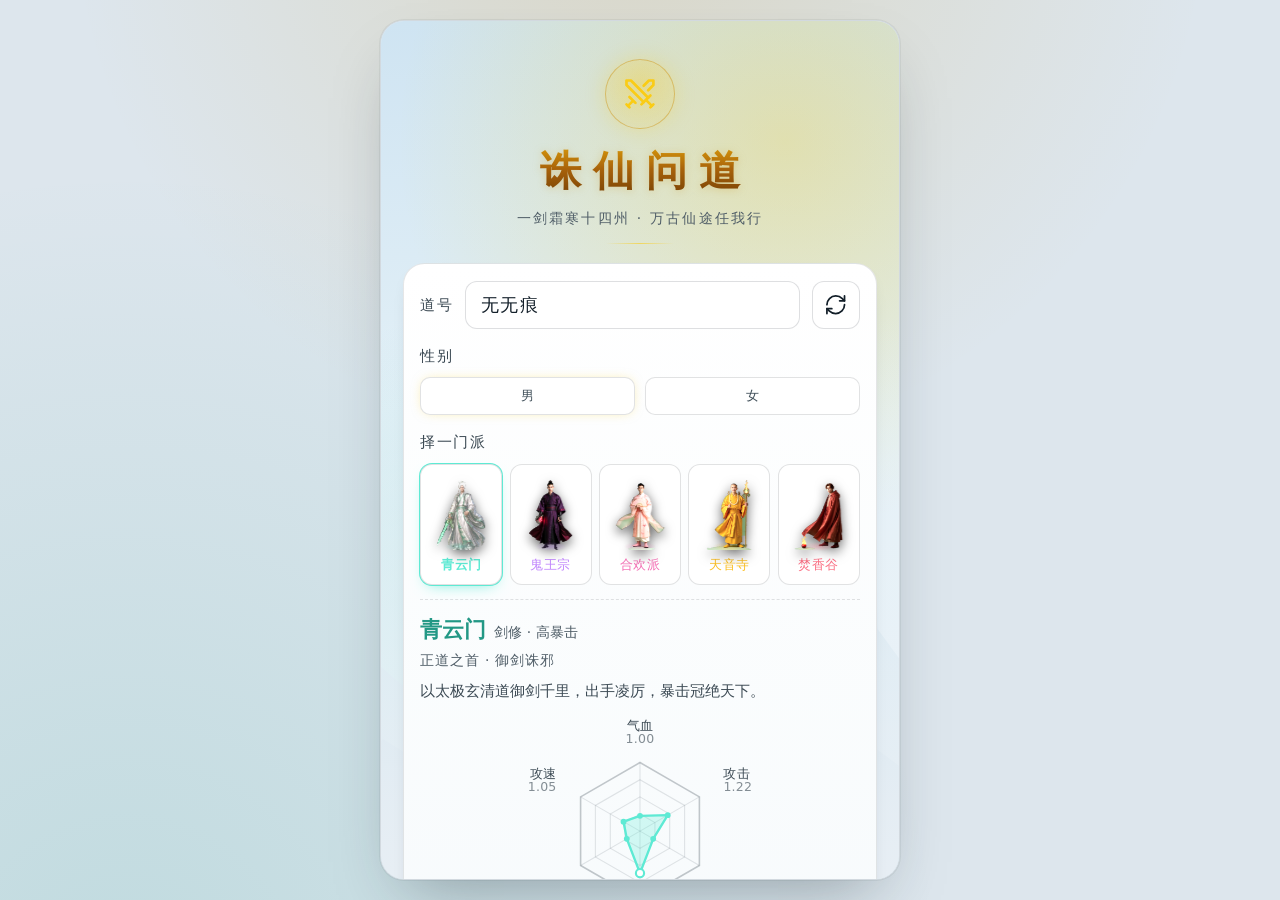
==== commit 7e0dc2d0: "修手机端「人不动 / 剑不举 / 技能没特效 / 怪变白块」 根因（三条独立缺陷）： 1. 手机开了「减弱动态效果 / 移除动画」时：render.js 的 figMotionOn() 直接判死，立绘" ====
--- a/game2d.html
+++ b/game2d.html
@@ -28,8 +28,8 @@
   if (mt) mt.setAttribute('content', mode === 'day' ? '#e7eef4' : '#0c0a09');
 })();
 </script>
-<script src="js/viewport.js?v=202609271723"></script>
-<link rel="stylesheet" href="css/style.css?v=202609271723" />
+<script src="js/viewport.js?v=202609280109"></script>
+<link rel="stylesheet" href="css/style.css?v=202609280109" />
 </head>
 <body>
 <div id="app">
@@ -131,23 +131,23 @@
 </div>
 <div class="rotate-tip" id="rotate-tip">请竖屏握持手机</div>
 
-<script src="js/icons.js?v=202609271723"></script>
+<script src="js/icons.js?v=202609280109"></script>
 <script>if (window.LUCIDE_SPRITE) document.body.insertAdjacentHTML('afterbegin', window.LUCIDE_SPRITE);</script>
-<script src="js/data.js?v=202609271723"></script>
-<script src="js/mob-art.js?v=202609271723"></script>
-<script src="js/hero-female.js?v=202609271723"></script>
-<script src="js/figure.js?v=202609271723"></script>
-<script src="js/skeleton.js?v=202609271723"></script>
-<script src="assets/hero_rig.js?v=202609271723"></script>
-<script src="js/figure-motion.js?v=202609271723"></script>
-<script src="js/music.js?v=202609271723"></script>
-<script src="js/account.js?v=202609271723"></script>
-<script src="js/tcb-sdk.js?v=202609271723"></script>
+<script src="js/data.js?v=202609280109"></script>
+<script src="js/mob-art.js?v=202609280109"></script>
+<script src="js/hero-female.js?v=202609280109"></script>
+<script src="js/figure.js?v=202609280109"></script>
+<script src="js/skeleton.js?v=202609280109"></script>
+<script src="assets/hero_rig.js?v=202609280109"></script>
+<script src="js/figure-motion.js?v=202609280109"></script>
+<script src="js/music.js?v=202609280109"></script>
+<script src="js/account.js?v=202609280109"></script>
+<script src="js/tcb-sdk.js?v=202609280109"></script>
 <script>window.LX_TCB_ENV = 'lingxu-7-d0ggtxsjw13210d0c';</script>
-<script src="js/core.js?v=202609271723"></script>
-<script src="js/render.js?v=202609271723"></script>
-<script src="js/ui.js?v=202609271723"></script>
-<script src="js/main.js?v=202609271723"></script>
+<script src="js/core.js?v=202609280109"></script>
+<script src="js/render.js?v=202609280109"></script>
+<script src="js/ui.js?v=202609280109"></script>
+<script src="js/main.js?v=202609280109"></script>
 <script>
 /* ===================== 自动更新到最新版 =====================
    发布时 BUILD 会被替换为发布时间戳：
@@ -155,7 +155,7 @@
      · 每 45 秒 / 每次切回前台检查 version.json，发现新版自动刷新
    存档在 localStorage，刷新不会丢进度。 */
 (function () {
-  var CUR = '202609271723';
+  var CUR = '202609280109';
   /* 版本号全局出口：3D 页入口 / 子资源都从这里取版本，
      这样「发布号」只有 CUR 这一个来源，不必到处手改。 */
   window.__VER = CUR;
--- a/css/style.css
+++ b/css/style.css
@@ -698,13 +698,39 @@
   100% { transform: translateX(0) rotate(0deg) scale(1); }
 }
 
-/* ⑤ 命中白闪（打中瞬间整体提亮） */
+/* ⑤ 命中轻闪 —— 只留一点提亮与红边。
+   原版是 brightness(3.1) + saturate(.35)：怪物被打中瞬间整只变成一块死白色块，
+   远看像贴图丢了（用户反馈“应该是爆血而不是色块”）。白闪退为辅助，主角交给血花。 */
 @keyframes hitFlash {
-  0%   { filter: brightness(3.1) saturate(.35) drop-shadow(0 0 15px #fff); }
+  0%   { filter: brightness(1.42) saturate(1.3) drop-shadow(0 0 12px rgba(255,92,92,.8)); }
   100% { filter: brightness(1) saturate(1) drop-shadow(0 8px 10px rgba(0,0,0,.66)); }
 }
 .unit.mob.flash .avatar .fig,
 .unit.hero.hurt .avatar .fig { animation: hitFlash .17s ease-out; }
+
+/* ⑤b 爆血：命中时溅出的血花（位置/大小/方向由 JS 随机给，这里负责表现） */
+.blood-hit { position: absolute; inset: 0; pointer-events: none; z-index: 5; overflow: visible; }
+.blood-hit i {
+  position: absolute; display: block; border-radius: 50%;
+  background: radial-gradient(circle at 36% 34%, #ff6b6b 0%, #c81e1e 52%, rgba(120,8,8,.15) 78%, transparent 80%);
+  box-shadow: 0 0 6px rgba(220,38,38,.55);
+  opacity: 0; transform: translate(0, 0) scale(.3);
+  animation: bloodSplat .46s cubic-bezier(.15,.75,.35,1) forwards;
+}
+.blood-hit.crit i {
+  background: radial-gradient(circle at 36% 34%, #ffd166 0%, #e0452b 46%, rgba(140,10,10,.18) 78%, transparent 80%);
+  box-shadow: 0 0 9px rgba(253,224,71,.6);
+}
+@keyframes bloodSplat {
+  0%   { opacity: .96; transform: translate(0, 0) scale(.25); }
+  55%  { opacity: .9; }
+  100% { opacity: 0; transform: translate(var(--dx, 0px), var(--dy, -18px)) scale(1.15); }
+}
+/* 立绘动作开启时才播血花；系统减弱动画且玩家没手动打开时，直接不显示，
+   免得静态残留成一块红斑（那种“色块”观感正是要避免的） */
+@media (prefers-reduced-motion: reduce) {
+  html:not(.motion-force) .blood-hit { display: none; }
+}
 
 /* ⑥ 屏幕震动（三档：轻 / 中 / 重，用 --sk 控制幅度） */
 .stage.shake-1 { --sk: 1;    animation: stageShake .15s linear; }
@@ -1612,8 +1638,13 @@
 
 /* ㉕ 八境专属动效也遵循「减少动态效果」 */
 @media (prefers-reduced-motion: reduce) {
-  .bamboo, .pond::after, .mist, .bat, .crack::after, .volc::after,
-  .bub, .miasma, .incense, .snow, .array, .bloodmist { animation: none !important; }
+  /* html.motion-force = 玩家在「设置 · 动态效果」里手动打开了动画，此时系统偏好让位 */
+  html:not(.motion-force) .bamboo, html:not(.motion-force) .pond::after,
+  html:not(.motion-force) .mist, html:not(.motion-force) .bat,
+  html:not(.motion-force) .crack::after, html:not(.motion-force) .volc::after,
+  html:not(.motion-force) .bub, html:not(.motion-force) .miasma,
+  html:not(.motion-force) .incense, html:not(.motion-force) .snow,
+  html:not(.motion-force) .array, html:not(.motion-force) .bloodmist { animation: none !important; }
 }
 
 /* ㉔ 尊重「减少动态效果」系统偏好 */
@@ -2628,7 +2659,9 @@
   .hill { animation-duration: 22s; }
 }
 @media (prefers-reduced-motion: reduce) {
-  .clouds, .shaft, .haze, .qi, .stars { display: none; }
+  html:not(.motion-force) .clouds, html:not(.motion-force) .shaft,
+  html:not(.motion-force) .haze, html:not(.motion-force) .qi,
+  html:not(.motion-force) .stars { display: none; }
 }
 
 /* =========================================================================
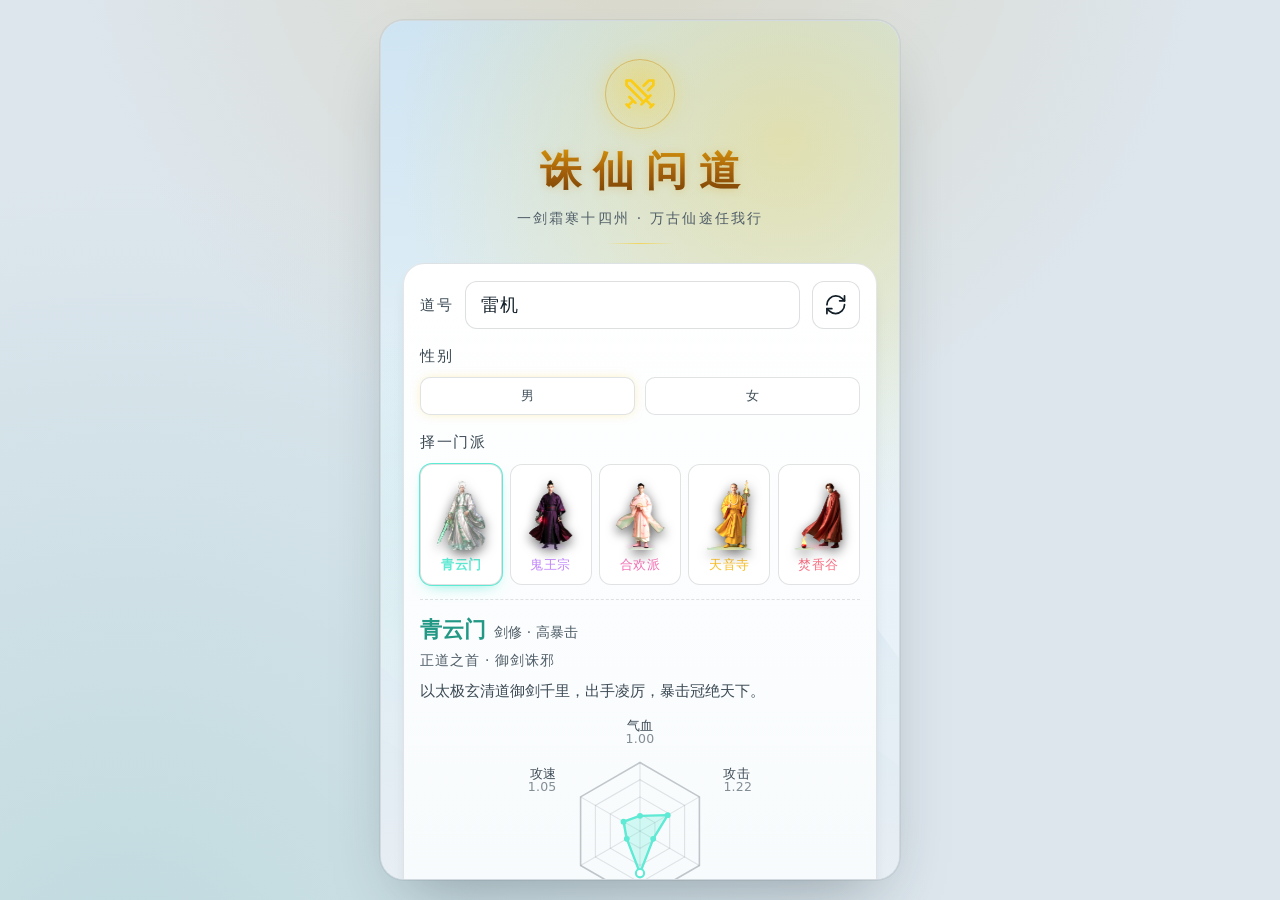
==== commit 6d3928f6: "3D 页：人物动起来 + 命中爆血（修「还是没有动 / 很呆板 / 色块」） 用户手机上看到的是 3D 洞天（默认入口），所以上一版修 2D 表现层没起作用。 本次针对 3D 页三处：  1. 「人物" ====
--- a/game2d.html
+++ b/game2d.html
@@ -28,8 +28,8 @@
   if (mt) mt.setAttribute('content', mode === 'day' ? '#e7eef4' : '#0c0a09');
 })();
 </script>
-<script src="js/viewport.js?v=202609280109"></script>
-<link rel="stylesheet" href="css/style.css?v=202609280109" />
+<script src="js/viewport.js?v=202609280134"></script>
+<link rel="stylesheet" href="css/style.css?v=202609280134" />
 </head>
 <body>
 <div id="app">
@@ -131,23 +131,23 @@
 </div>
 <div class="rotate-tip" id="rotate-tip">请竖屏握持手机</div>
 
-<script src="js/icons.js?v=202609280109"></script>
+<script src="js/icons.js?v=202609280134"></script>
 <script>if (window.LUCIDE_SPRITE) document.body.insertAdjacentHTML('afterbegin', window.LUCIDE_SPRITE);</script>
-<script src="js/data.js?v=202609280109"></script>
-<script src="js/mob-art.js?v=202609280109"></script>
-<script src="js/hero-female.js?v=202609280109"></script>
-<script src="js/figure.js?v=202609280109"></script>
-<script src="js/skeleton.js?v=202609280109"></script>
-<script src="assets/hero_rig.js?v=202609280109"></script>
-<script src="js/figure-motion.js?v=202609280109"></script>
-<script src="js/music.js?v=202609280109"></script>
-<script src="js/account.js?v=202609280109"></script>
-<script src="js/tcb-sdk.js?v=202609280109"></script>
+<script src="js/data.js?v=202609280134"></script>
+<script src="js/mob-art.js?v=202609280134"></script>
+<script src="js/hero-female.js?v=202609280134"></script>
+<script src="js/figure.js?v=202609280134"></script>
+<script src="js/skeleton.js?v=202609280134"></script>
+<script src="assets/hero_rig.js?v=202609280134"></script>
+<script src="js/figure-motion.js?v=202609280134"></script>
+<script src="js/music.js?v=202609280134"></script>
+<script src="js/account.js?v=202609280134"></script>
+<script src="js/tcb-sdk.js?v=202609280134"></script>
 <script>window.LX_TCB_ENV = 'lingxu-7-d0ggtxsjw13210d0c';</script>
-<script src="js/core.js?v=202609280109"></script>
-<script src="js/render.js?v=202609280109"></script>
-<script src="js/ui.js?v=202609280109"></script>
-<script src="js/main.js?v=202609280109"></script>
+<script src="js/core.js?v=202609280134"></script>
+<script src="js/render.js?v=202609280134"></script>
+<script src="js/ui.js?v=202609280134"></script>
+<script src="js/main.js?v=202609280134"></script>
 <script>
 /* ===================== 自动更新到最新版 =====================
    发布时 BUILD 会被替换为发布时间戳：
@@ -155,7 +155,7 @@
      · 每 45 秒 / 每次切回前台检查 version.json，发现新版自动刷新
    存档在 localStorage，刷新不会丢进度。 */
 (function () {
-  var CUR = '202609280109';
+  var CUR = '202609280134';
   /* 版本号全局出口：3D 页入口 / 子资源都从这里取版本，
      这样「发布号」只有 CUR 这一个来源，不必到处手改。 */
   window.__VER = CUR;
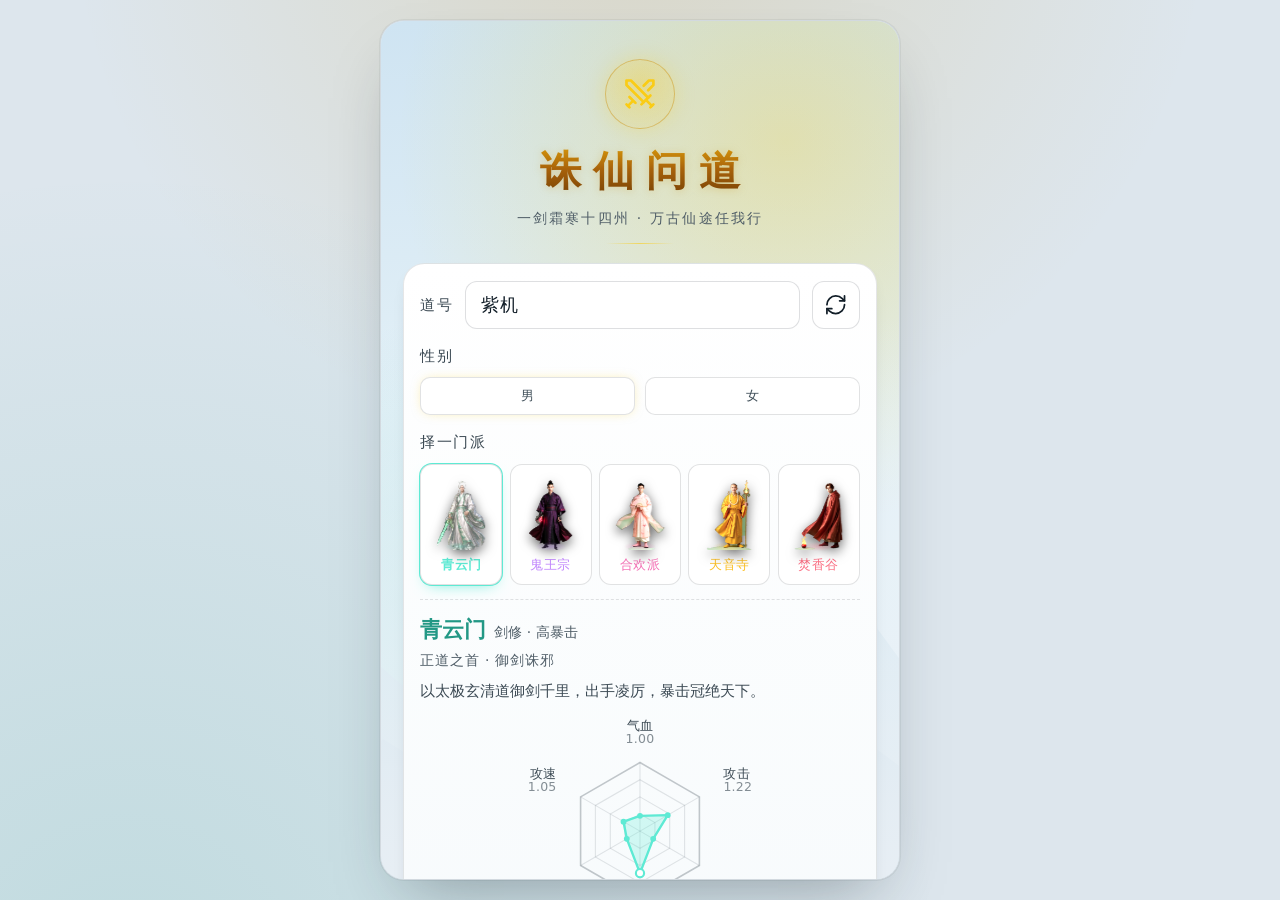
==== commit d4018936: "纯 3D：摘掉所有通往 2D 的入口 index.html 删除 2D 链接；play3d.html 右下「2D」按钮改为「画质」； 启动失败态与旧浏览器兜底撤掉 2D 链接，只给「重试」。 回归脚本" ====
--- a/game2d.html
+++ b/game2d.html
@@ -28,8 +28,8 @@
   if (mt) mt.setAttribute('content', mode === 'day' ? '#e7eef4' : '#0c0a09');
 })();
 </script>
-<script src="js/viewport.js?v=202609280134"></script>
-<link rel="stylesheet" href="css/style.css?v=202609280134" />
+<script src="js/viewport.js?v=202609280206"></script>
+<link rel="stylesheet" href="css/style.css?v=202609280206" />
 </head>
 <body>
 <div id="app">
@@ -131,23 +131,23 @@
 </div>
 <div class="rotate-tip" id="rotate-tip">请竖屏握持手机</div>
 
-<script src="js/icons.js?v=202609280134"></script>
+<script src="js/icons.js?v=202609280206"></script>
 <script>if (window.LUCIDE_SPRITE) document.body.insertAdjacentHTML('afterbegin', window.LUCIDE_SPRITE);</script>
-<script src="js/data.js?v=202609280134"></script>
-<script src="js/mob-art.js?v=202609280134"></script>
-<script src="js/hero-female.js?v=202609280134"></script>
-<script src="js/figure.js?v=202609280134"></script>
-<script src="js/skeleton.js?v=202609280134"></script>
-<script src="assets/hero_rig.js?v=202609280134"></script>
-<script src="js/figure-motion.js?v=202609280134"></script>
-<script src="js/music.js?v=202609280134"></script>
-<script src="js/account.js?v=202609280134"></script>
-<script src="js/tcb-sdk.js?v=202609280134"></script>
+<script src="js/data.js?v=202609280206"></script>
+<script src="js/mob-art.js?v=202609280206"></script>
+<script src="js/hero-female.js?v=202609280206"></script>
+<script src="js/figure.js?v=202609280206"></script>
+<script src="js/skeleton.js?v=202609280206"></script>
+<script src="assets/hero_rig.js?v=202609280206"></script>
+<script src="js/figure-motion.js?v=202609280206"></script>
+<script src="js/music.js?v=202609280206"></script>
+<script src="js/account.js?v=202609280206"></script>
+<script src="js/tcb-sdk.js?v=202609280206"></script>
 <script>window.LX_TCB_ENV = 'lingxu-7-d0ggtxsjw13210d0c';</script>
-<script src="js/core.js?v=202609280134"></script>
-<script src="js/render.js?v=202609280134"></script>
-<script src="js/ui.js?v=202609280134"></script>
-<script src="js/main.js?v=202609280134"></script>
+<script src="js/core.js?v=202609280206"></script>
+<script src="js/render.js?v=202609280206"></script>
+<script src="js/ui.js?v=202609280206"></script>
+<script src="js/main.js?v=202609280206"></script>
 <script>
 /* ===================== 自动更新到最新版 =====================
    发布时 BUILD 会被替换为发布时间戳：
@@ -155,7 +155,7 @@
      · 每 45 秒 / 每次切回前台检查 version.json，发现新版自动刷新
    存档在 localStorage，刷新不会丢进度。 */
 (function () {
-  var CUR = '202609280134';
+  var CUR = '202609280206';
   /* 版本号全局出口：3D 页入口 / 子资源都从这里取版本，
      这样「发布号」只有 CUR 这一个来源，不必到处手改。 */
   window.__VER = CUR;
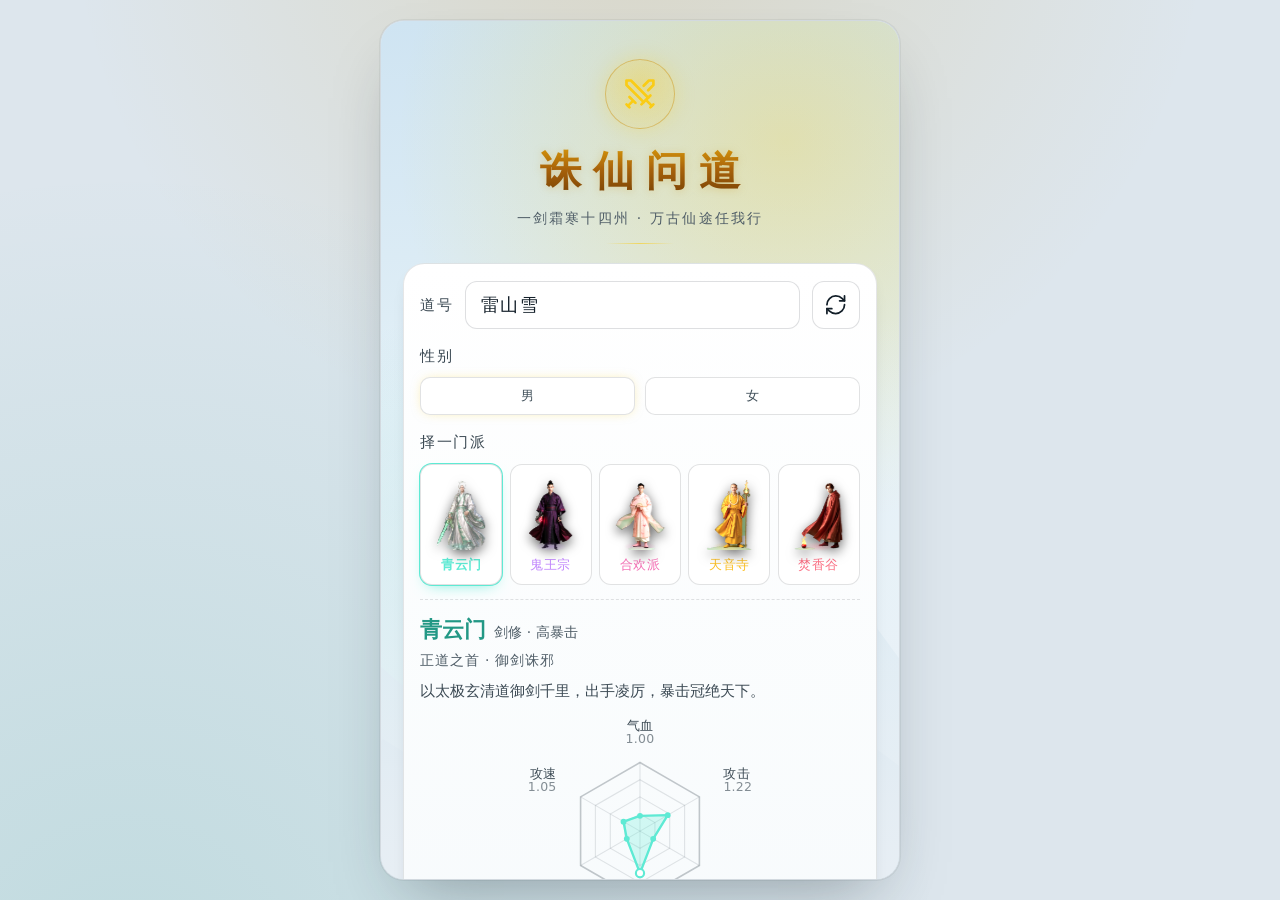
==== commit 3697f78c: "3D：拔剑出招 + 五个技能五种特效 用户要求「应该有拔剑释放技能的动作，不同的技能应该有不同的特效」。  - 新增独立剑（程序化，挂在不会被换模型清空的 heroFx 上）：   平时 opacit" ====
--- a/game2d.html
+++ b/game2d.html
@@ -28,8 +28,8 @@
   if (mt) mt.setAttribute('content', mode === 'day' ? '#e7eef4' : '#0c0a09');
 })();
 </script>
-<script src="js/viewport.js?v=202609280206"></script>
-<link rel="stylesheet" href="css/style.css?v=202609280206" />
+<script src="js/viewport.js?v=202609280235"></script>
+<link rel="stylesheet" href="css/style.css?v=202609280235" />
 </head>
 <body>
 <div id="app">
@@ -131,23 +131,23 @@
 </div>
 <div class="rotate-tip" id="rotate-tip">请竖屏握持手机</div>
 
-<script src="js/icons.js?v=202609280206"></script>
+<script src="js/icons.js?v=202609280235"></script>
 <script>if (window.LUCIDE_SPRITE) document.body.insertAdjacentHTML('afterbegin', window.LUCIDE_SPRITE);</script>
-<script src="js/data.js?v=202609280206"></script>
-<script src="js/mob-art.js?v=202609280206"></script>
-<script src="js/hero-female.js?v=202609280206"></script>
-<script src="js/figure.js?v=202609280206"></script>
-<script src="js/skeleton.js?v=202609280206"></script>
-<script src="assets/hero_rig.js?v=202609280206"></script>
-<script src="js/figure-motion.js?v=202609280206"></script>
-<script src="js/music.js?v=202609280206"></script>
-<script src="js/account.js?v=202609280206"></script>
-<script src="js/tcb-sdk.js?v=202609280206"></script>
+<script src="js/data.js?v=202609280235"></script>
+<script src="js/mob-art.js?v=202609280235"></script>
+<script src="js/hero-female.js?v=202609280235"></script>
+<script src="js/figure.js?v=202609280235"></script>
+<script src="js/skeleton.js?v=202609280235"></script>
+<script src="assets/hero_rig.js?v=202609280235"></script>
+<script src="js/figure-motion.js?v=202609280235"></script>
+<script src="js/music.js?v=202609280235"></script>
+<script src="js/account.js?v=202609280235"></script>
+<script src="js/tcb-sdk.js?v=202609280235"></script>
 <script>window.LX_TCB_ENV = 'lingxu-7-d0ggtxsjw13210d0c';</script>
-<script src="js/core.js?v=202609280206"></script>
-<script src="js/render.js?v=202609280206"></script>
-<script src="js/ui.js?v=202609280206"></script>
-<script src="js/main.js?v=202609280206"></script>
+<script src="js/core.js?v=202609280235"></script>
+<script src="js/render.js?v=202609280235"></script>
+<script src="js/ui.js?v=202609280235"></script>
+<script src="js/main.js?v=202609280235"></script>
 <script>
 /* ===================== 自动更新到最新版 =====================
    发布时 BUILD 会被替换为发布时间戳：
@@ -155,7 +155,7 @@
      · 每 45 秒 / 每次切回前台检查 version.json，发现新版自动刷新
    存档在 localStorage，刷新不会丢进度。 */
 (function () {
-  var CUR = '202609280206';
+  var CUR = '202609280235';
   /* 版本号全局出口：3D 页入口 / 子资源都从这里取版本，
      这样「发布号」只有 CUR 这一个来源，不必到处手改。 */
   window.__VER = CUR;
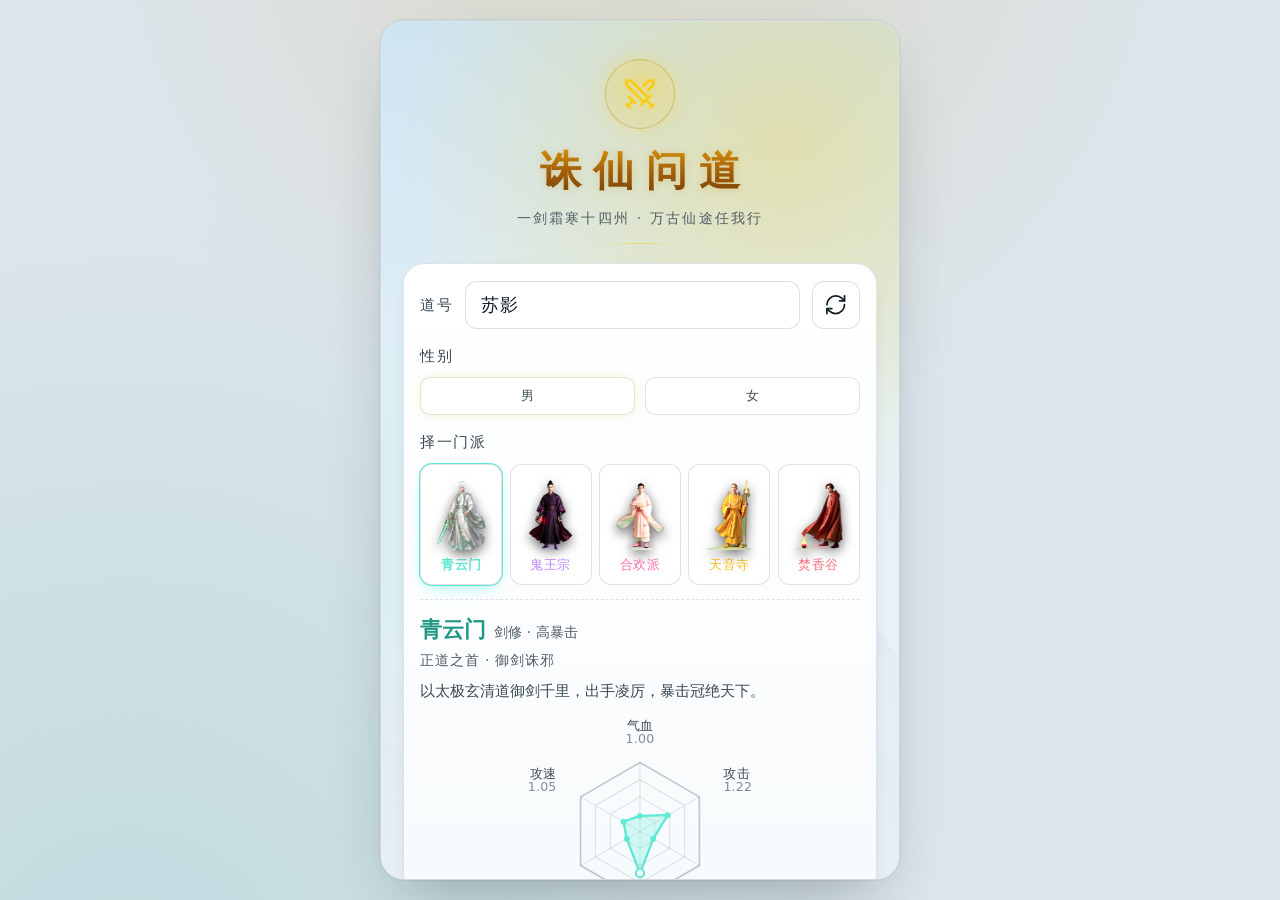
==== commit c2cc8955: "修复：无存档时 3D 页整块崩掉（新玩家打开就是坏页面） 巡检发现 play3d.html 在「首次进入、还没有角色」时会连续抛 4 个 TypeError， 模块在 138ms 就被打断 —— 新玩" ====
--- a/game2d.html
+++ b/game2d.html
@@ -28,8 +28,8 @@
   if (mt) mt.setAttribute('content', mode === 'day' ? '#e7eef4' : '#0c0a09');
 })();
 </script>
-<script src="js/viewport.js?v=202609280235"></script>
-<link rel="stylesheet" href="css/style.css?v=202609280235" />
+<script src="js/viewport.js?v=202609280325"></script>
+<link rel="stylesheet" href="css/style.css?v=202609280325" />
 </head>
 <body>
 <div id="app">
@@ -131,23 +131,23 @@
 </div>
 <div class="rotate-tip" id="rotate-tip">请竖屏握持手机</div>
 
-<script src="js/icons.js?v=202609280235"></script>
+<script src="js/icons.js?v=202609280325"></script>
 <script>if (window.LUCIDE_SPRITE) document.body.insertAdjacentHTML('afterbegin', window.LUCIDE_SPRITE);</script>
-<script src="js/data.js?v=202609280235"></script>
-<script src="js/mob-art.js?v=202609280235"></script>
-<script src="js/hero-female.js?v=202609280235"></script>
-<script src="js/figure.js?v=202609280235"></script>
-<script src="js/skeleton.js?v=202609280235"></script>
-<script src="assets/hero_rig.js?v=202609280235"></script>
-<script src="js/figure-motion.js?v=202609280235"></script>
-<script src="js/music.js?v=202609280235"></script>
-<script src="js/account.js?v=202609280235"></script>
-<script src="js/tcb-sdk.js?v=202609280235"></script>
+<script src="js/data.js?v=202609280325"></script>
+<script src="js/mob-art.js?v=202609280325"></script>
+<script src="js/hero-female.js?v=202609280325"></script>
+<script src="js/figure.js?v=202609280325"></script>
+<script src="js/skeleton.js?v=202609280325"></script>
+<script src="assets/hero_rig.js?v=202609280325"></script>
+<script src="js/figure-motion.js?v=202609280325"></script>
+<script src="js/music.js?v=202609280325"></script>
+<script src="js/account.js?v=202609280325"></script>
+<script src="js/tcb-sdk.js?v=202609280325"></script>
 <script>window.LX_TCB_ENV = 'lingxu-7-d0ggtxsjw13210d0c';</script>
-<script src="js/core.js?v=202609280235"></script>
-<script src="js/render.js?v=202609280235"></script>
-<script src="js/ui.js?v=202609280235"></script>
-<script src="js/main.js?v=202609280235"></script>
+<script src="js/core.js?v=202609280325"></script>
+<script src="js/render.js?v=202609280325"></script>
+<script src="js/ui.js?v=202609280325"></script>
+<script src="js/main.js?v=202609280325"></script>
 <script>
 /* ===================== 自动更新到最新版 =====================
    发布时 BUILD 会被替换为发布时间戳：
@@ -155,7 +155,7 @@
      · 每 45 秒 / 每次切回前台检查 version.json，发现新版自动刷新
    存档在 localStorage，刷新不会丢进度。 */
 (function () {
-  var CUR = '202609280235';
+  var CUR = '202609280325';
   /* 版本号全局出口：3D 页入口 / 子资源都从这里取版本，
      这样「发布号」只有 CUR 这一个来源，不必到处手改。 */
   window.__VER = CUR;
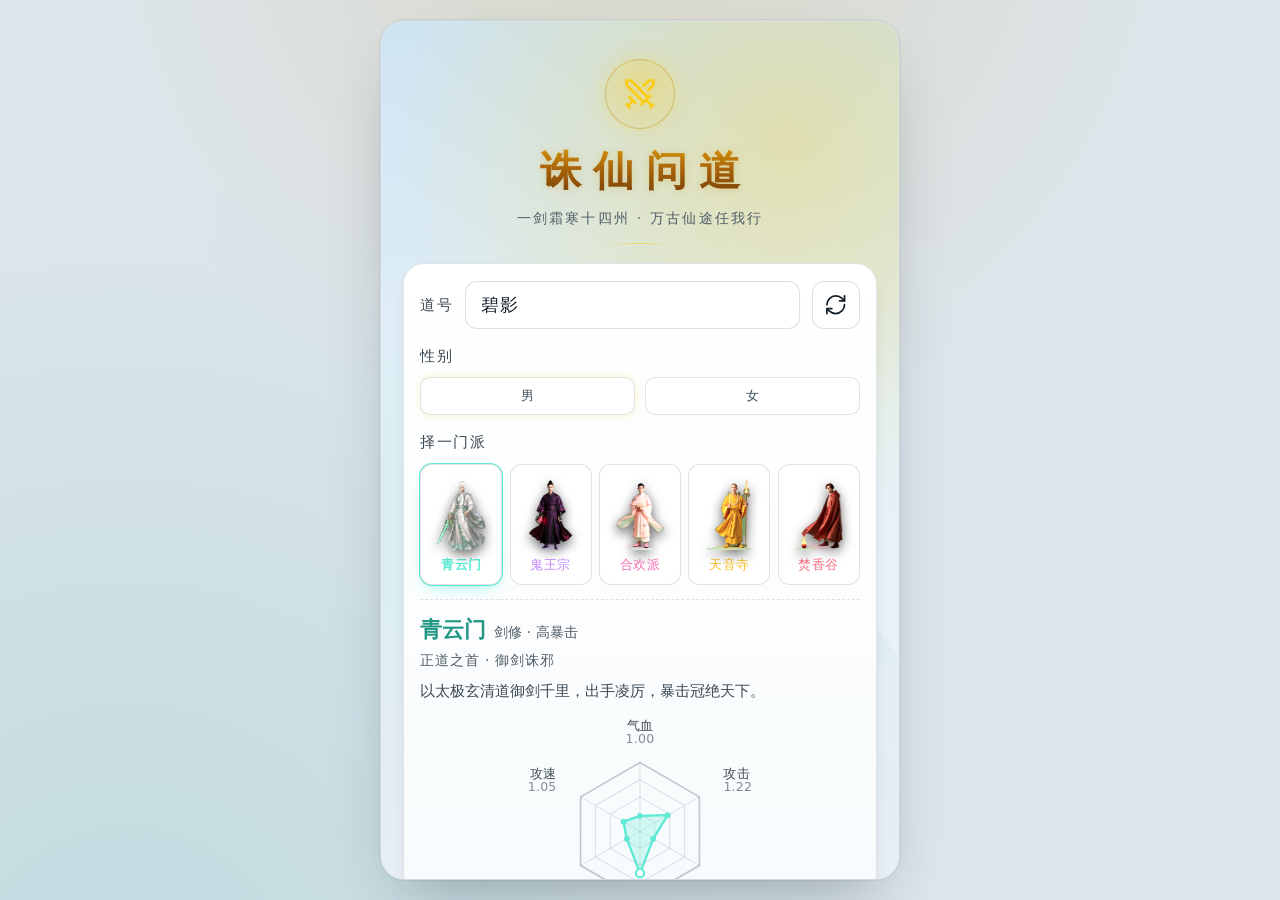
==== commit 1ea64285: "每个技能独立特效(技能位x门派5x5)；3D页接上程序化配乐；修读档：刷新不再丢角色" ====
--- a/game2d.html
+++ b/game2d.html
@@ -155,7 +155,7 @@
      · 每 45 秒 / 每次切回前台检查 version.json，发现新版自动刷新
    存档在 localStorage，刷新不会丢进度。 */
 (function () {
-  var CUR = '202609280325';
+  var CUR = '202609280358';
   /* 版本号全局出口：3D 页入口 / 子资源都从这里取版本，
      这样「发布号」只有 CUR 这一个来源，不必到处手改。 */
   window.__VER = CUR;
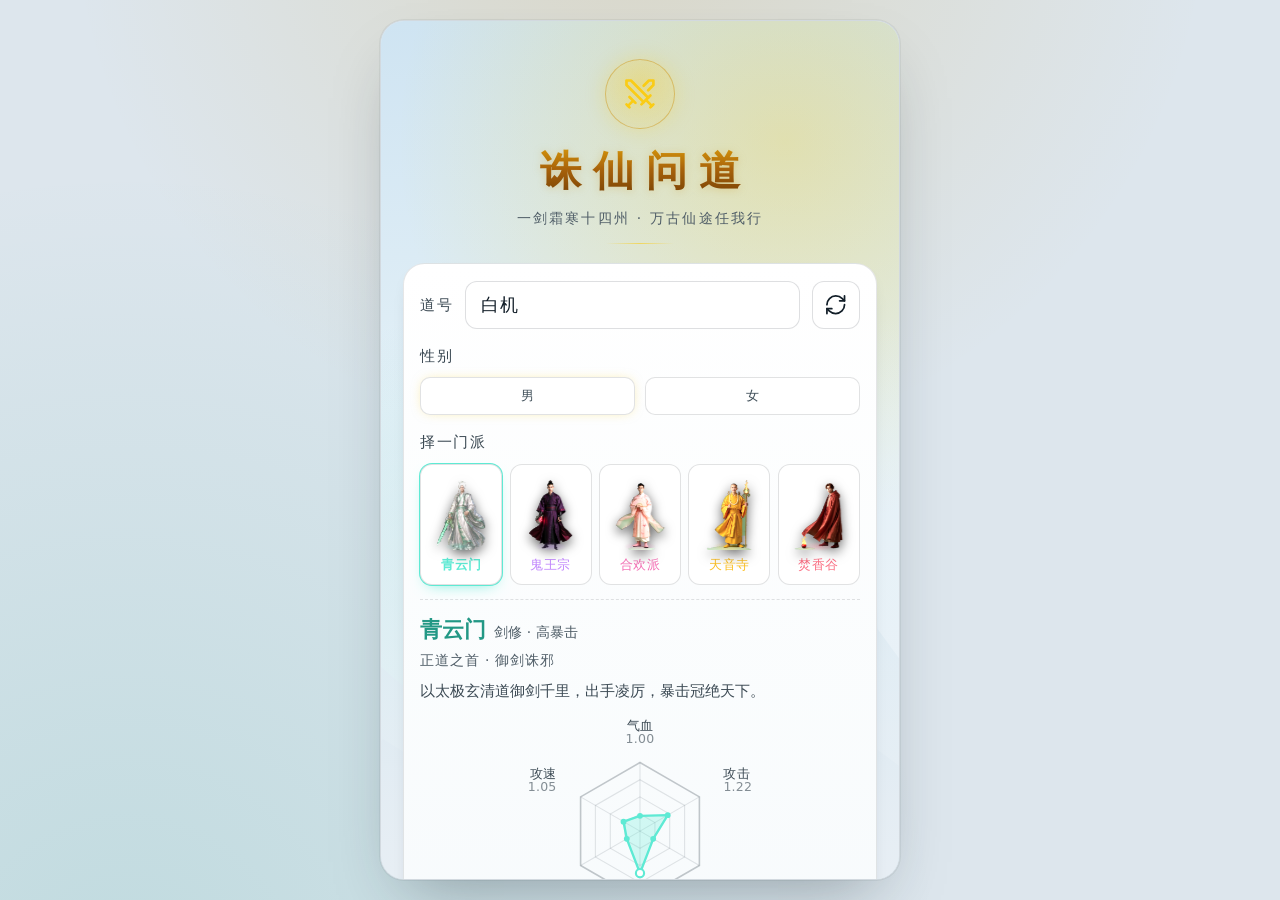
==== commit f97b3907: "对齐 game2d.html 的 17 处资源 ?v= 到当前发布号 202609280358（此前停在中间版本 202609280325，会导致新旧发布共用同一个缓存键、刷新可能仍旧代码）" ====
--- a/game2d.html
+++ b/game2d.html
@@ -28,8 +28,8 @@
   if (mt) mt.setAttribute('content', mode === 'day' ? '#e7eef4' : '#0c0a09');
 })();
 </script>
-<script src="js/viewport.js?v=202609280325"></script>
-<link rel="stylesheet" href="css/style.css?v=202609280325" />
+<script src="js/viewport.js?v=202609280358"></script>
+<link rel="stylesheet" href="css/style.css?v=202609280358" />
 </head>
 <body>
 <div id="app">
@@ -131,23 +131,23 @@
 </div>
 <div class="rotate-tip" id="rotate-tip">请竖屏握持手机</div>
 
-<script src="js/icons.js?v=202609280325"></script>
+<script src="js/icons.js?v=202609280358"></script>
 <script>if (window.LUCIDE_SPRITE) document.body.insertAdjacentHTML('afterbegin', window.LUCIDE_SPRITE);</script>
-<script src="js/data.js?v=202609280325"></script>
-<script src="js/mob-art.js?v=202609280325"></script>
-<script src="js/hero-female.js?v=202609280325"></script>
-<script src="js/figure.js?v=202609280325"></script>
-<script src="js/skeleton.js?v=202609280325"></script>
-<script src="assets/hero_rig.js?v=202609280325"></script>
-<script src="js/figure-motion.js?v=202609280325"></script>
-<script src="js/music.js?v=202609280325"></script>
-<script src="js/account.js?v=202609280325"></script>
-<script src="js/tcb-sdk.js?v=202609280325"></script>
+<script src="js/data.js?v=202609280358"></script>
+<script src="js/mob-art.js?v=202609280358"></script>
+<script src="js/hero-female.js?v=202609280358"></script>
+<script src="js/figure.js?v=202609280358"></script>
+<script src="js/skeleton.js?v=202609280358"></script>
+<script src="assets/hero_rig.js?v=202609280358"></script>
+<script src="js/figure-motion.js?v=202609280358"></script>
+<script src="js/music.js?v=202609280358"></script>
+<script src="js/account.js?v=202609280358"></script>
+<script src="js/tcb-sdk.js?v=202609280358"></script>
 <script>window.LX_TCB_ENV = 'lingxu-7-d0ggtxsjw13210d0c';</script>
-<script src="js/core.js?v=202609280325"></script>
-<script src="js/render.js?v=202609280325"></script>
-<script src="js/ui.js?v=202609280325"></script>
-<script src="js/main.js?v=202609280325"></script>
+<script src="js/core.js?v=202609280358"></script>
+<script src="js/render.js?v=202609280358"></script>
+<script src="js/ui.js?v=202609280358"></script>
+<script src="js/main.js?v=202609280358"></script>
 <script>
 /* ===================== 自动更新到最新版 =====================
    发布时 BUILD 会被替换为发布时间戳：
